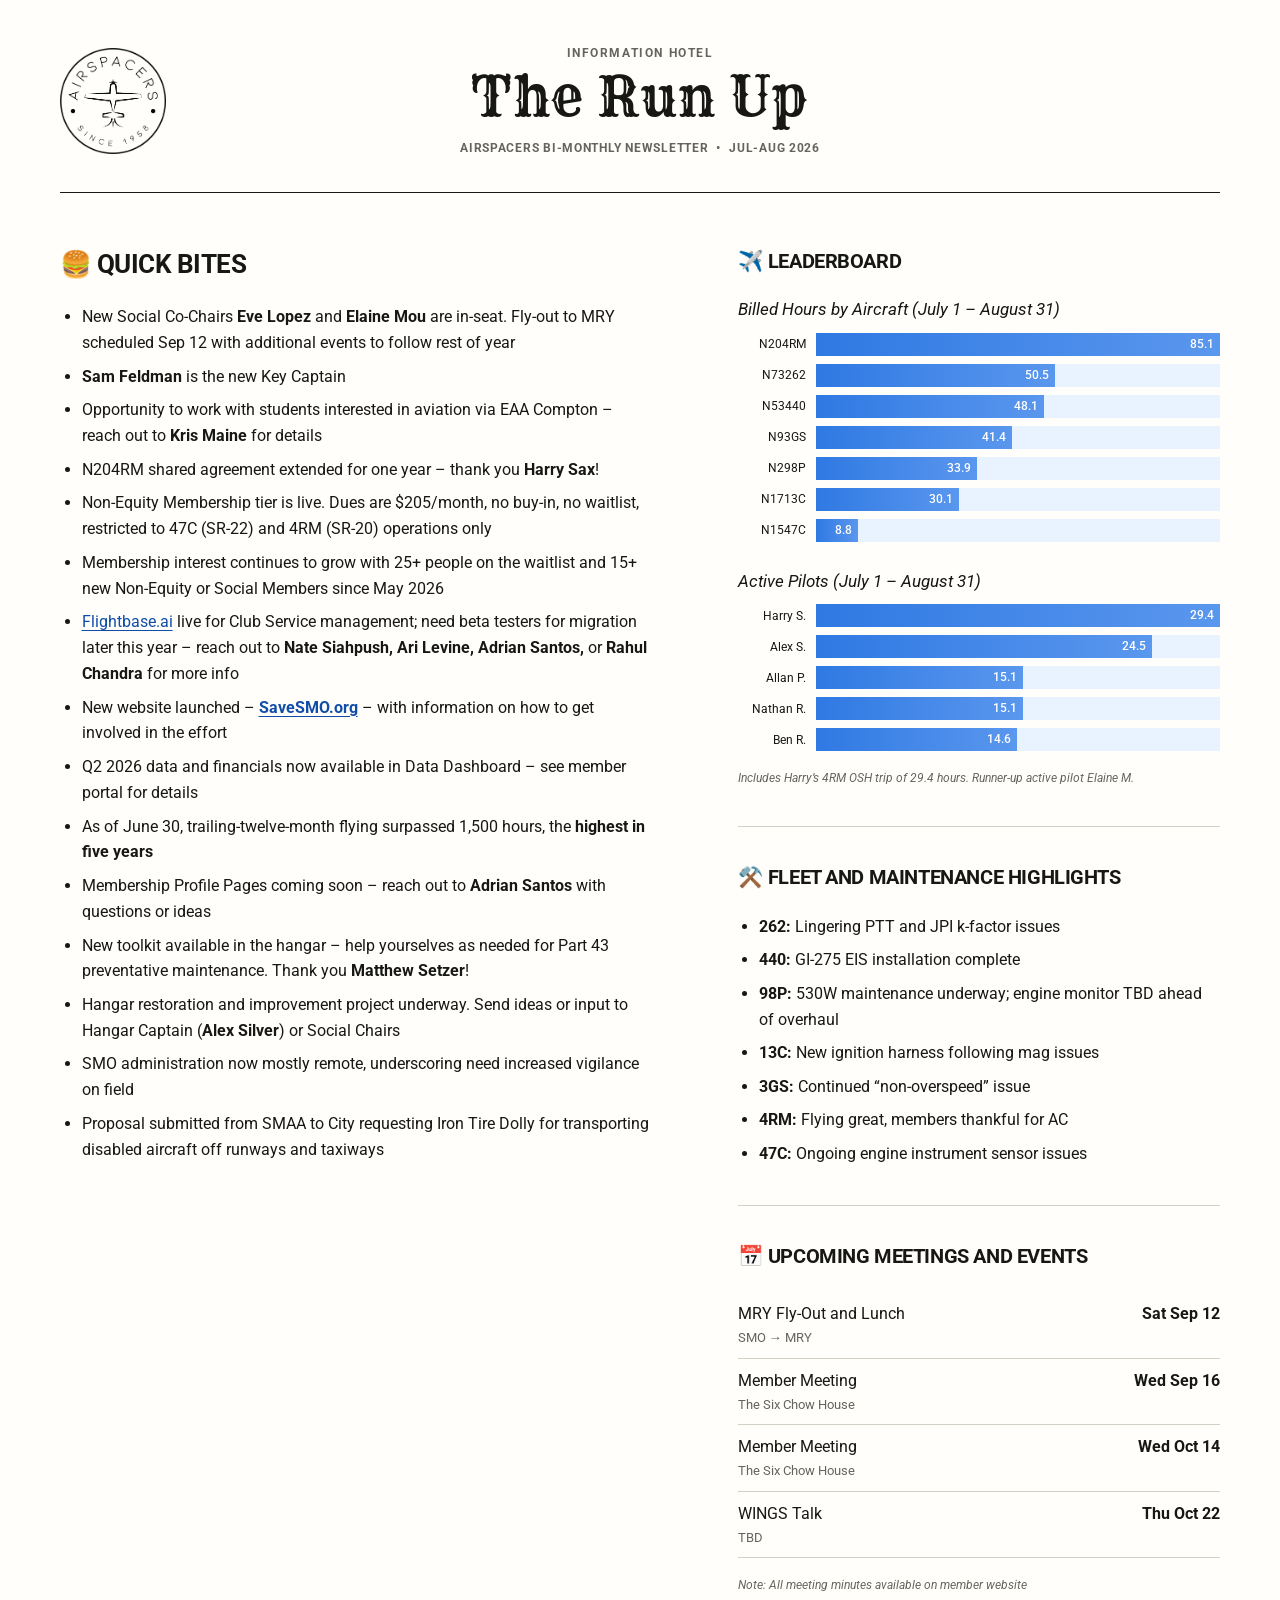
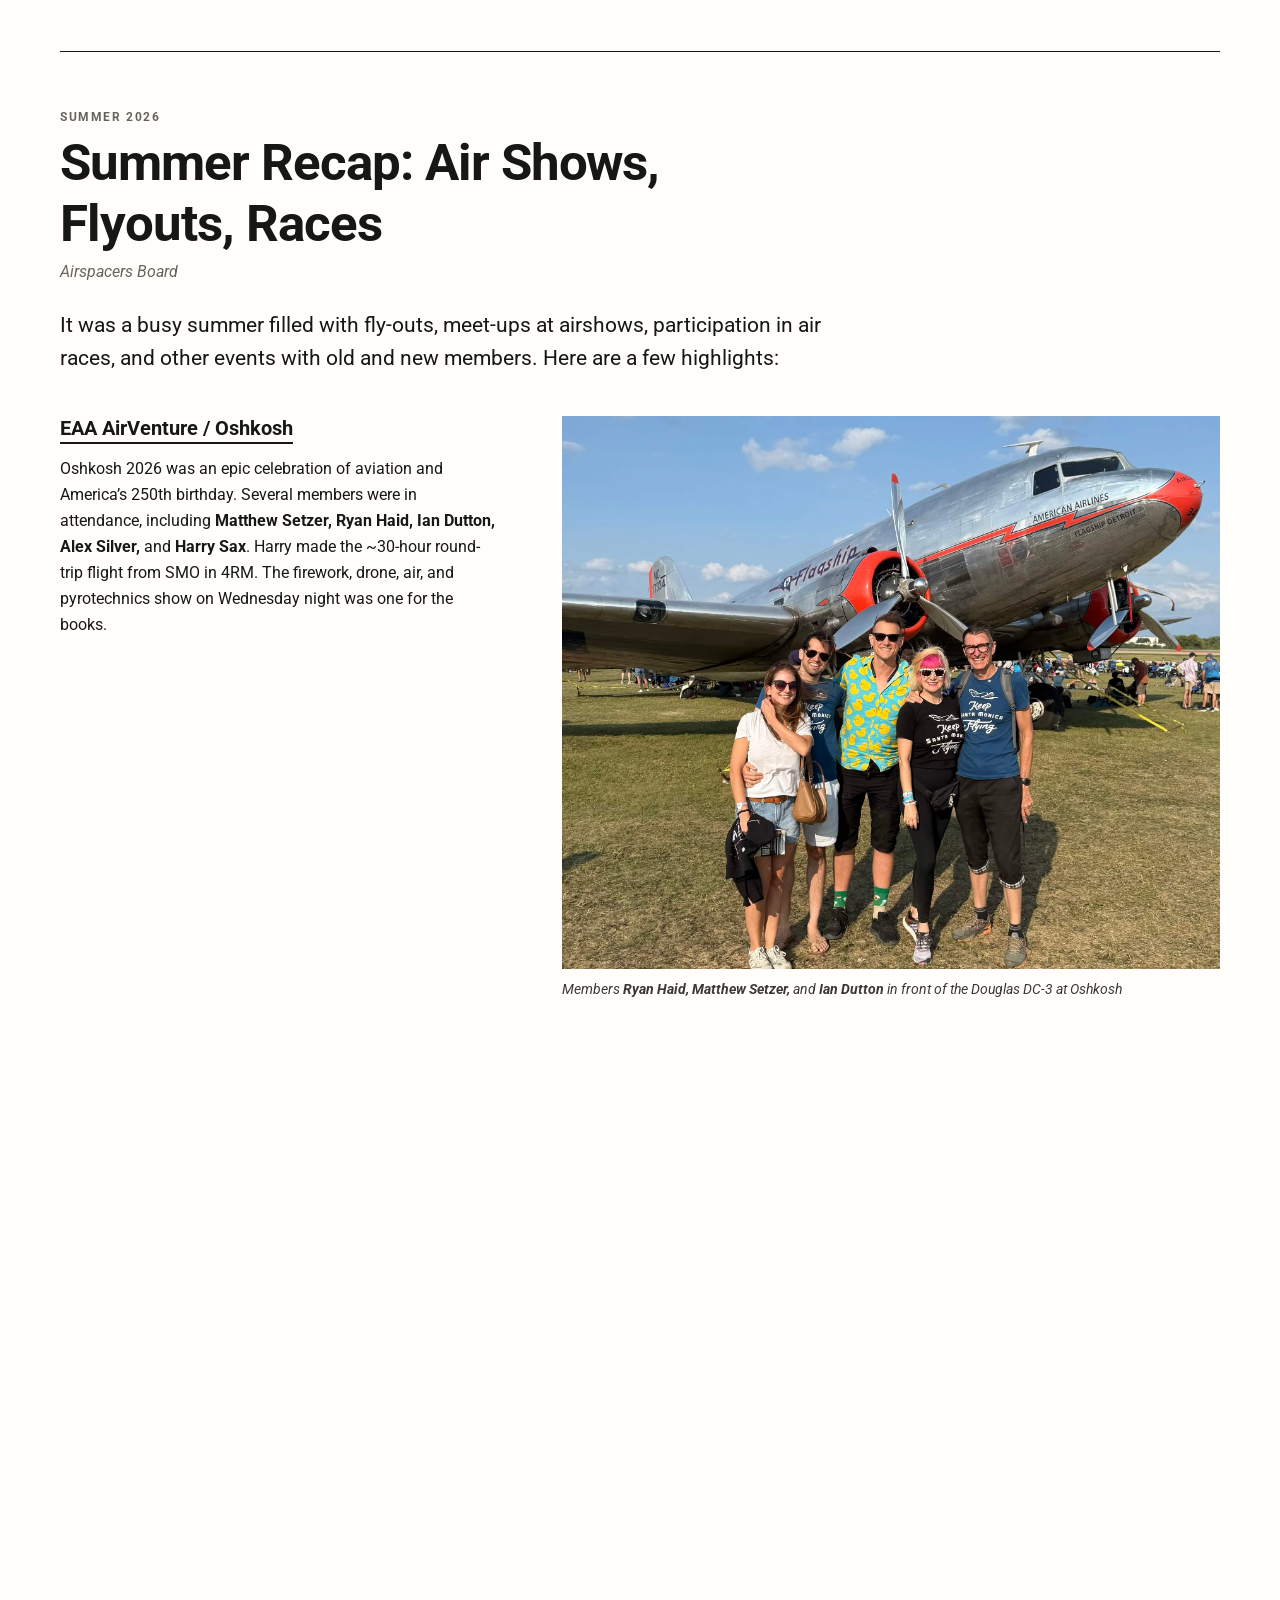
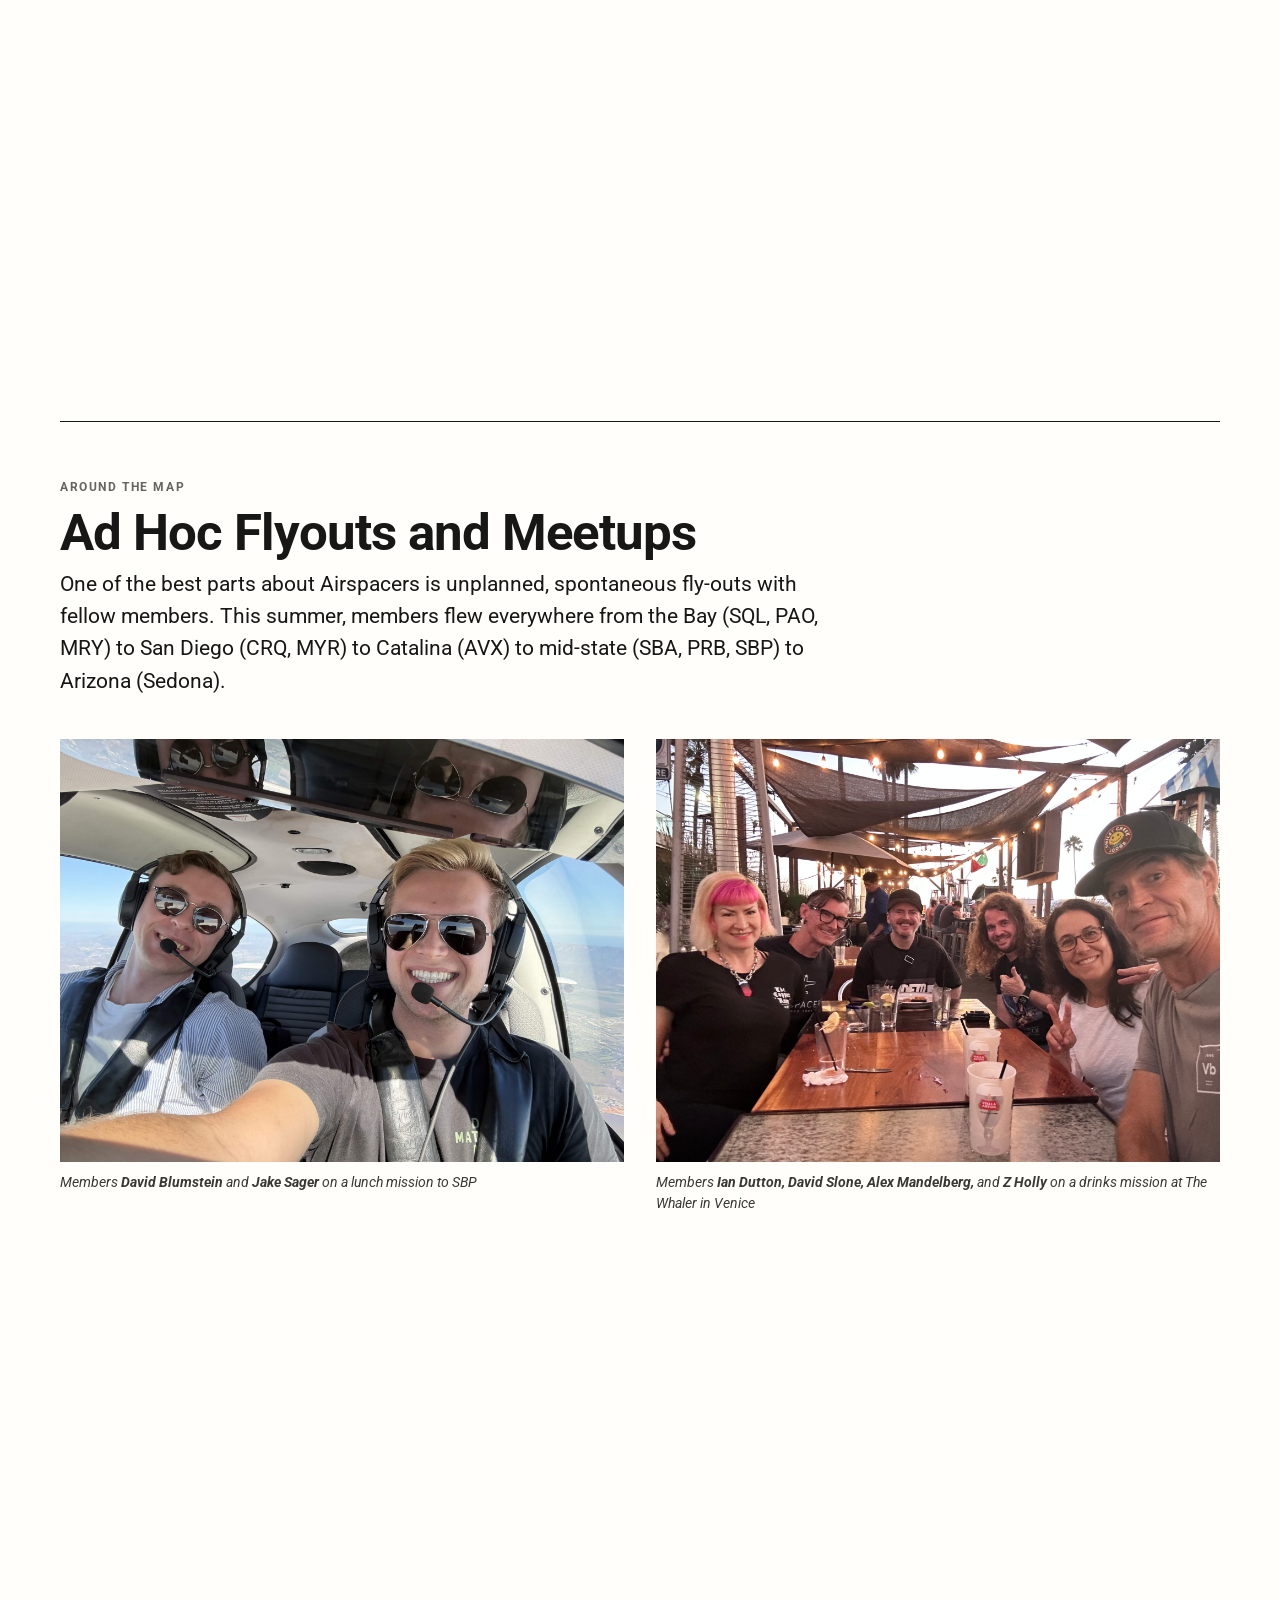
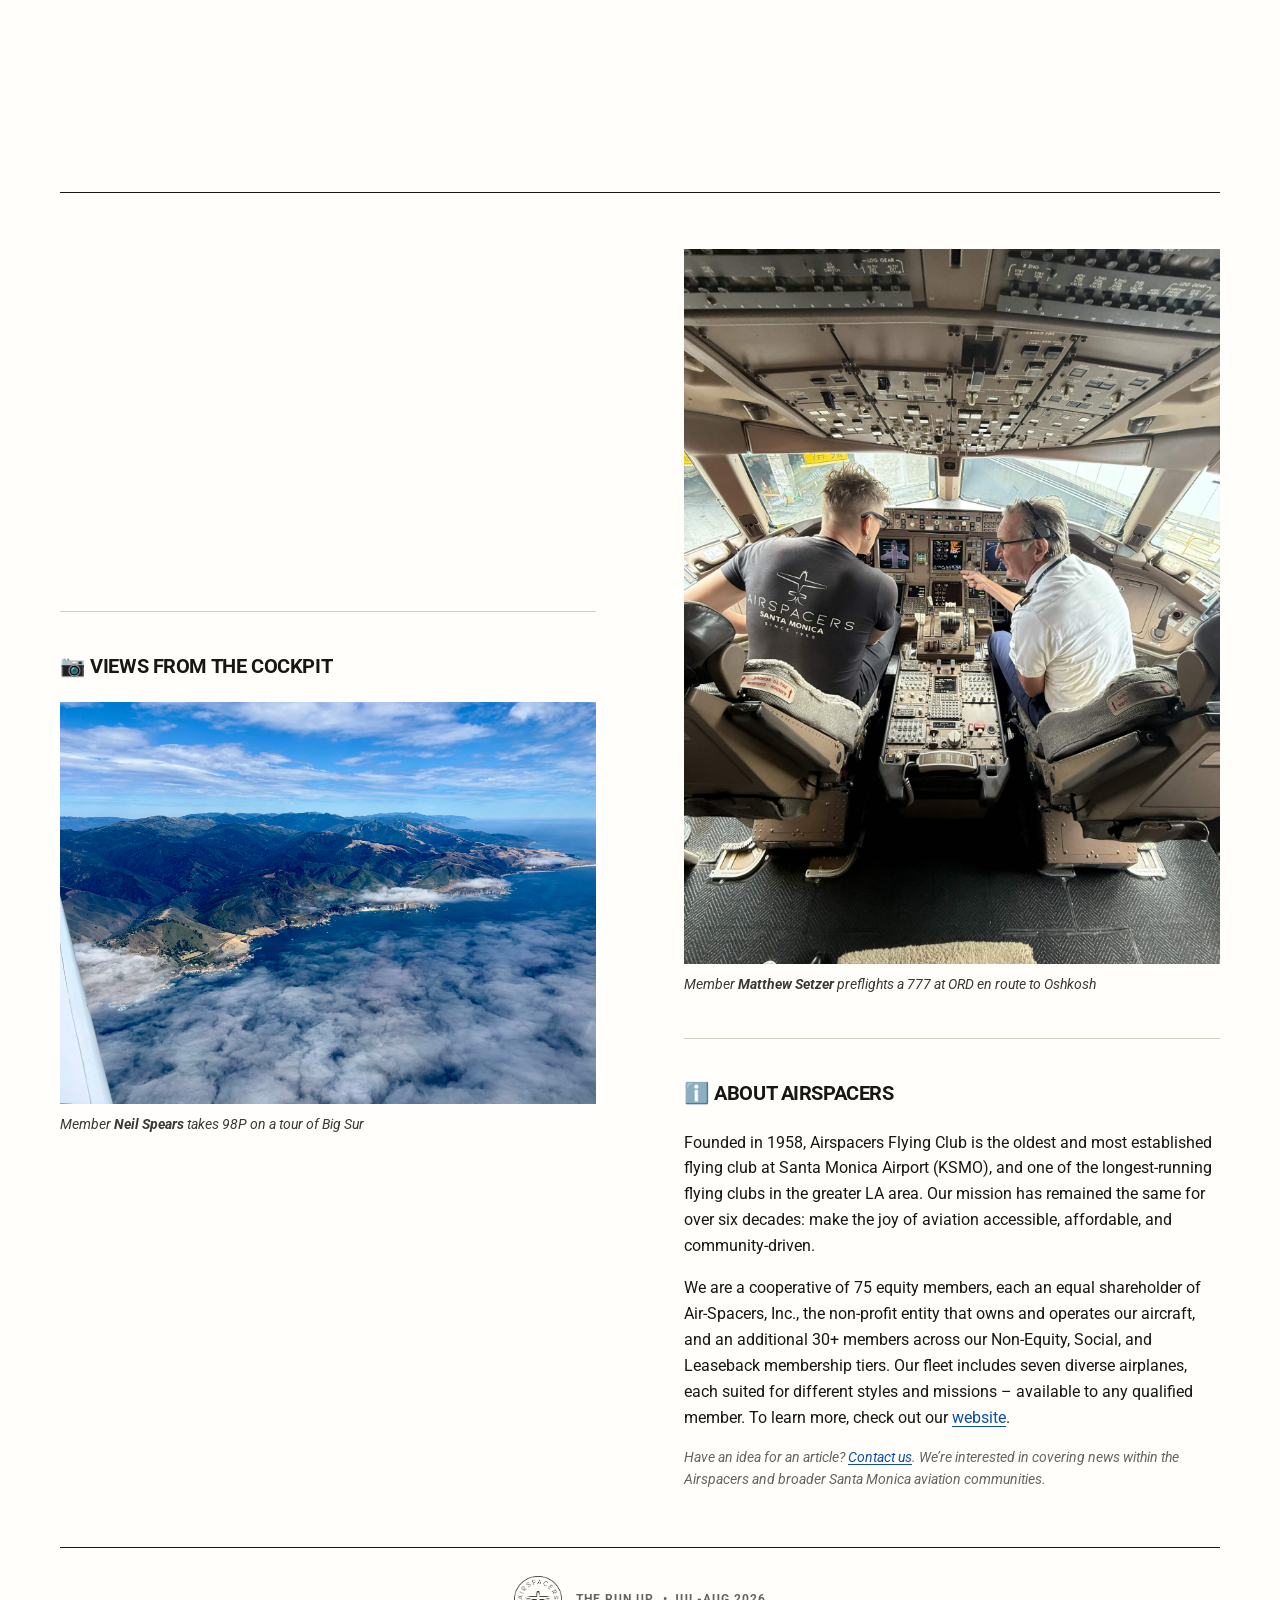
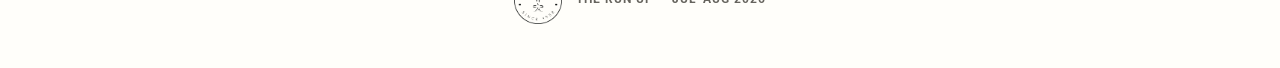
==== jul-aug-2026/index.html @ 8e3e4659 "polishing" ====
<!doctype html>
<html lang="en">
<head>
  <meta charset="utf-8">
  <meta name="viewport" content="width=device-width, initial-scale=1">
  <meta name="description" content="The Run Up — Airspacers Bi-Monthly Newsletter for July–August 2026.">
  <title>The Run Up | July–August 2026</title>
  <link rel="icon" href="assets/images/airspacers-logo.png" type="image/png">
  <link rel="stylesheet" href="styles.css">
  <script src="script.js" defer></script>
</head>
<body>
  <header class="masthead reveal">
    <img class="brand-mark" src="assets/images/airspacers-logo.png" alt="Airspacers — Since 1958" width="506" height="506">
    <div class="masthead-copy">
      <p class="kicker">Information Hotel</p>
      <h1>The Run Up</h1>
      <p class="issue-label">Airspacers Bi-Monthly Newsletter <span aria-hidden="true">•</span> Jul-Aug 2026</p>
    </div>
  </header>

  <main>
    <section class="opening-grid section-rule" aria-label="Newsletter highlights">
      <article class="reveal">
        <h2>🍔 Quick Bites</h2>
        <ul class="feature-list">
          <li>New Social Co-Chairs <strong>Eve Lopez</strong> and <strong>Elaine Mou</strong> are in-seat. Fly-out to MRY scheduled Sep 12 with additional events to follow rest of year</li>
          <li><strong>Sam Feldman</strong> is the new Key Captain</li>
          <li>Opportunity to work with students interested in aviation via EAA Compton – reach out to <strong>Kris Maine</strong> for details</li>
          <li>N204RM shared agreement extended for one year – thank you <strong>Harry Sax</strong>!</li>
          <li>Non-Equity Membership tier is live. Dues are $205/month, no buy-in, no waitlist, restricted to 47C (SR-22) and 4RM (SR-20) operations only</li>
          <li>Membership interest continues to grow with 25+ people on the waitlist and 15+ new Non-Equity or Social Members since May 2026</li>
          <li><a href="http://flightbase.ai">Flightbase.ai</a> live for Club Service management; need beta testers for migration later this year – reach out to <strong>Nate Siahpush, Ari Levine, Adrian Santos,</strong> or <strong>Rahul Chandra</strong> for more info</li>
          <li>New website launched – <a href="http://www.savesmo.org"><strong>SaveSMO.org</strong></a> – with information on how to get involved in the effort</li>
          <li>Q2 2026 data and financials now available in Data Dashboard – see member portal for details</li>
          <li>As of June 30, trailing-twelve-month flying surpassed 1,500 hours, the <strong>highest in five years</strong></li>
          <li>Membership Profile Pages coming soon – reach out to <strong>Adrian Santos</strong> with questions or ideas</li>
          <li>New toolkit available in the hangar – help yourselves as needed for Part 43 preventative maintenance. Thank you <strong>Matthew Setzer</strong>!</li>
          <li>Hangar restoration and improvement project underway. Send ideas or input to Hangar Captain (<strong>Alex Silver</strong>) or Social Chairs</li>
          <li>SMO administration now mostly remote, underscoring need increased vigilance on field</li>
          <li>Proposal submitted from SMAA to City requesting Iron Tire Dolly for transporting disabled aircraft off runways and taxiways</li>
        </ul>
      </article>

      <aside class="opening-sidebar">
        <section class="sidebar-block reveal">
          <h2>✈️ Leaderboard</h2>
          <h3>Billed Hours by Aircraft <span>(July 1 – August 31)</span></h3>
          <div class="bar-chart" aria-label="Billed hours by aircraft">
            <div class="bar-row"><span>N204RM</span><div class="bar-track"><i style="--value:100%"><b>85.1</b></i></div></div>
            <div class="bar-row"><span>N73262</span><div class="bar-track"><i style="--value:59.3%"><b>50.5</b></i></div></div>
            <div class="bar-row"><span>N53440</span><div class="bar-track"><i style="--value:56.5%"><b>48.1</b></i></div></div>
            <div class="bar-row"><span>N93GS</span><div class="bar-track"><i style="--value:48.6%"><b>41.4</b></i></div></div>
            <div class="bar-row"><span>N298P</span><div class="bar-track"><i style="--value:39.8%"><b>33.9</b></i></div></div>
            <div class="bar-row"><span>N1713C</span><div class="bar-track"><i style="--value:35.4%"><b>30.1</b></i></div></div>
            <div class="bar-row"><span>N1547C</span><div class="bar-track"><i style="--value:10.3%"><b>8.8</b></i></div></div>
          </div>

          <h3 class="chart-heading">Active Pilots <span>(July 1 – August 31)</span></h3>
          <div class="bar-chart" aria-label="Active pilots by billed hours">
            <div class="bar-row"><span>Harry S.</span><div class="bar-track"><i style="--value:100%"><b>29.4</b></i></div></div>
            <div class="bar-row"><span>Alex S.</span><div class="bar-track"><i style="--value:83.3%"><b>24.5</b></i></div></div>
            <div class="bar-row"><span>Allan P.</span><div class="bar-track"><i style="--value:51.4%"><b>15.1</b></i></div></div>
            <div class="bar-row"><span>Nathan R.</span><div class="bar-track"><i style="--value:51.4%"><b>15.1</b></i></div></div>
            <div class="bar-row"><span>Ben R.</span><div class="bar-track"><i style="--value:49.7%"><b>14.6</b></i></div></div>
          </div>
          <p class="chart-note">Includes Harry’s 4RM OSH trip of 29.4 hours. Runner-up active pilot Elaine M.</p>
        </section>

        <section class="sidebar-block reveal">
          <h2>⚒️ Fleet and Maintenance Highlights</h2>
          <ul class="compact-list">
            <li><strong>262:</strong> Lingering PTT and JPI k-factor issues</li>
            <li><strong>440:</strong> GI-275 EIS installation complete</li>
            <li><strong>98P:</strong> 530W maintenance underway; engine monitor TBD ahead of overhaul</li>
            <li><strong>13C:</strong> New ignition harness following mag issues</li>
            <li><strong>3GS:</strong> Continued “non-overspeed” issue</li>
            <li><strong>4RM:</strong> Flying great, members thankful for AC</li>
            <li><strong>47C:</strong> Ongoing engine instrument sensor issues</li>
          </ul>
        </section>

        <section class="sidebar-block reveal">
          <h2>📅 Upcoming Meetings and Events</h2>
          <dl class="event-list">
            <div><dt>MRY Fly-Out and Lunch <span>SMO → MRY</span></dt><dd>Sat Sep 12</dd></div>
            <div><dt>Member Meeting <span>The Six Chow House</span></dt><dd>Wed Sep 16</dd></div>
            <div><dt>Member Meeting <span>The Six Chow House</span></dt><dd>Wed Oct 14</dd></div>
            <div><dt>WINGS Talk <span>TBD</span></dt><dd>Thu Oct 22</dd></div>
          </dl>
          <p class="chart-note">Note: All meeting minutes available on member website</p>
        </section>
      </aside>
    </section>

    <section class="story section-rule" aria-labelledby="summer-recap">
      <header class="story-heading reveal">
        <p class="section-number">Summer 2026</p>
        <h2 id="summer-recap">Summer Recap: Air Shows, Flyouts, Races</h2>
        <p class="byline">Airspacers Board</p>
        <p class="standfirst">It was a busy summer filled with fly-outs, meet-ups at airshows, participation in air races, and other events with old and new members. Here are a few highlights:</p>
      </header>

      <div class="story-grid">
        <article class="story-item reveal">
          <div class="story-copy">
            <h3>EAA AirVenture / Oshkosh</h3>
            <p>Oshkosh 2026 was an epic celebration of aviation and America’s 250th birthday. Several members were in attendance, including <strong>Matthew Setzer, Ryan Haid, Ian Dutton, Alex Silver,</strong> and <strong>Harry Sax</strong>. Harry made the ~30-hour round-trip flight from SMO in 4RM. The firework, drone, air, and pyrotechnics show on Wednesday night was one for the books.</p>
          </div>
          <figure>
            <img src="assets/images/Oshkosh.jpg" alt="Airspacers members at Oshkosh" width="2048" height="1536" loading="lazy">
            <figcaption>Members <strong>Ryan Haid, Matthew Setzer,</strong> and <strong>Ian Dutton</strong> in front of the Douglas DC-3 at Oshkosh</figcaption>
          </figure>
        </article>

        <article class="story-item reveal">
          <div class="story-copy">
            <h3>COPA / CPPP Sacramento</h3>
            <p>A number of our Cirrus pilots attended the Cirrus Owners &amp; Pilots Association in Sacramento, including <strong>Kris Maine, Aaron Weisblatt, Andrew Jackson, Alex Silver,</strong> and <strong>Oliver Graff</strong>. Part of our Cirrus fleet – 3GS and 47C – were in attendance as well.</p>
          </div>
          <figure>
            <img src="assets/images/copa-2.jpg" alt="Five Airspacers members at the Cirrus Owners and Pilots Association event" width="2048" height="1536" loading="lazy">
            <figcaption>Members <strong>Alex Silver, Oliver Graff, Kris Maine, Andrew Jackson,</strong> and <strong>Aaron Weisblatt</strong> at COPA</figcaption>
          </figure>
        </article>

        <article class="story-item reveal">
          <div class="story-copy">
            <h3>Palms to Pines Air Race</h3>
            <p>The Palms to Pines Air Race is a 750-mile air race from Santa Monica to Central Oregon for female pilots, sponsored by the LA 99s. Members cheered on our very own <strong>Eve Lopez</strong>, who averaged over 200 knots GS, beating her handicap by 18 knots, and took home first place out of ~30 pilots. Congratulations Eve! 🥇</p>
          </div>
          <figure>
            <img src="assets/images/air-race.jpg" alt="Race airplane number 9 crossing the starting line at Santa Monica Airport" width="1280" height="853" loading="lazy">
            <figcaption>The starting line at SMO</figcaption>
          </figure>
        </article>
      </div>
    </section>

    <section class="flyouts section-rule" aria-labelledby="flyouts-title">
      <header class="story-heading reveal">
        <p class="section-number">Around the Map</p>
        <h2 id="flyouts-title">Ad Hoc Flyouts and Meetups</h2>
        <p class="standfirst">One of the best parts about Airspacers is unplanned, spontaneous fly-outs with fellow members. This summer, members flew everywhere from the Bay (SQL, PAO, MRY) to San Diego (CRQ, MYR) to Catalina (AVX) to mid-state (SBA, PRB, SBP) to Arizona (Sedona).</p>
      </header>

      <div class="photo-grid">
        <figure class="reveal">
          <img src="assets/images/sbp.jpg" alt="David Blumstein and Jake Sager smiling in the cockpit" width="2048" height="1536" loading="lazy">
          <figcaption>Members <strong>David Blumstein</strong> and <strong>Jake Sager</strong> on a lunch mission to SBP</figcaption>
        </figure>
        <figure class="reveal">
          <img src="assets/images/whaler-hang-out.jpg" alt="Six Airspacers members gathered around a table at The Whaler" width="2048" height="1536" loading="lazy">
          <figcaption>Members <strong>Ian Dutton, David Slone, Alex Mandelberg,</strong> and <strong>Z Holly</strong> on a drinks mission at The Whaler in Venice</figcaption>
        </figure>
        <figure class="reveal">
          <img src="assets/images/4rm-sedona.jpg" alt="N204RM parked in front of Sedona's red rock landscape" width="2048" height="1536" loading="lazy">
          <figcaption>4RM en route to Sedona</figcaption>
        </figure>
        <figure class="missing-image reveal">
          <img src="assets/images/sba-lunch.jpg" alt="Airspacers members on a lunch mission at SBA" width="2048" height="1536" loading="lazy">
          <figcaption>Members <strong>Nick Katsinas, Nathan Richards, Adam Handwerker, Ryan Haid,</strong> and <strong>Ishan Shah</strong> on a lunch mission to SBA</figcaption>
        </figure>
      </div>
    </section>

    <section class="community-grid section-rule" aria-label="Community updates">
      <div>
        <article class="community-card reveal">
          <h2>🗞️ Welcome New Members!</h2>
          <ul class="compact-list">
            <li><strong>Mike Hendricks</strong> (Non-Equity)</li>
            <li><strong>Adam Handwerker</strong> (Social)</li>
          </ul>
          <p>Interested in membership? Check out our <a href="http://www.airspacers.com">website</a>.</p>
        </article>

        <article class="community-card reveal">
          <h2>✅ Ratings Corner</h2>
          <ul class="compact-list">
            <li><strong>Aaron Weisblatt:</strong> Ground Instructor</li>
          </ul>
          <p>Congratulations Aaron!</p>
        </article>

        <article class="community-card reveal">
          <h2>📷 Views from the Cockpit</h2>
          <figure>
            <img src="assets/images/98p-big-sur.jpg" alt="Aerial view of Big Sur from N298P" width="2048" height="1536" loading="lazy">
            <figcaption>Member <strong>Neil Spears</strong> takes 98P on a tour of Big Sur</figcaption>
          </figure>
        </article>
      </div>

      <div>
        <figure class="feature-portrait reveal">
          <img src="assets/images/matthew-preflight.jpg" alt="Matthew Setzer in the cockpit of a Boeing 777 at O'Hare" width="1536" height="2048" loading="lazy">
          <figcaption>Member <strong>Matthew Setzer</strong> preflights a 777 at ORD en route to Oshkosh</figcaption>
        </figure>

        <article class="community-card about reveal">
          <h2>ℹ️ About Airspacers</h2>
          <p>Founded in 1958, Airspacers Flying Club is the oldest and most established flying club at Santa Monica Airport (KSMO), and one of the longest-running flying clubs in the greater LA area. Our mission has remained the same for over six decades: make the joy of aviation accessible, affordable, and community-driven.</p>
          <p>We are a cooperative of 75 equity members, each an equal shareholder of Air-Spacers, Inc., the non-profit entity that owns and operates our aircraft, and an additional 30+ members across our Non-Equity, Social, and Leaseback membership tiers. Our fleet includes seven diverse airplanes, each suited for different styles and missions – available to any qualified member. To learn more, check out our <a href="http://www.airspacers.com">website</a>.</p>
          <p class="contact-note">Have an idea for an article? <a href="mailto:president@airspacers.com">Contact us</a>. We’re interested in covering news within the Airspacers and broader Santa Monica aviation communities.</p>
        </article>
      </div>
    </section>
  </main>

  <footer class="site-footer reveal">
    <img src="assets/images/airspacers-logo.png" alt="" width="700" height="700">
    <p>The Run Up <span aria-hidden="true">•</span>Jul-Aug 2026</p>
  </footer>
</body>
</html>
---- jul-aug-2026/styles.css ----
@font-face {
  font-family: "Roboto";
  src: url("assets/fonts/roboto-regular.ttf") format("truetype");
  font-style: normal;
  font-weight: 400;
  font-display: swap;
}

@font-face {
  font-family: "Roboto";
  src: url("assets/fonts/roboto-medium.ttf") format("truetype");
  font-style: normal;
  font-weight: 500;
  font-display: swap;
}

@font-face {
  font-family: "Roboto";
  src: url("assets/fonts/roboto-bold.ttf") format("truetype");
  font-style: normal;
  font-weight: 700;
  font-display: swap;
}

@font-face {
  font-family: "Roboto";
  src: url("assets/fonts/roboto-italic.ttf") format("truetype");
  font-style: italic;
  font-weight: 400;
  font-display: swap;
}

@font-face {
  font-family: "Roboto";
  src: url("assets/fonts/roboto-bold-italic.ttf") format("truetype");
  font-style: italic;
  font-weight: 700;
  font-display: swap;
}

@font-face {
  font-family: "Rye";
  src: url("assets/fonts/rye-regular.ttf") format("truetype");
  font-style: normal;
  font-weight: 400;
  font-display: swap;
}

:root {
  --paper: #fffefa;
  --ink: #171715;
  --muted: #66645e;
  --line: #d4d0c6;
  --blue: #1768d7;
  --blue-deep: #0f4da8;
  --blue-soft: #e9f2ff;
  --content-width: 1160px;
}

* {
  box-sizing: border-box;
}

html {
  scroll-behavior: smooth;
}

body {
  margin: 0;
  background: var(--paper);
  color: var(--ink);
  font-family: "Roboto", Arial, sans-serif;
  font-size: 1rem;
  line-height: 1.62;
  -webkit-font-smoothing: antialiased;
}

img {
  display: block;
  max-width: 100%;
}

a {
  color: var(--blue-deep);
  text-decoration-thickness: 1px;
  text-underline-offset: 0.16em;
}

a:hover {
  color: var(--blue);
}

strong {
  font-weight: 700;
}

.masthead,
main,
.site-footer {
  width: min(calc(100% - 40px), var(--content-width));
  margin-inline: auto;
}

.masthead {
  display: grid;
  grid-template-columns: 106px 1fr 106px;
  align-items: center;
  gap: 28px;
  padding: 44px 0 34px;
  text-align: center;
}

.masthead::after {
  content: "";
  width: 106px;
}

.brand-mark {
  width: 106px;
  height: 106px;
  object-fit: contain;
}

.masthead-copy h1 {
  margin: 0;
  font-family: "Rye", Georgia, serif;
  font-size: 55px;
  font-weight: 400;
  letter-spacing: 0.01em;
  line-height: 1.2;
}

.kicker,
.issue-label,
.section-number {
  margin: 0;
  color: var(--muted);
  font-size: 0.76rem;
  font-weight: 700;
  letter-spacing: 0.13em;
  text-transform: uppercase;
}

.issue-label {
  margin-top: 9px;
  letter-spacing: 0.06em;
}

.issue-label span,
.site-footer span {
  padding-inline: 0.35em;
}

.section-rule {
  border-top: 1px solid var(--ink);
  padding-block: 56px;
}

.opening-grid {
  display: grid;
  grid-template-columns: minmax(0, 1.1fr) minmax(360px, 0.9fr);
  gap: clamp(40px, 7vw, 88px);
}

h2,
h3,
p {
  margin-top: 0;
}

h2 {
  margin-bottom: 24px;
  font-size: clamp(1.38rem, 2vw, 1.7rem);
  line-height: 1.2;
  letter-spacing: -0.02em;
  text-transform: uppercase;
}

h3 {
  margin-bottom: 12px;
  font-size: 1.05rem;
  line-height: 1.35;
}

.feature-list,
.compact-list {
  margin: 0;
  padding-left: 1.35rem;
}

.feature-list li + li,
.compact-list li + li {
  margin-top: 0.48rem;
}

.opening-sidebar {
  min-width: 0;
}

.sidebar-block + .sidebar-block {
  margin-top: 38px;
  border-top: 1px solid var(--line);
  padding-top: 38px;
}

.sidebar-block h2 {
  font-size: 1.28rem;
}

.sidebar-block h3 {
  font-weight: 500;
  font-style: italic;
}

.sidebar-block h3 span {
  font-weight: 400;
}

.chart-heading {
  margin-top: 28px;
}

.bar-chart {
  display: grid;
  gap: 8px;
}

.bar-row {
  display: grid;
  grid-template-columns: 68px 1fr;
  align-items: center;
  gap: 10px;
  font-size: 0.78rem;
}

.bar-row > span {
  text-align: right;
}

.bar-track {
  height: 23px;
  background: var(--blue-soft);
  overflow: hidden;
}

.bar-track i {
  position: relative;
  display: block;
  width: var(--value);
  min-width: 42px;
  height: 100%;
  background: linear-gradient(90deg, #2f79e3, #5a97ee);
  transform-origin: left;
  transition: transform 900ms cubic-bezier(0.2, 0.7, 0.2, 1);
}

.reveal-ready .reveal:not(.is-visible) .bar-track i {
  transform: scaleX(0);
}

.bar-track b {
  position: absolute;
  right: 6px;
  color: white;
  font-size: 0.72rem;
  font-style: normal;
  font-weight: 500;
  line-height: 23px;
}

.chart-note {
  margin: 18px 0 0;
  color: var(--muted);
  font-size: 0.78rem;
  font-style: italic;
  line-height: 1.5;
}

.event-list {
  margin: 0;
}

.event-list div {
  display: grid;
  grid-template-columns: 1fr auto;
  gap: 20px;
  padding: 9px 0;
  border-bottom: 1px solid var(--line);
}

.event-list dt,
.event-list dd {
  margin: 0;
}

.event-list dt span {
  display: block;
  color: var(--muted);
  font-size: 0.83rem;
}

.event-list dd {
  white-space: nowrap;
  font-weight: 700;
}

.story-heading {
  max-width: 780px;
  margin-bottom: 42px;
}

.story-heading h2 {
  margin: 4px 0 5px;
  font-size: clamp(1.9rem, 4vw, 3.3rem);
  text-transform: none;
}

.byline {
  margin-bottom: 24px;
  color: var(--muted);
  font-style: italic;
}

.standfirst {
  margin-bottom: 0;
  font-size: clamp(1.08rem, 1.7vw, 1.3rem);
  line-height: 1.55;
}

.story-grid {
  display: grid;
  gap: 56px;
}

.story-item {
  display: grid;
  grid-template-columns: minmax(0, 0.8fr) minmax(0, 1.2fr);
  align-items: start;
  gap: clamp(28px, 5vw, 66px);
}

.story-item:nth-child(even) .story-copy {
  order: 2;
}

.story-copy h3 {
  display: inline-block;
  border-bottom: 2px solid var(--ink);
  font-size: 1.22rem;
}

figure {
  margin: 0;
}

figure img {
  width: 100%;
  height: auto;
  object-fit: contain;
  background: #eeeae0;
}

.missing-image > div {
  width: 100%;
  aspect-ratio: 4 / 3;
  background: #eeeae0;
}

figcaption {
  margin-top: 11px;
  color: #393834;
  font-size: 0.9rem;
  font-style: italic;
  line-height: 1.45;
}

.missing-image > div {
  display: grid;
  place-items: center;
  border: 1px dashed #aaa59a;
  color: var(--muted);
}

.missing-image span {
  font-size: 0.76rem;
  font-weight: 700;
  letter-spacing: 0.12em;
  text-transform: uppercase;
}

.photo-grid {
  display: grid;
  grid-template-columns: repeat(2, minmax(0, 1fr));
  gap: 46px 32px;
}

.community-grid {
  display: grid;
  grid-template-columns: repeat(2, minmax(0, 1fr));
  gap: clamp(40px, 7vw, 88px);
}

.community-card + .community-card,
.feature-portrait + .community-card {
  margin-top: 42px;
  border-top: 1px solid var(--line);
  padding-top: 42px;
}

.community-card h2 {
  font-size: 1.28rem;
}

.community-card p:last-child {
  margin-bottom: 0;
}

.feature-portrait img {
  height: auto;
  object-fit: contain;
}

.contact-note {
  color: var(--muted);
  font-size: 0.85rem;
  font-style: italic;
}

.site-footer {
  display: flex;
  align-items: center;
  justify-content: center;
  gap: 14px;
  border-top: 1px solid var(--ink);
  padding: 28px 0 44px;
  color: var(--muted);
  font-size: 0.78rem;
  font-weight: 700;
  letter-spacing: 0.08em;
  text-transform: uppercase;
}

.site-footer img {
  width: 48px;
  height: 48px;
}

.site-footer p {
  margin: 0;
}

.reveal-ready .reveal {
  opacity: 0;
  transform: translateY(24px);
  transition:
    opacity 700ms ease,
    transform 700ms cubic-bezier(0.2, 0.7, 0.2, 1);
}

.reveal-ready .reveal.is-visible {
  opacity: 1;
  transform: translateY(0);
}

@media (max-width: 860px) {
  .masthead {
    grid-template-columns: 78px 1fr;
    gap: 20px;
    padding-top: 30px;
    text-align: left;
  }

  .masthead::after {
    display: none;
  }

  .brand-mark {
    width: 78px;
    height: 78px;
  }

  .opening-grid,
  .community-grid {
    grid-template-columns: 1fr;
    gap: 48px;
  }

  .opening-sidebar {
    border-top: 1px solid var(--line);
    padding-top: 44px;
  }
}

@media (max-width: 680px) {
  body {
    font-size: 1rem;
    line-height: 1.58;
  }

  .masthead,
  main,
  .site-footer {
    width: min(calc(100% - 32px), var(--content-width));
  }

  .masthead {
    grid-template-columns: 64px 1fr;
    padding: 24px 0;
  }

  .brand-mark {
    width: 64px;
    height: 64px;
  }

  .masthead-copy h1 {
    font-size: 32px;
  }

  .issue-label span {
    display: none;
  }

  .issue-label {
    display: grid;
    gap: 1px;
    font-size: 0.66rem;
  }

  .section-rule {
    padding-block: 42px;
  }

  h2,
  .sidebar-block h2,
  .community-card h2 {
    font-size: 1.25rem;
  }

  .story-heading h2 {
    font-size: 2rem;
  }

  .story-heading,
  .story-grid {
    margin-bottom: 0;
  }

  .story-grid {
    margin-top: 34px;
    gap: 46px;
  }

  .story-item,
  .photo-grid {
    grid-template-columns: 1fr;
    gap: 32px;
  }

  .story-item:nth-child(even) .story-copy {
    order: initial;
  }

  .story-item figure {
    margin-top: -12px;
  }

  .bar-row {
    grid-template-columns: 60px 1fr;
  }

  .event-list div {
    grid-template-columns: 1fr;
    gap: 2px;
  }

  .event-list dd {
    color: var(--blue-deep);
    font-size: 0.86rem;
  }

  .site-footer {
    justify-content: flex-start;
  }
}

@media (prefers-reduced-motion: reduce) {
  html {
    scroll-behavior: auto;
  }

  .reveal-ready .reveal,
  .bar-track i {
    opacity: 1;
    transform: none;
    transition: none;
  }
}

@media print {
  .reveal-ready .reveal {
    opacity: 1;
    transform: none;
  }

  a {
    color: inherit;
  }
}
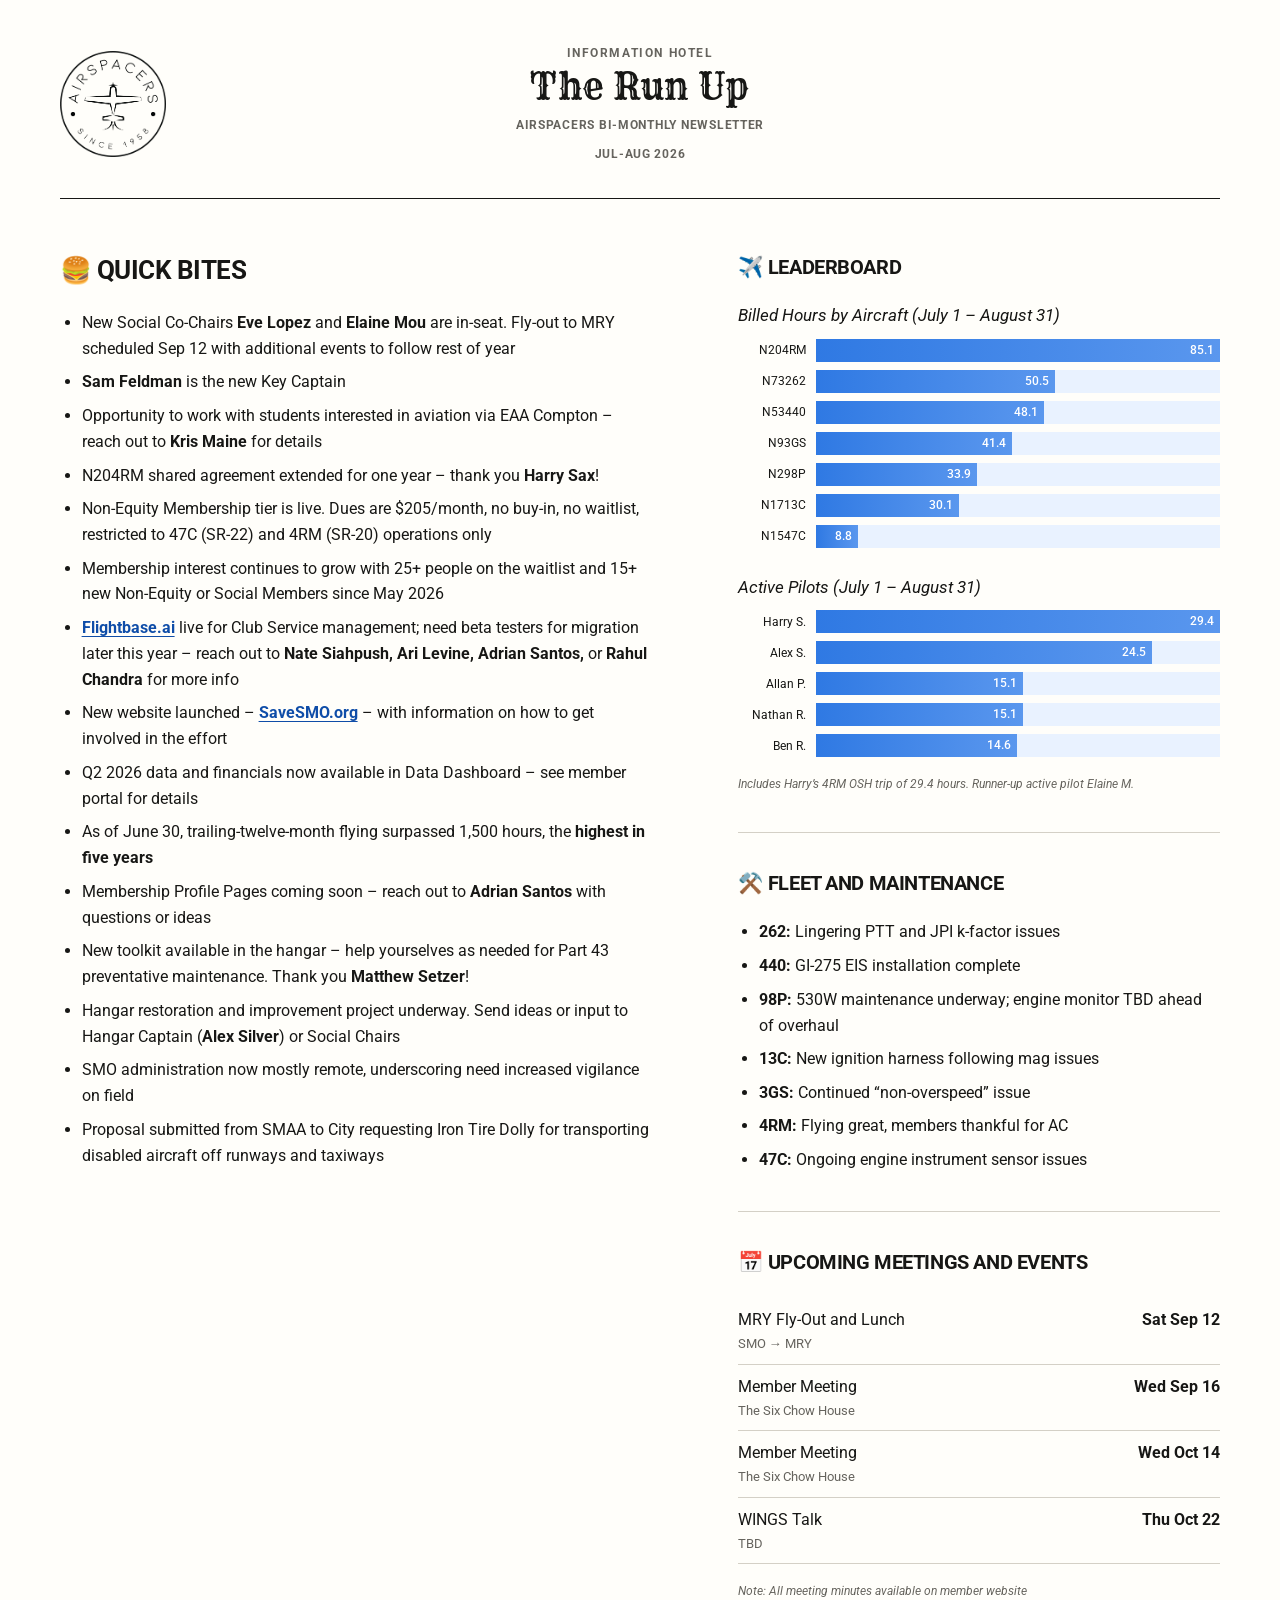
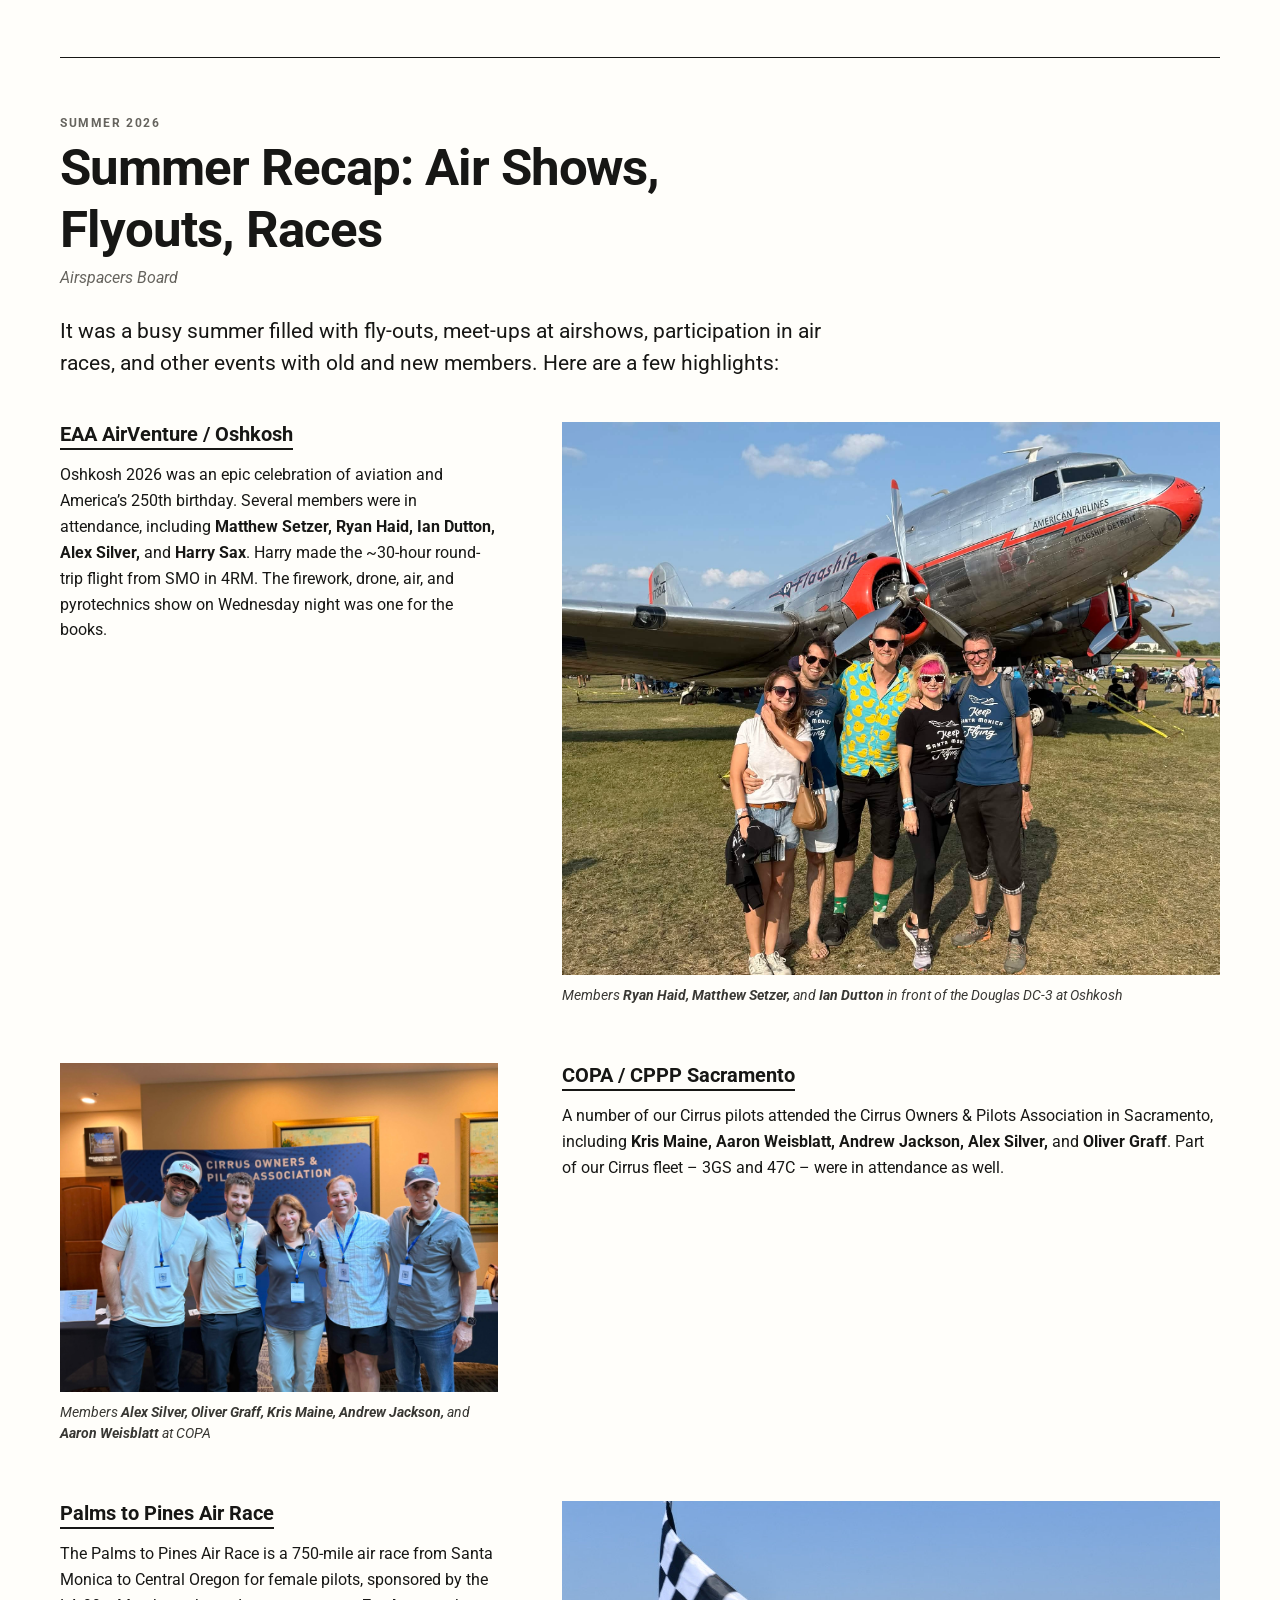
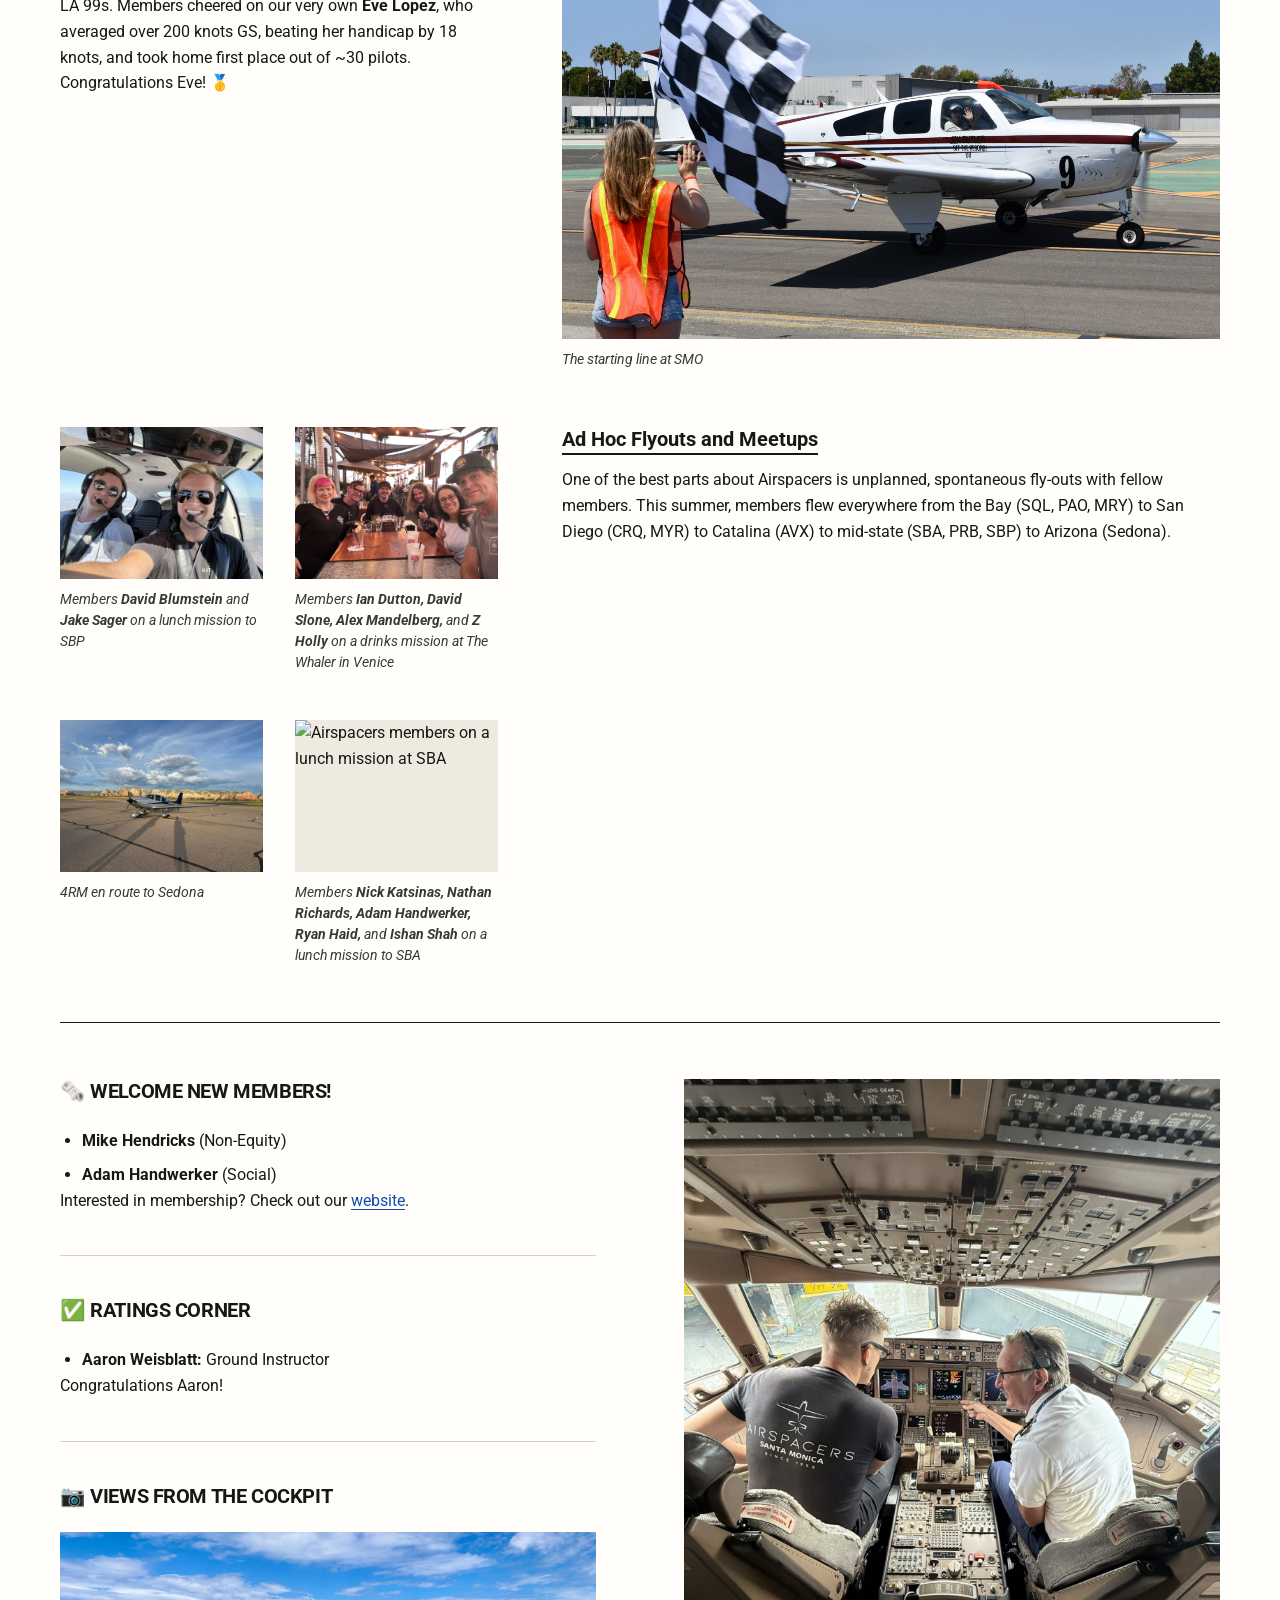
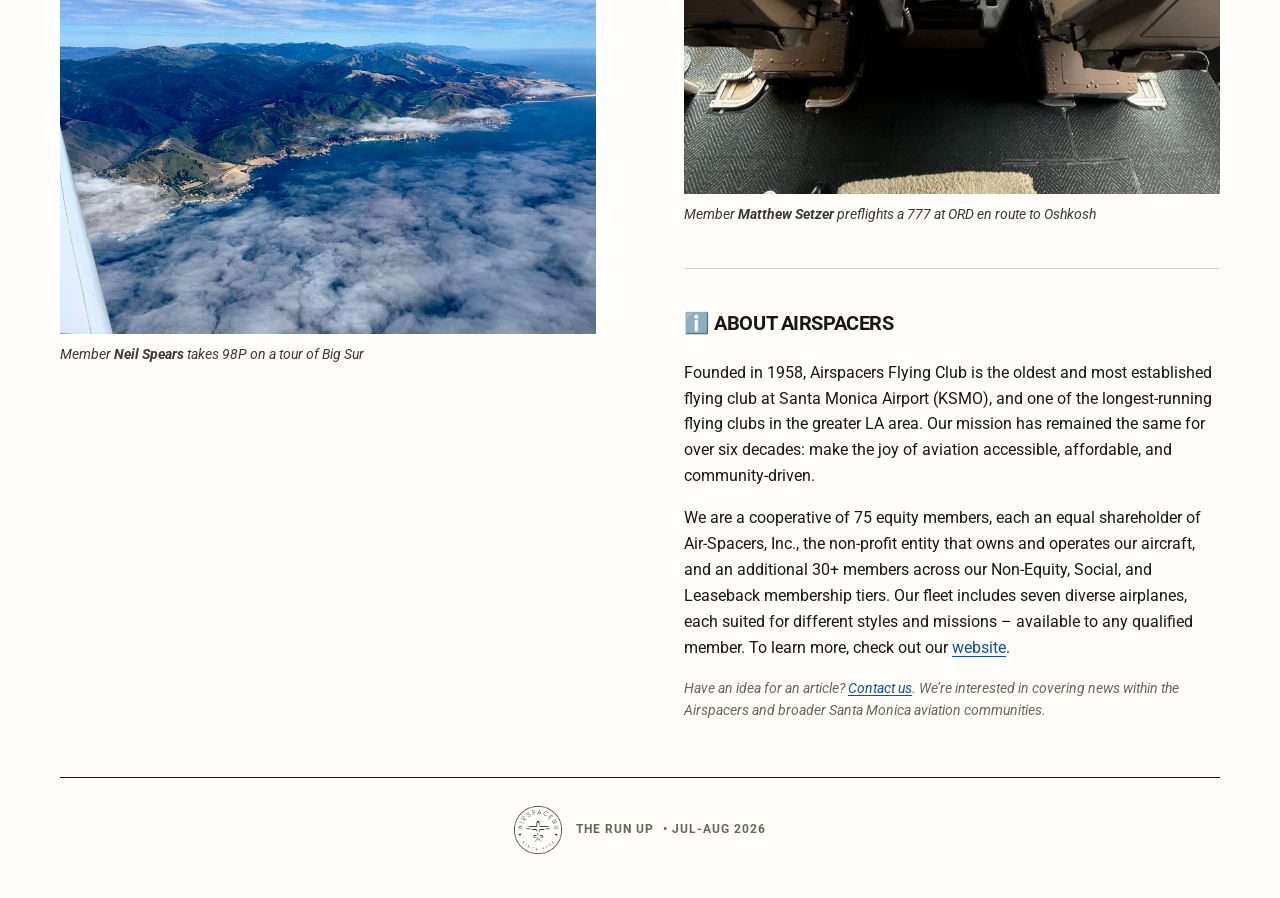
==== commit 415a5807: "polishing" ====
--- a/jul-aug-2026/index.html
+++ b/jul-aug-2026/index.html
@@ -15,7 +15,8 @@
     <div class="masthead-copy">
       <p class="kicker">Information Hotel</p>
       <h1>The Run Up</h1>
-      <p class="issue-label">Airspacers Bi-Monthly Newsletter <span aria-hidden="true">•</span> Jul-Aug 2026</p>
+      <p class="issue-label">Airspacers Bi-Monthly Newsletter</p>
+      <p class="issue-label">Jul-Aug 2026</p>
     </div>
   </header>
 
@@ -30,7 +31,7 @@
           <li>N204RM shared agreement extended for one year – thank you <strong>Harry Sax</strong>!</li>
           <li>Non-Equity Membership tier is live. Dues are $205/month, no buy-in, no waitlist, restricted to 47C (SR-22) and 4RM (SR-20) operations only</li>
           <li>Membership interest continues to grow with 25+ people on the waitlist and 15+ new Non-Equity or Social Members since May 2026</li>
-          <li><a href="http://flightbase.ai">Flightbase.ai</a> live for Club Service management; need beta testers for migration later this year – reach out to <strong>Nate Siahpush, Ari Levine, Adrian Santos,</strong> or <strong>Rahul Chandra</strong> for more info</li>
+          <li><a href="http://flightbase.ai"><strong>Flightbase.ai</strong></a> live for Club Service management; need beta testers for migration later this year – reach out to <strong>Nate Siahpush, Ari Levine, Adrian Santos,</strong> or <strong>Rahul Chandra</strong> for more info</li>
           <li>New website launched – <a href="http://www.savesmo.org"><strong>SaveSMO.org</strong></a> – with information on how to get involved in the effort</li>
           <li>Q2 2026 data and financials now available in Data Dashboard – see member portal for details</li>
           <li>As of June 30, trailing-twelve-month flying surpassed 1,500 hours, the <strong>highest in five years</strong></li>
@@ -68,7 +69,7 @@
         </section>
 
         <section class="sidebar-block reveal">
-          <h2>⚒️ Fleet and Maintenance Highlights</h2>
+          <h2>⚒️ Fleet and Maintenance</h2>
           <ul class="compact-list">
             <li><strong>262:</strong> Lingering PTT and JPI k-factor issues</li>
             <li><strong>440:</strong> GI-275 EIS installation complete</li>
@@ -134,17 +135,13 @@
             <figcaption>The starting line at SMO</figcaption>
           </figure>
         </article>
-      </div>
-    </section>
-
-    <section class="flyouts section-rule" aria-labelledby="flyouts-title">
-      <header class="story-heading reveal">
-        <p class="section-number">Around the Map</p>
-        <h2 id="flyouts-title">Ad Hoc Flyouts and Meetups</h2>
-        <p class="standfirst">One of the best parts about Airspacers is unplanned, spontaneous fly-outs with fellow members. This summer, members flew everywhere from the Bay (SQL, PAO, MRY) to San Diego (CRQ, MYR) to Catalina (AVX) to mid-state (SBA, PRB, SBP) to Arizona (Sedona).</p>
-      </header>
-
-      <div class="photo-grid">
+
+        <article class="story-item reveal">
+          <div class="story-copy">
+            <h3>Ad Hoc Flyouts and Meetups</h3>
+            <p>One of the best parts about Airspacers is unplanned, spontaneous fly-outs with fellow members. This summer, members flew everywhere from the Bay (SQL, PAO, MRY) to San Diego (CRQ, MYR) to Catalina (AVX) to mid-state (SBA, PRB, SBP) to Arizona (Sedona).</p>
+          </div>
+          <div class="photo-grid">
         <figure class="reveal">
           <img src="assets/images/sbp.jpg" alt="David Blumstein and Jake Sager smiling in the cockpit" width="2048" height="1536" loading="lazy">
           <figcaption>Members <strong>David Blumstein</strong> and <strong>Jake Sager</strong> on a lunch mission to SBP</figcaption>
@@ -161,6 +158,8 @@
           <img src="assets/images/sba-lunch.jpg" alt="Airspacers members on a lunch mission at SBA" width="2048" height="1536" loading="lazy">
           <figcaption>Members <strong>Nick Katsinas, Nathan Richards, Adam Handwerker, Ryan Haid,</strong> and <strong>Ishan Shah</strong> on a lunch mission to SBA</figcaption>
         </figure>
+      </div>
+        </article>
       </div>
     </section>
 
--- a/jul-aug-2026/styles.css
+++ b/jul-aug-2026/styles.css
@@ -124,7 +124,7 @@
 .masthead-copy h1 {
   margin: 0;
   font-family: "Rye", Georgia, serif;
-  font-size: 55px;
+  font-size: 36px;
   font-weight: 400;
   letter-spacing: 0.01em;
   line-height: 1.2;
@@ -514,7 +514,7 @@
   }
 
   .masthead-copy h1 {
-    font-size: 32px;
+    font-size: 48x;
   }
 
   .issue-label span {
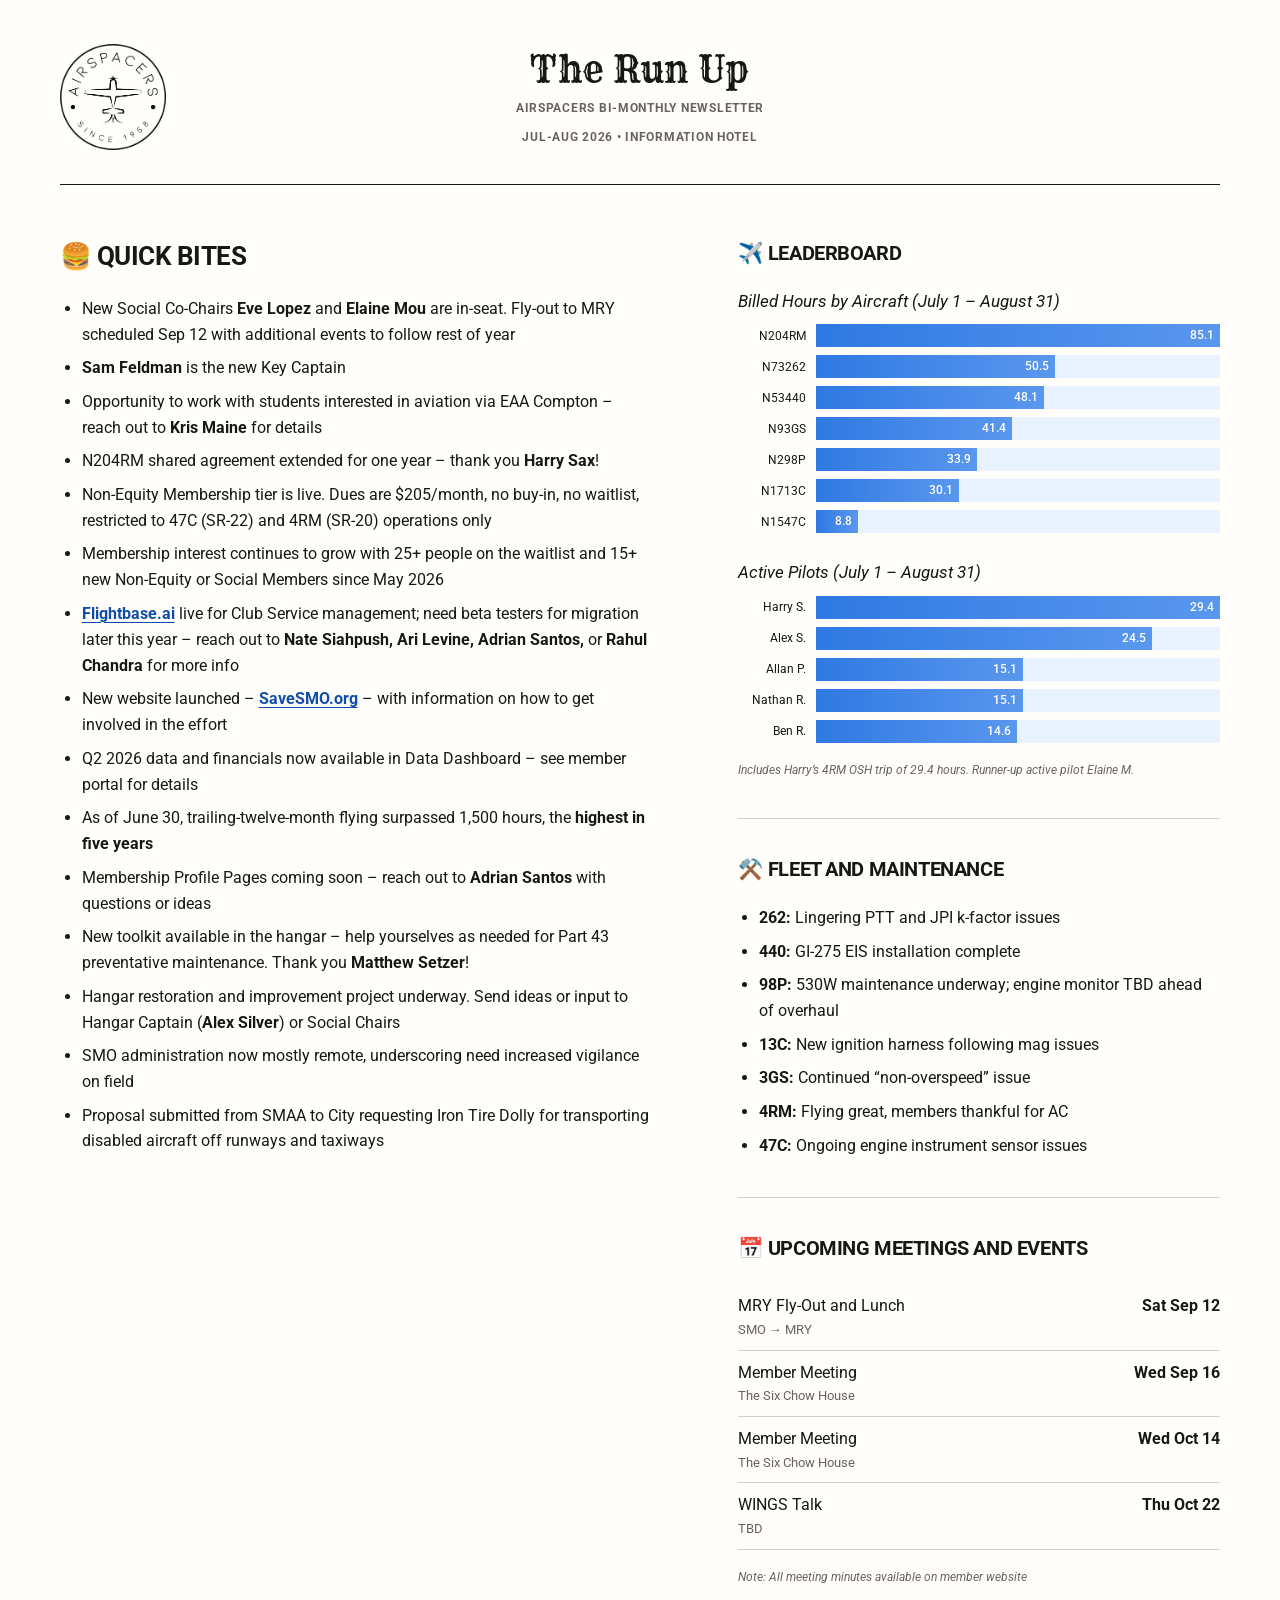
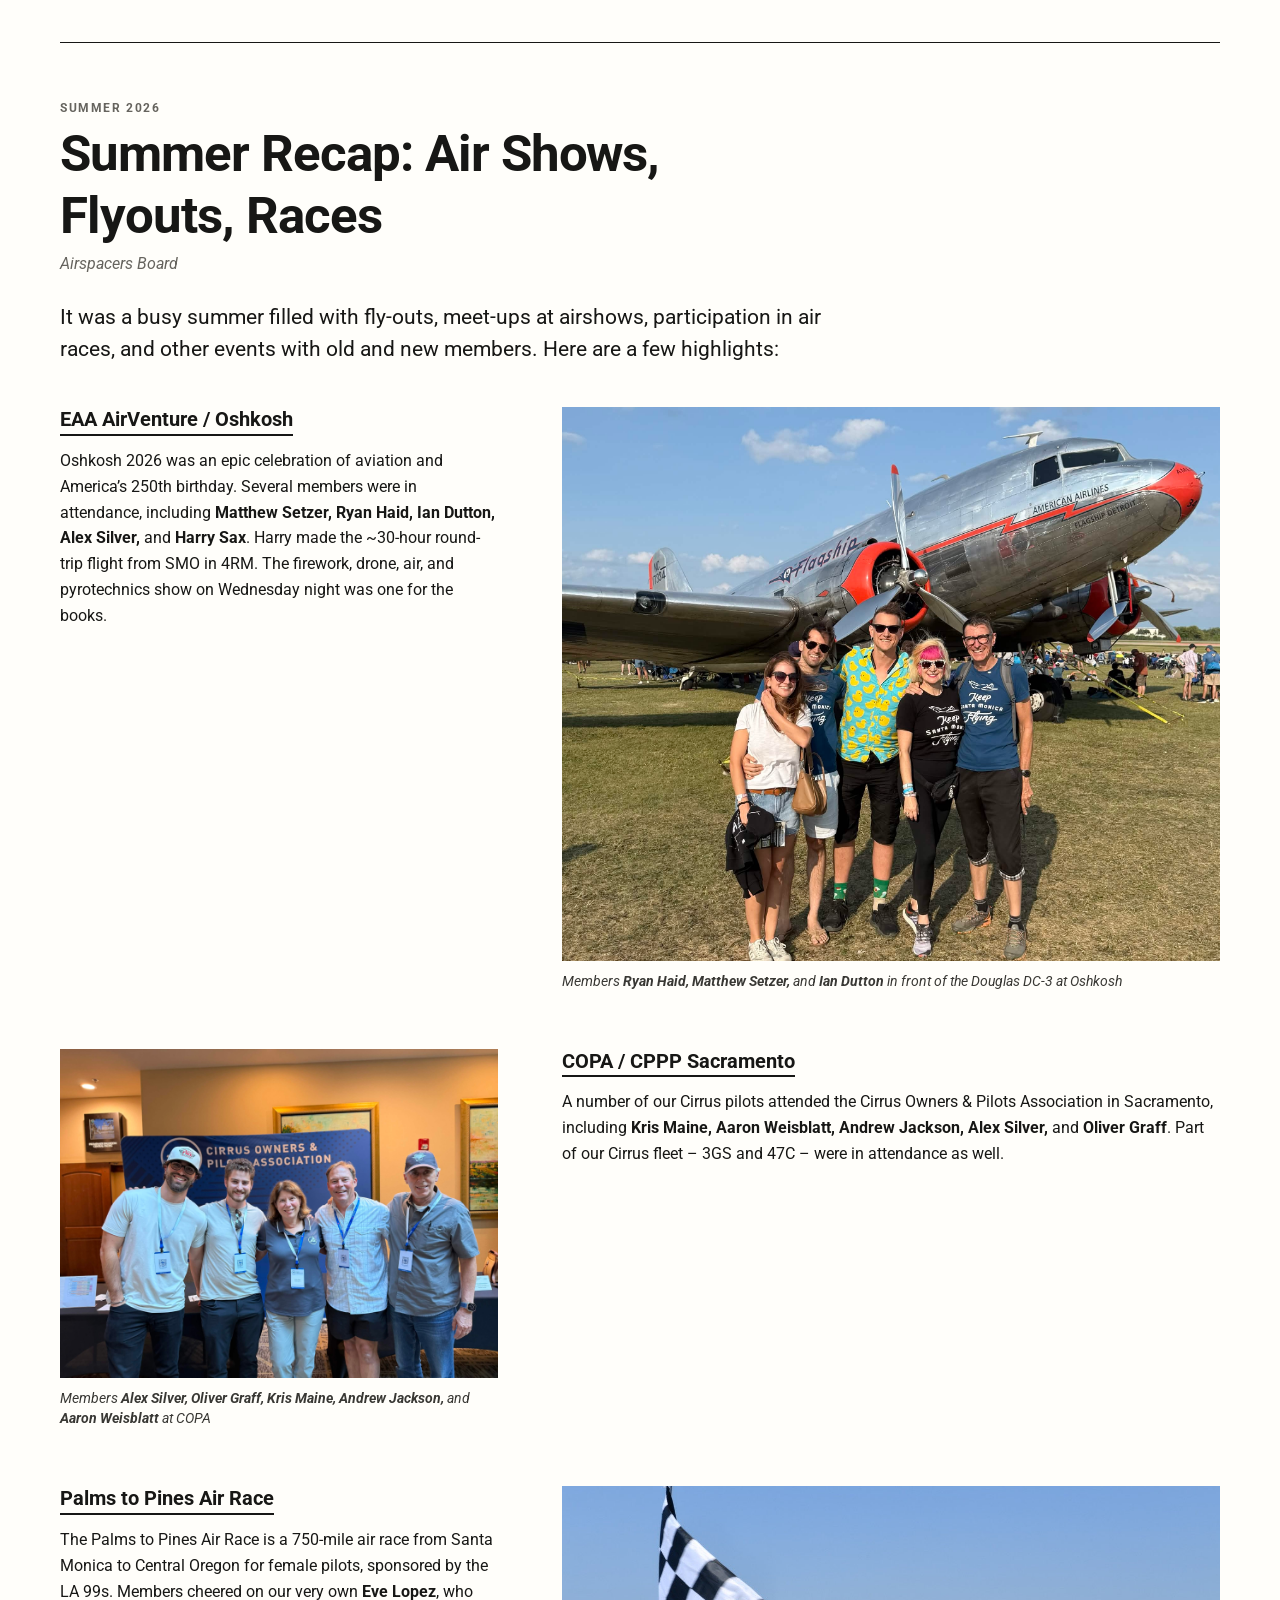
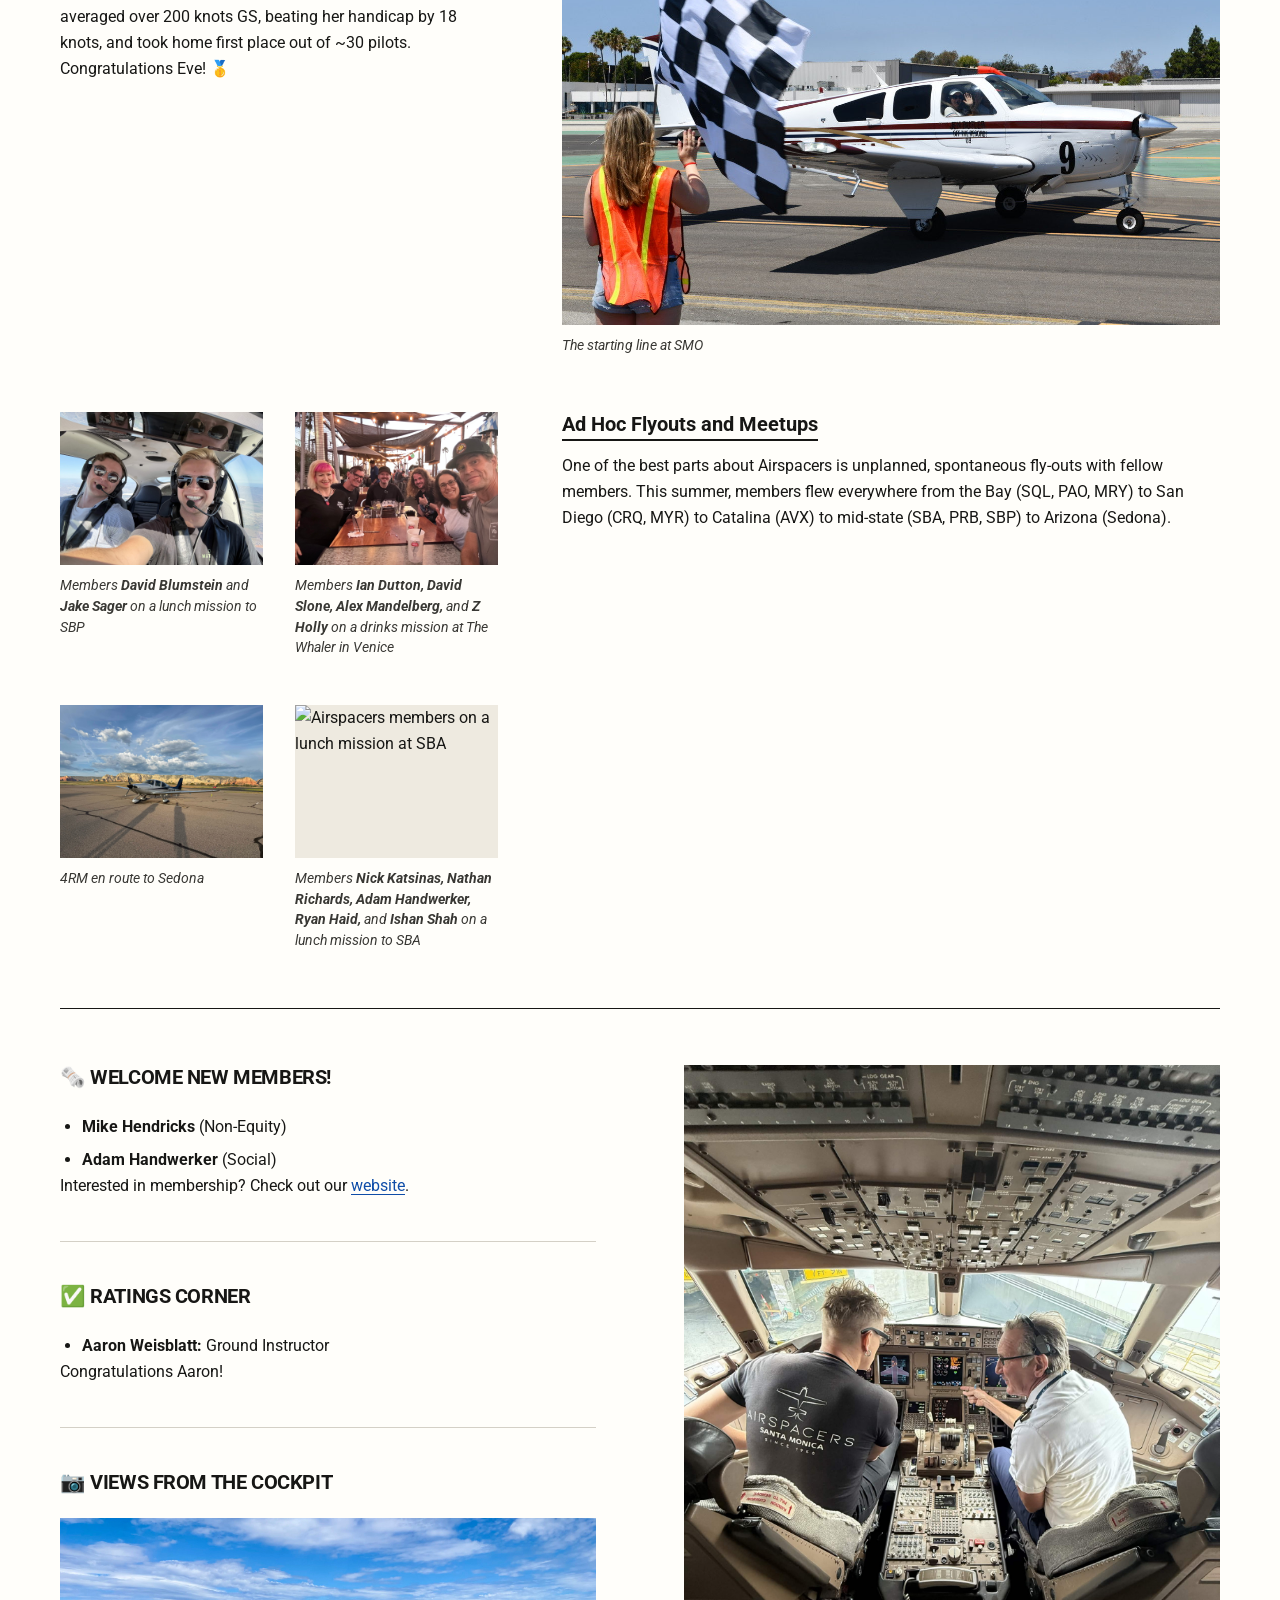
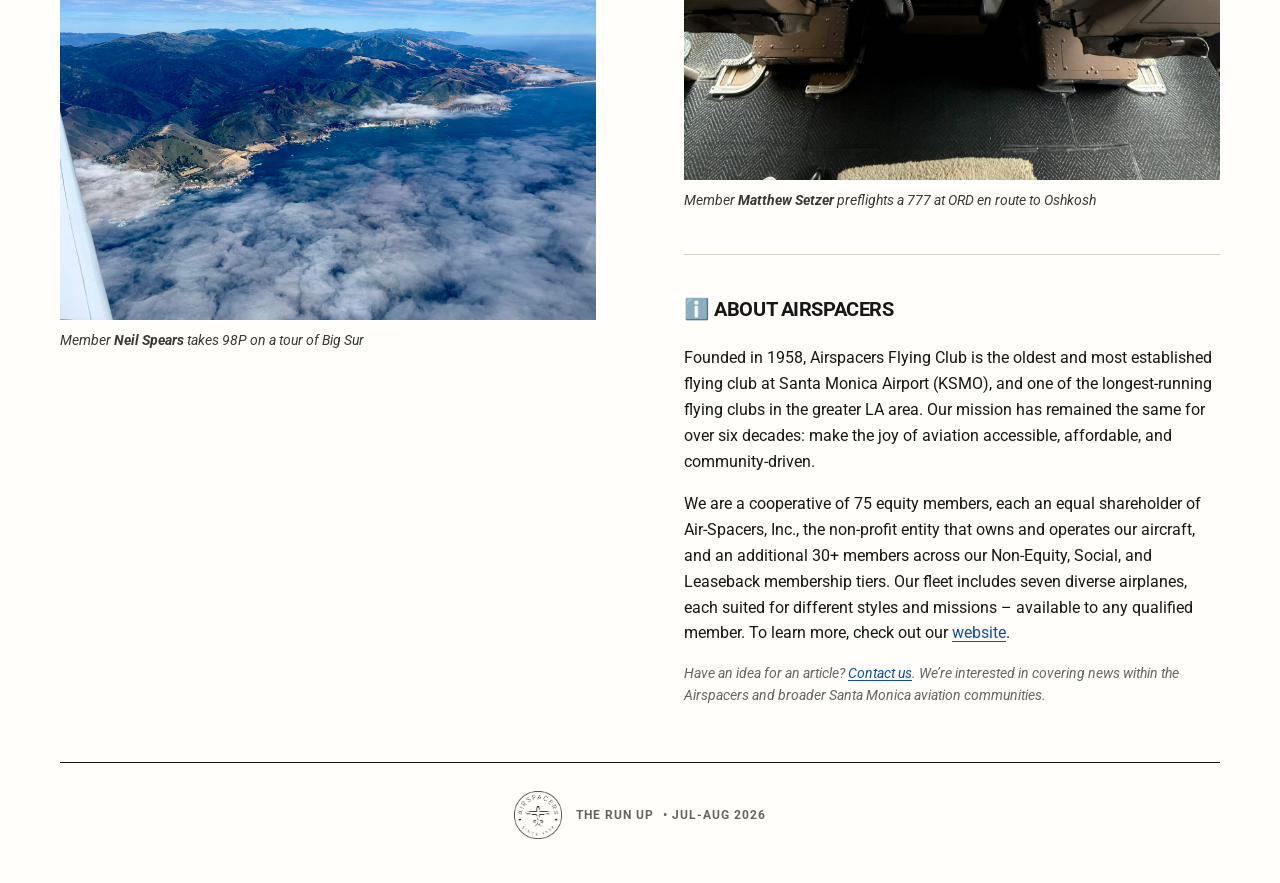
==== commit b297ce5f: "polishing" ====
--- a/jul-aug-2026/index.html
+++ b/jul-aug-2026/index.html
@@ -11,12 +11,11 @@
 </head>
 <body>
   <header class="masthead reveal">
-    <img class="brand-mark" src="assets/images/airspacers-logo.png" alt="Airspacers — Since 1958" width="506" height="506">
+    <img class="brand-mark" src="assets/images/airspacers-logo.png" alt="Airspacers — Since 1958" width="800" height="800">
     <div class="masthead-copy">
-      <p class="kicker">Information Hotel</p>
       <h1>The Run Up</h1>
       <p class="issue-label">Airspacers Bi-Monthly Newsletter</p>
-      <p class="issue-label">Jul-Aug 2026</p>
+      <p class="issue-label">Jul-Aug 2026 • Information Hotel</p>
     </div>
   </header>
 
--- a/jul-aug-2026/styles.css
+++ b/jul-aug-2026/styles.css
@@ -475,8 +475,8 @@
   }
 
   .brand-mark {
-    width: 78px;
-    height: 78px;
+    width: 75px;
+    height: 75px;
   }
 
   .opening-grid,
@@ -514,7 +514,7 @@
   }
 
   .masthead-copy h1 {
-    font-size: 48x;
+    font-size: 72x;
   }
 
   .issue-label span {
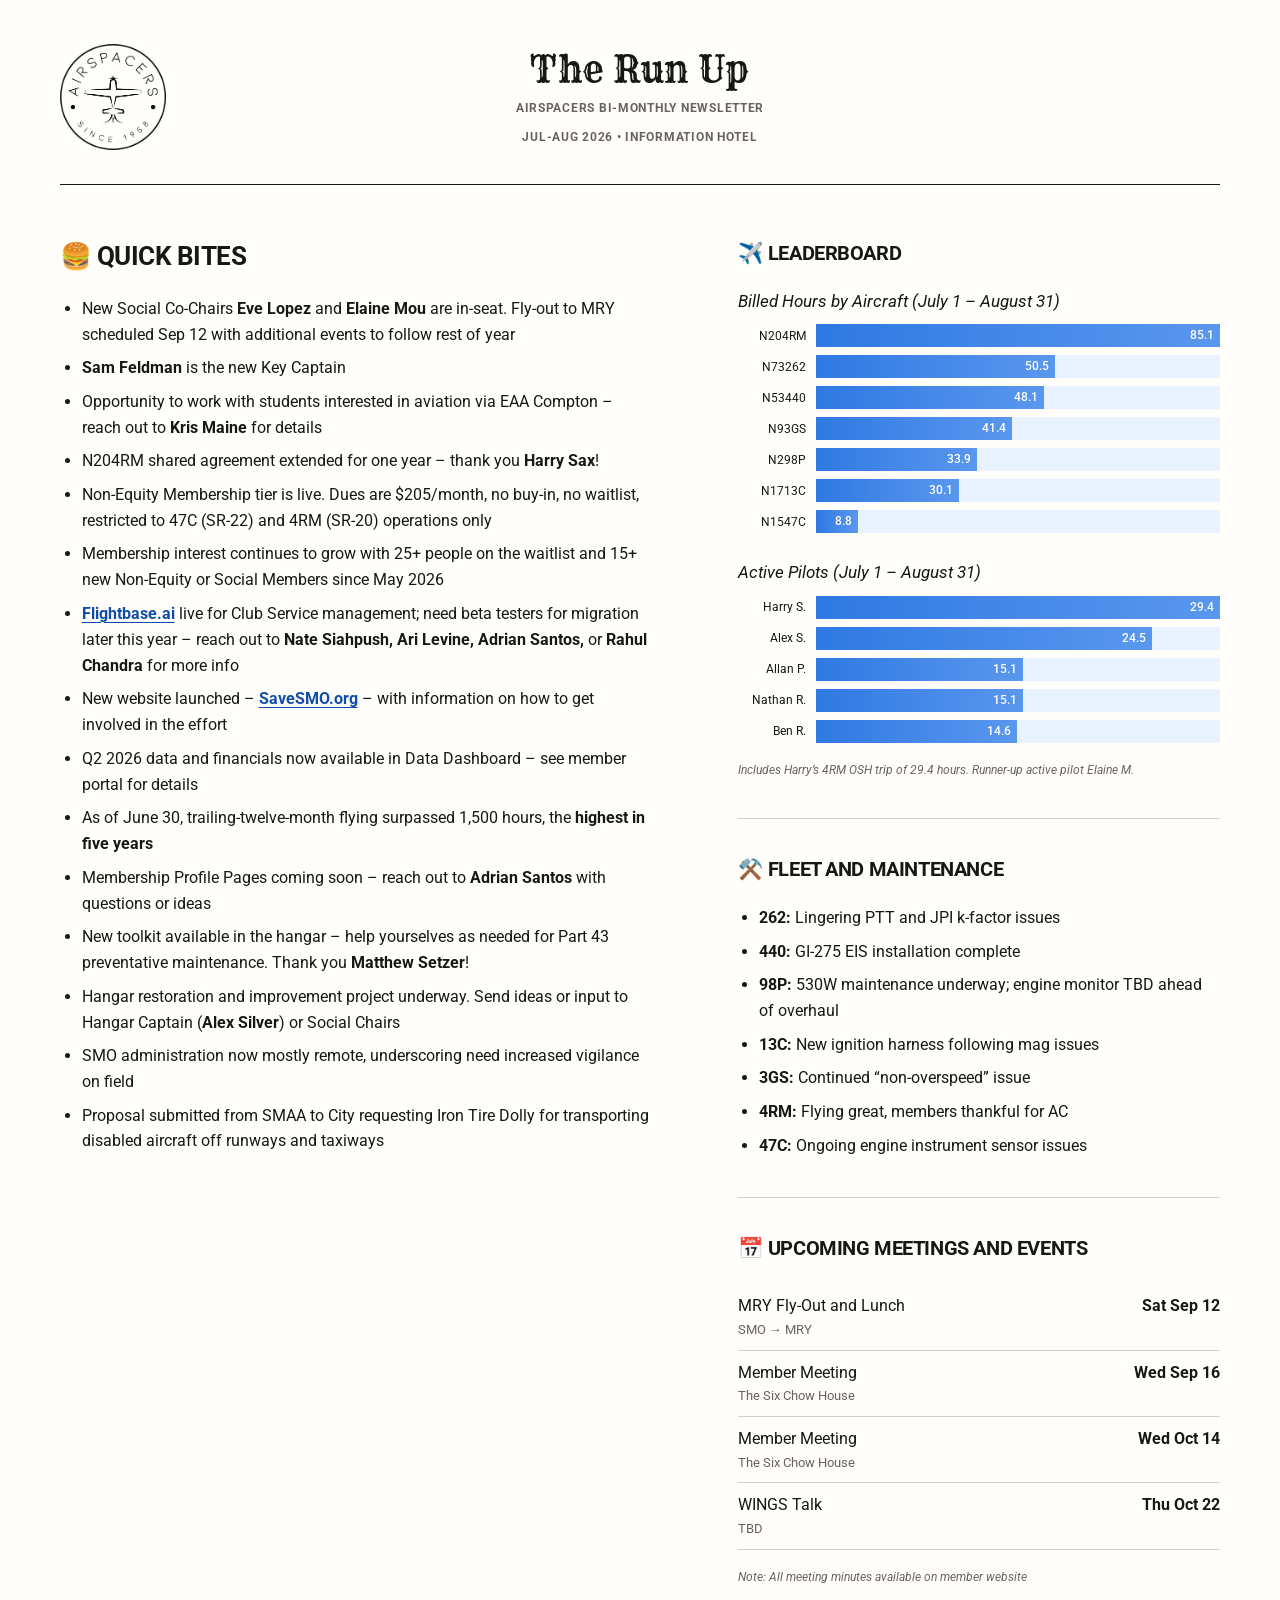
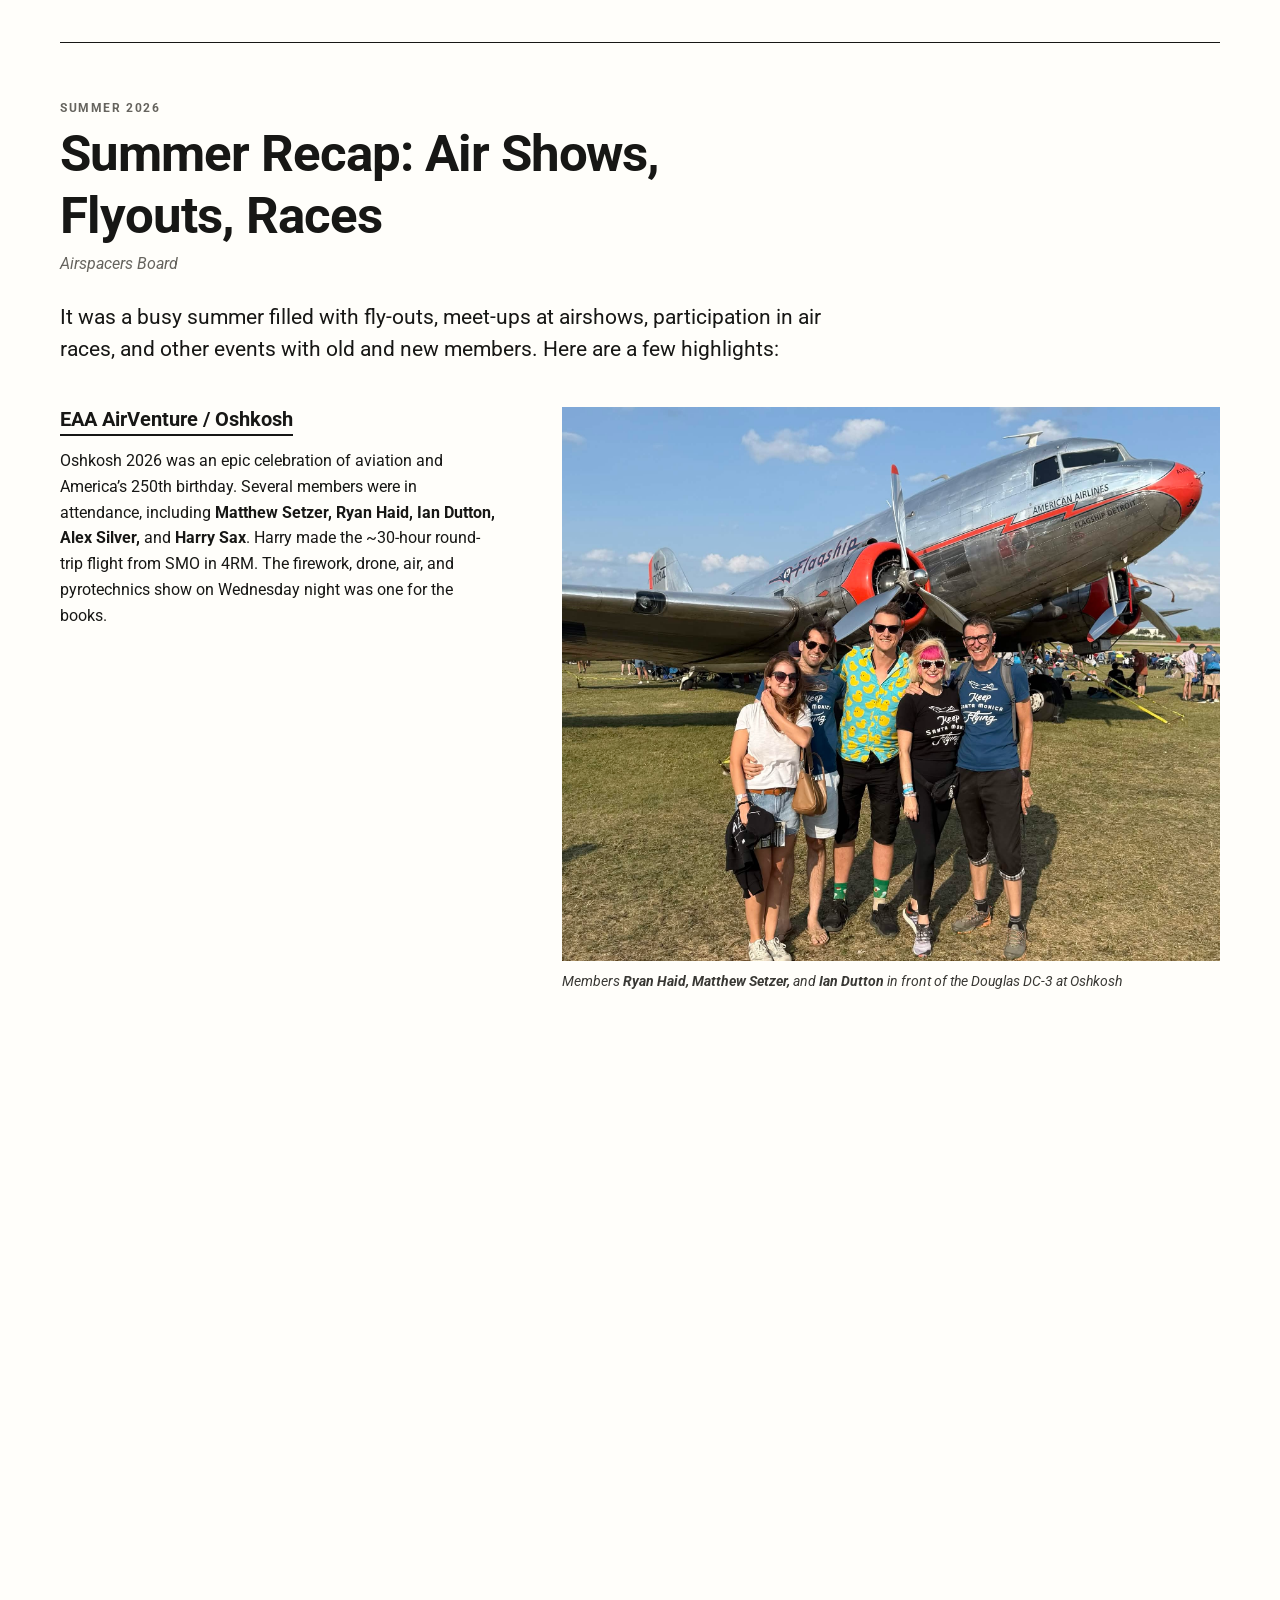
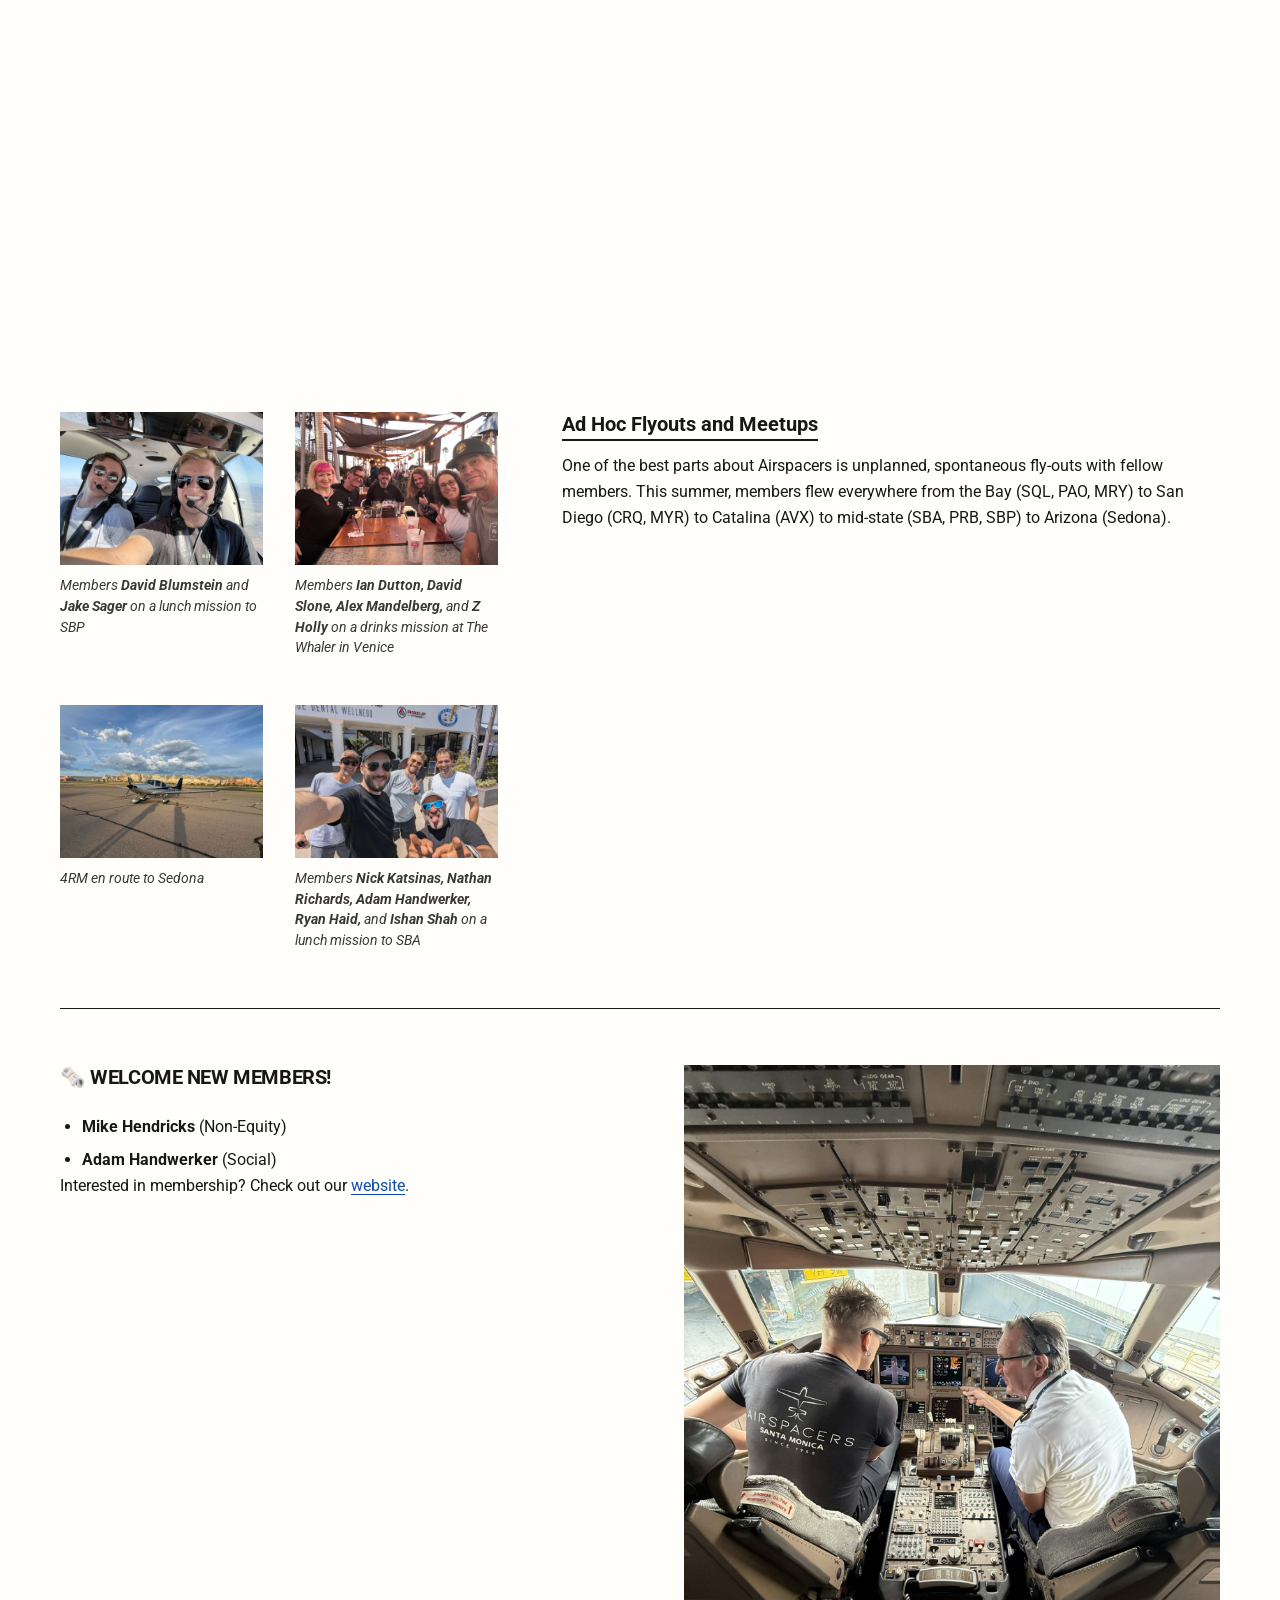
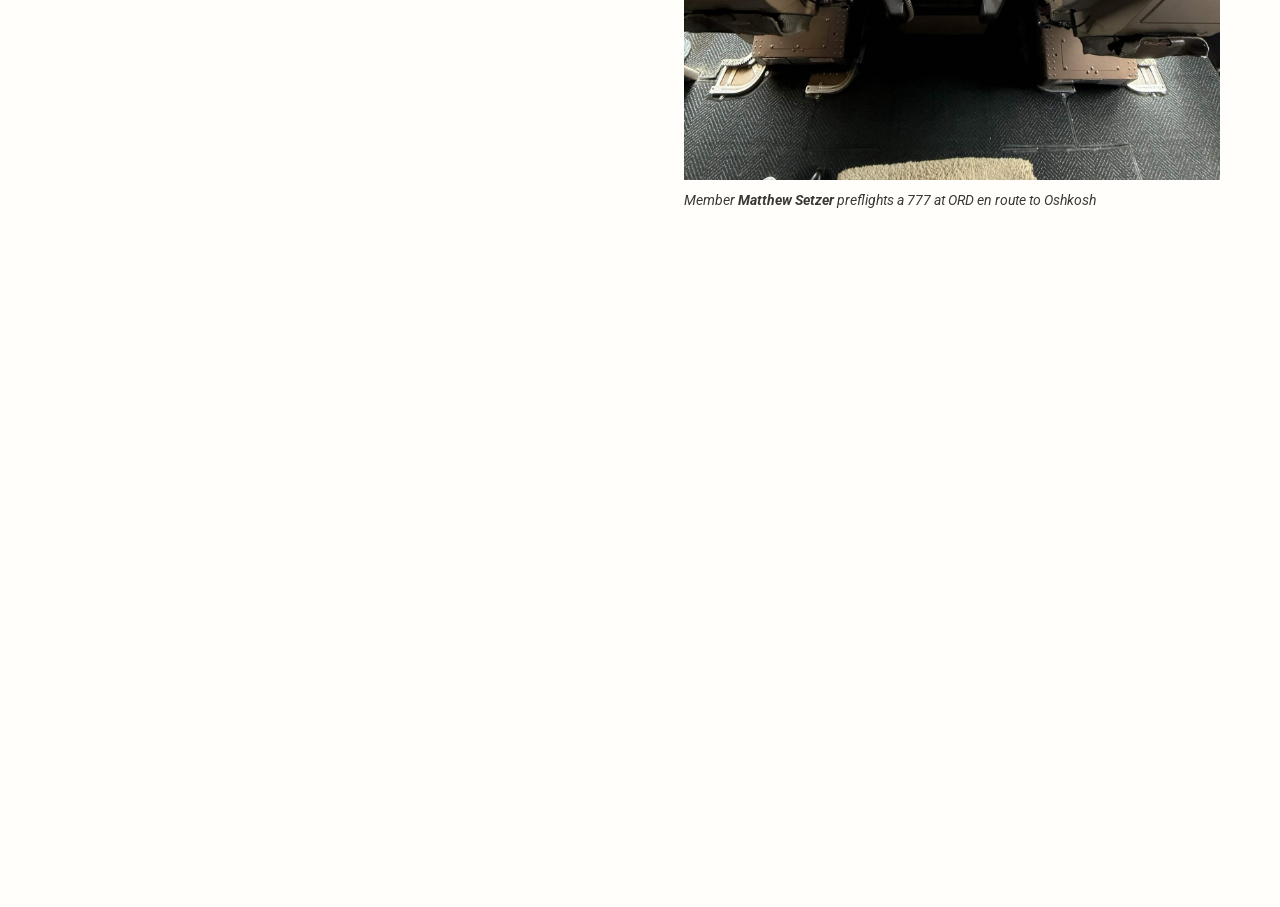
==== commit 99fc7c5c: "update imges" ====
--- a/jul-aug-2026/index.html
+++ b/jul-aug-2026/index.html
@@ -154,7 +154,7 @@
           <figcaption>4RM en route to Sedona</figcaption>
         </figure>
         <figure class="missing-image reveal">
-          <img src="assets/images/sba-lunch.jpg" alt="Airspacers members on a lunch mission at SBA" width="2048" height="1536" loading="lazy">
+          <img src="assets/images/SBA-lunch.jpg" alt="Airspacers members on a lunch mission at SBA" width="2048" height="1536" loading="lazy">
           <figcaption>Members <strong>Nick Katsinas, Nathan Richards, Adam Handwerker, Ryan Haid,</strong> and <strong>Ishan Shah</strong> on a lunch mission to SBA</figcaption>
         </figure>
       </div>
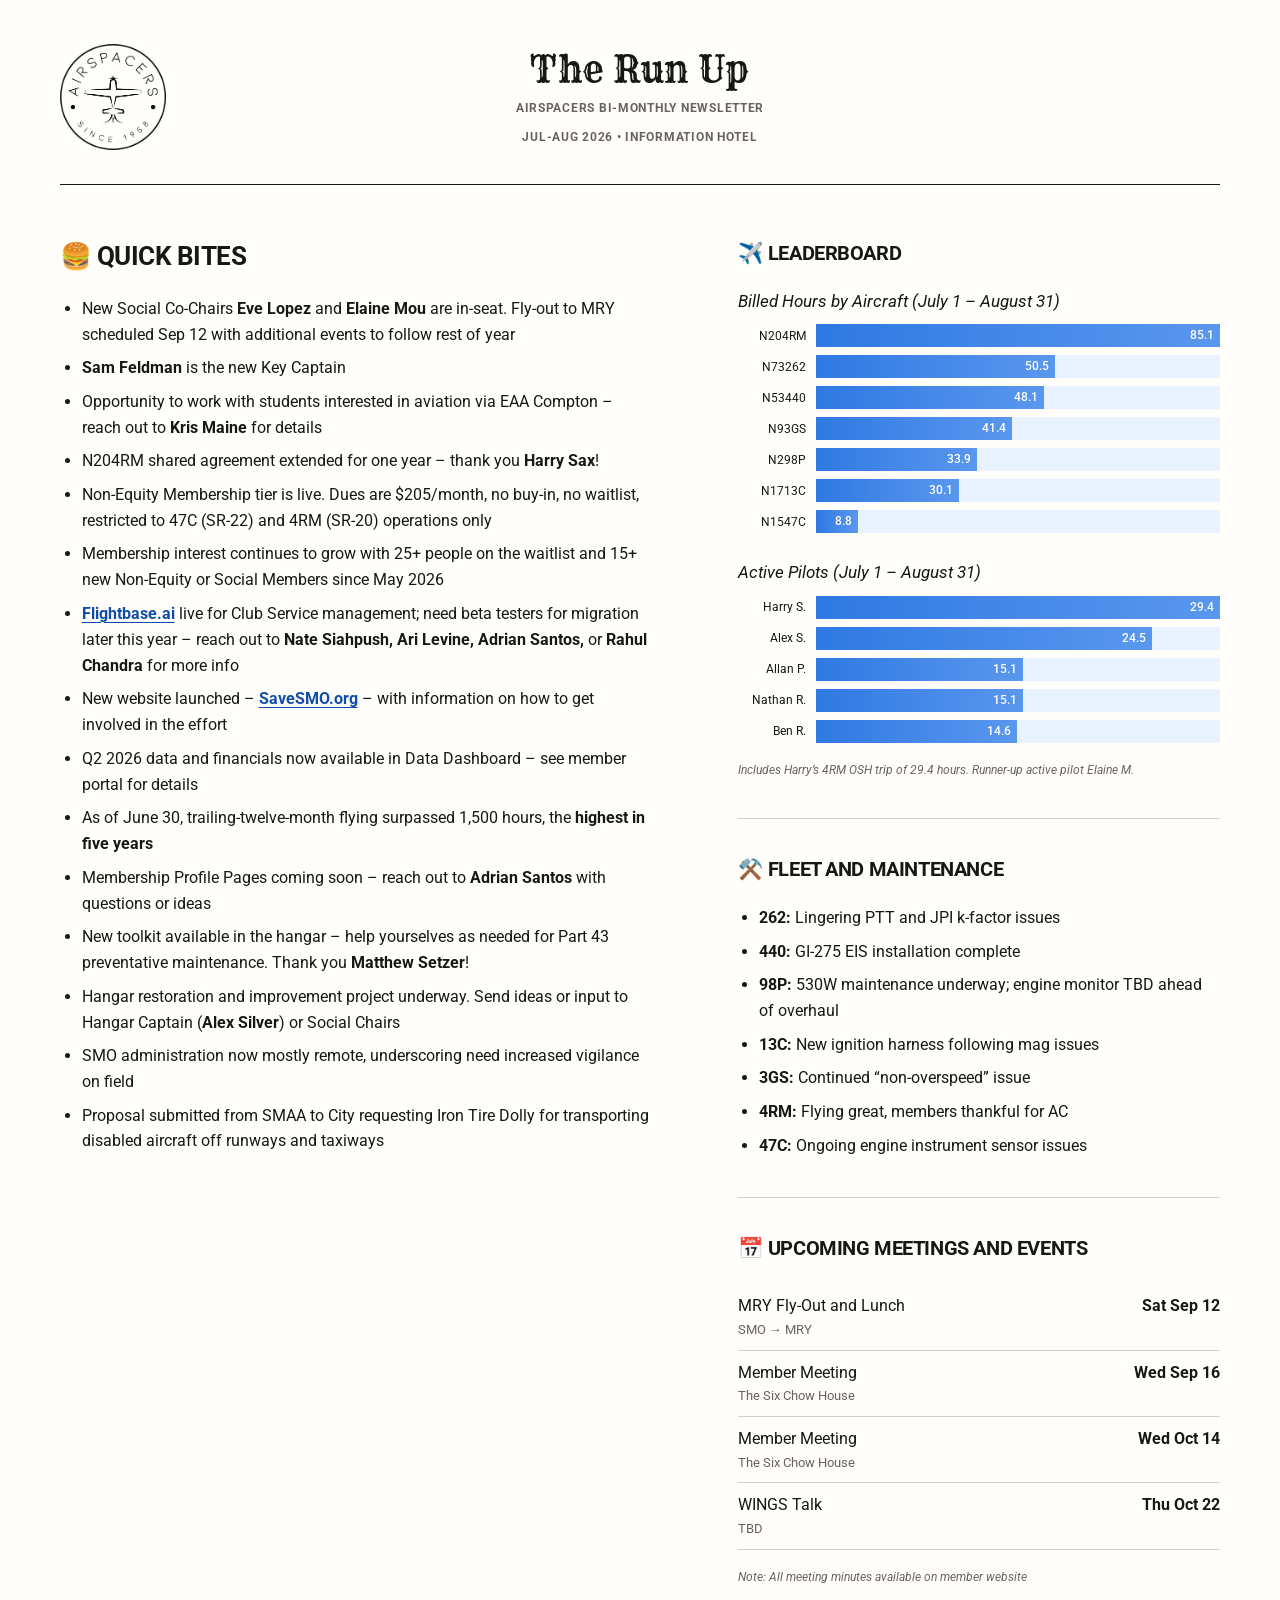
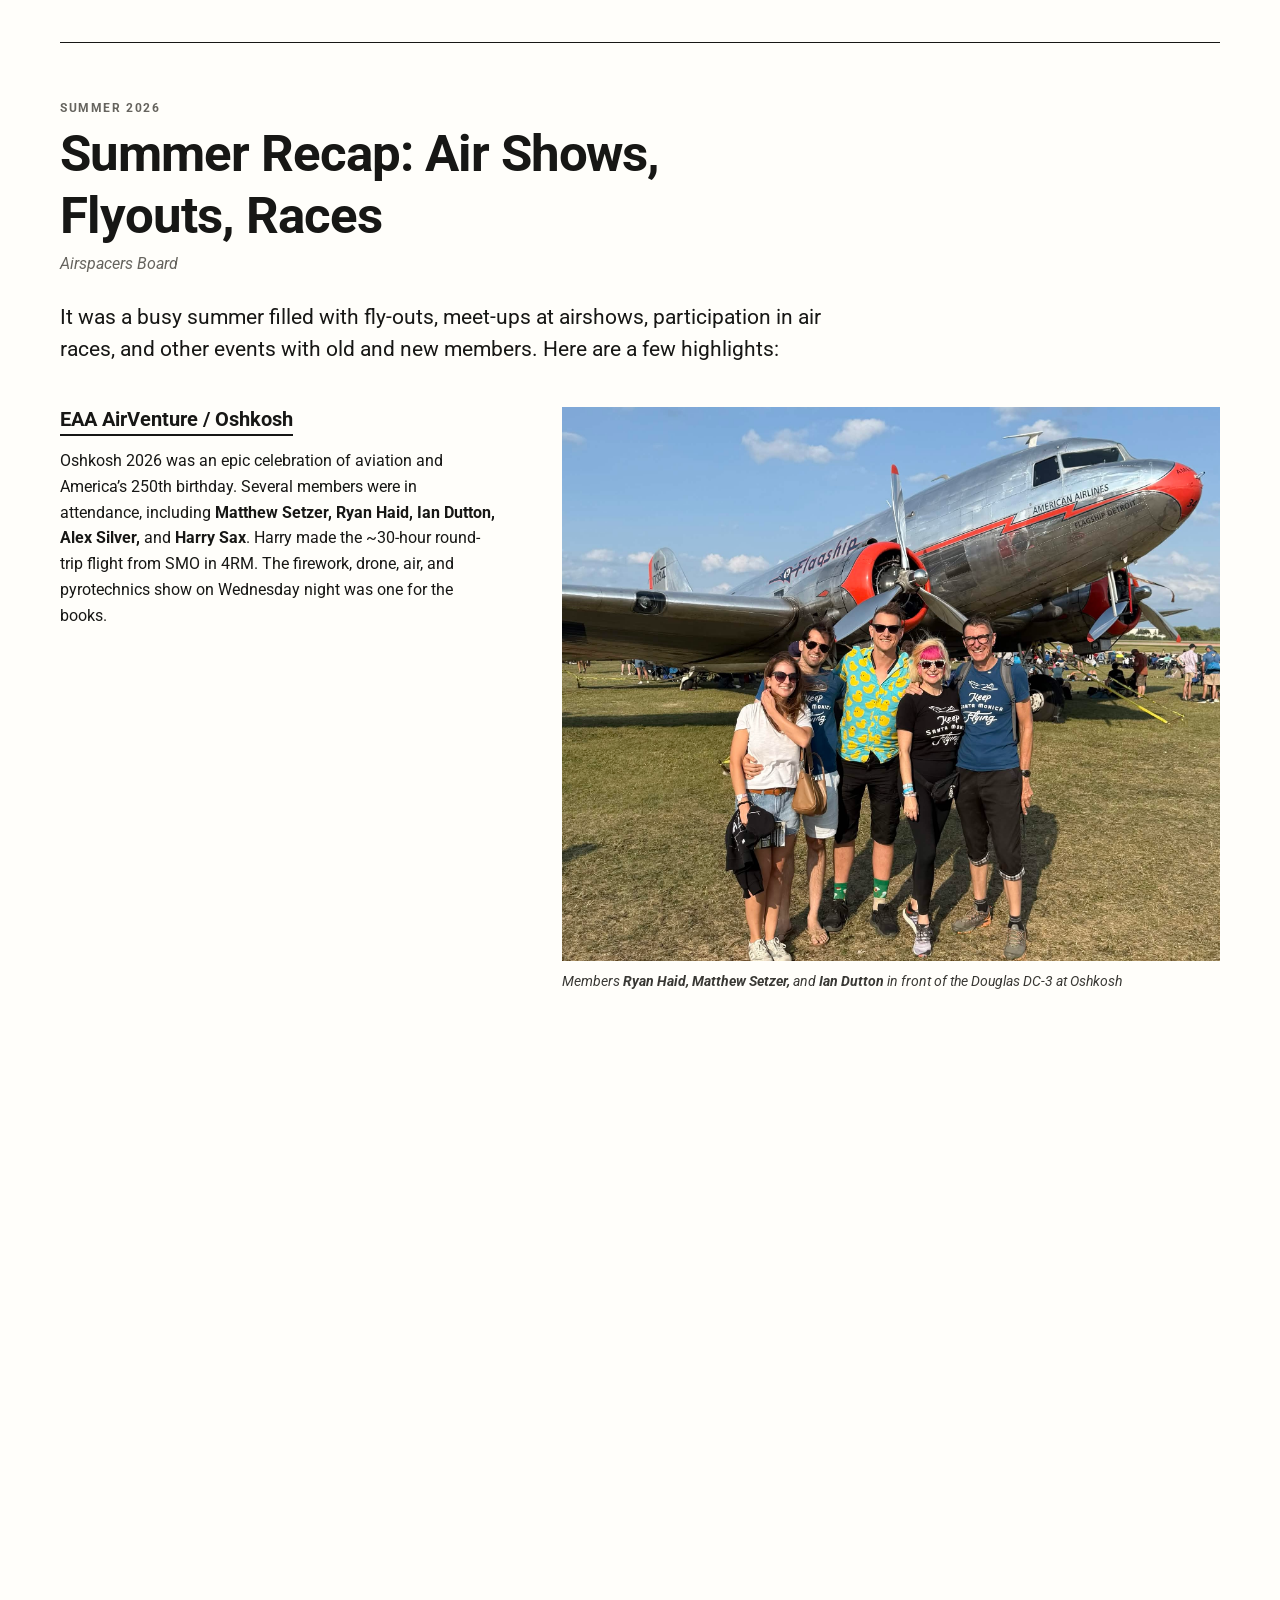
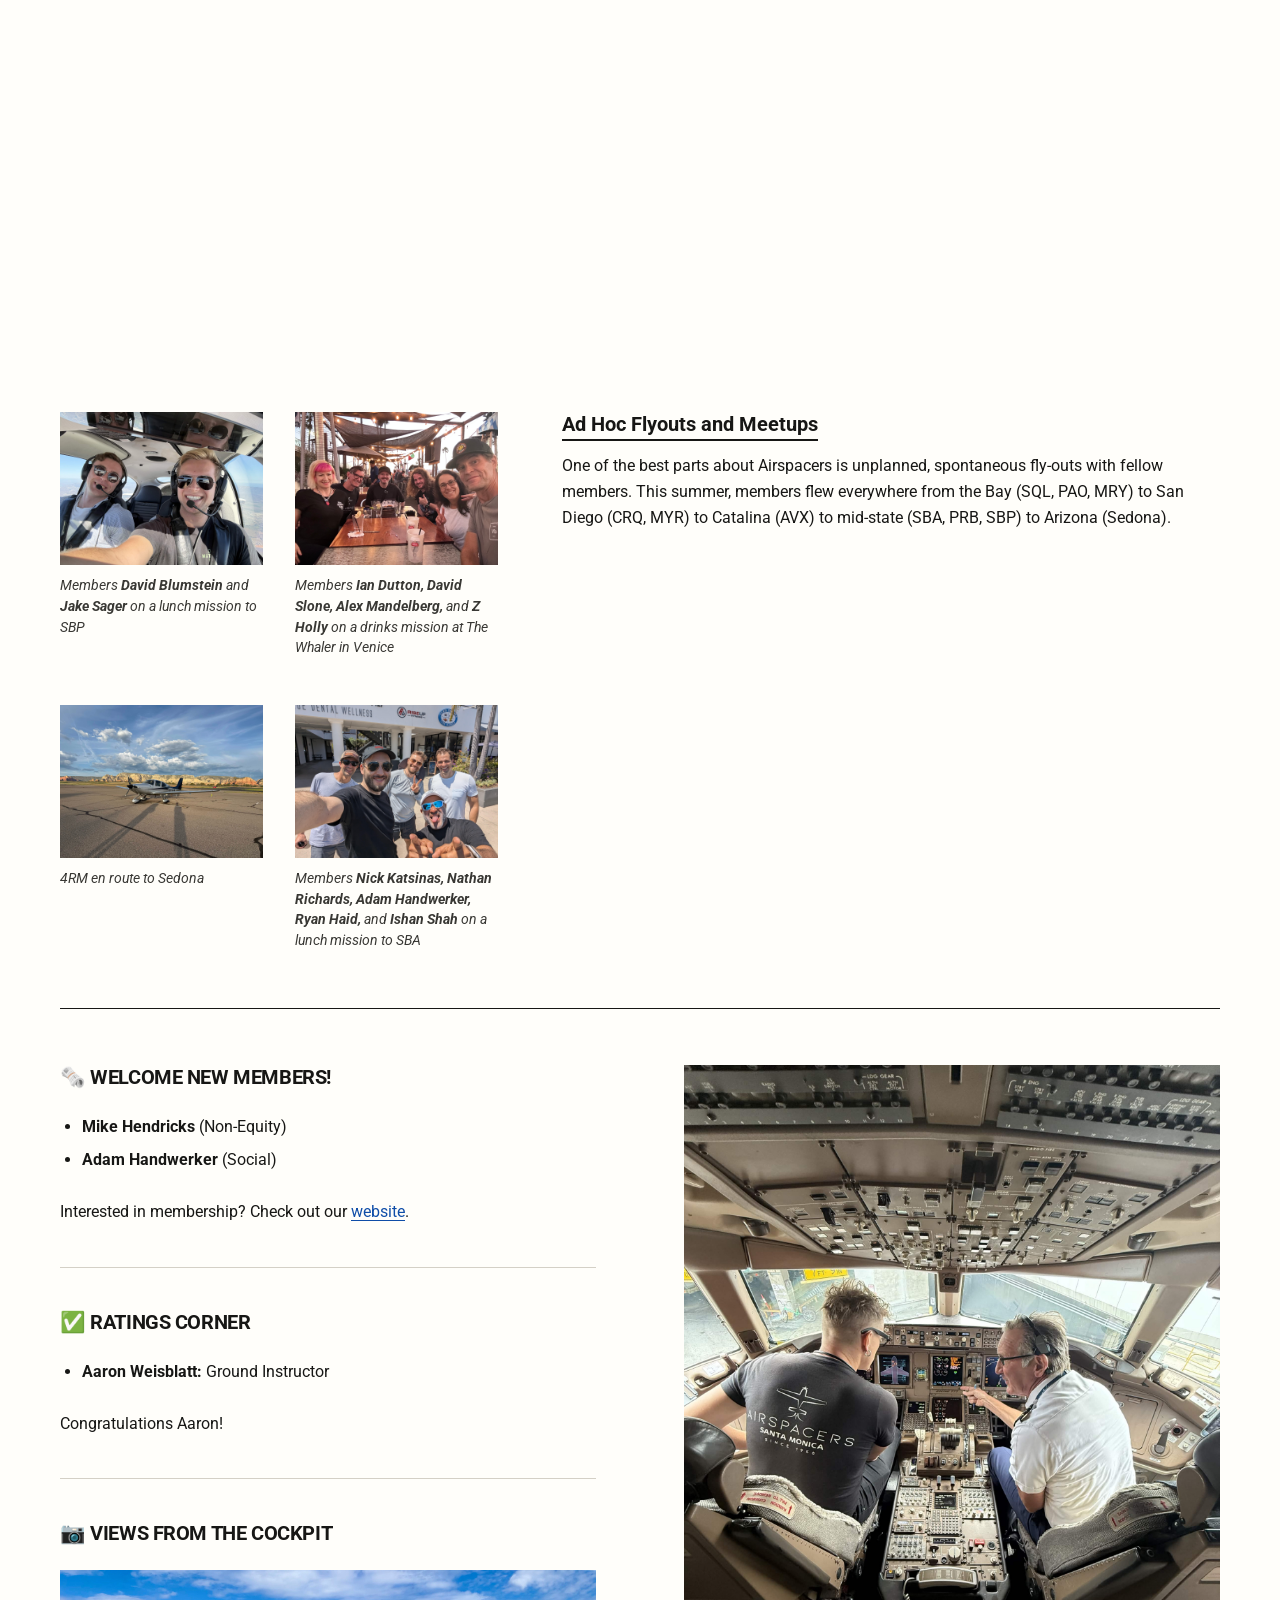
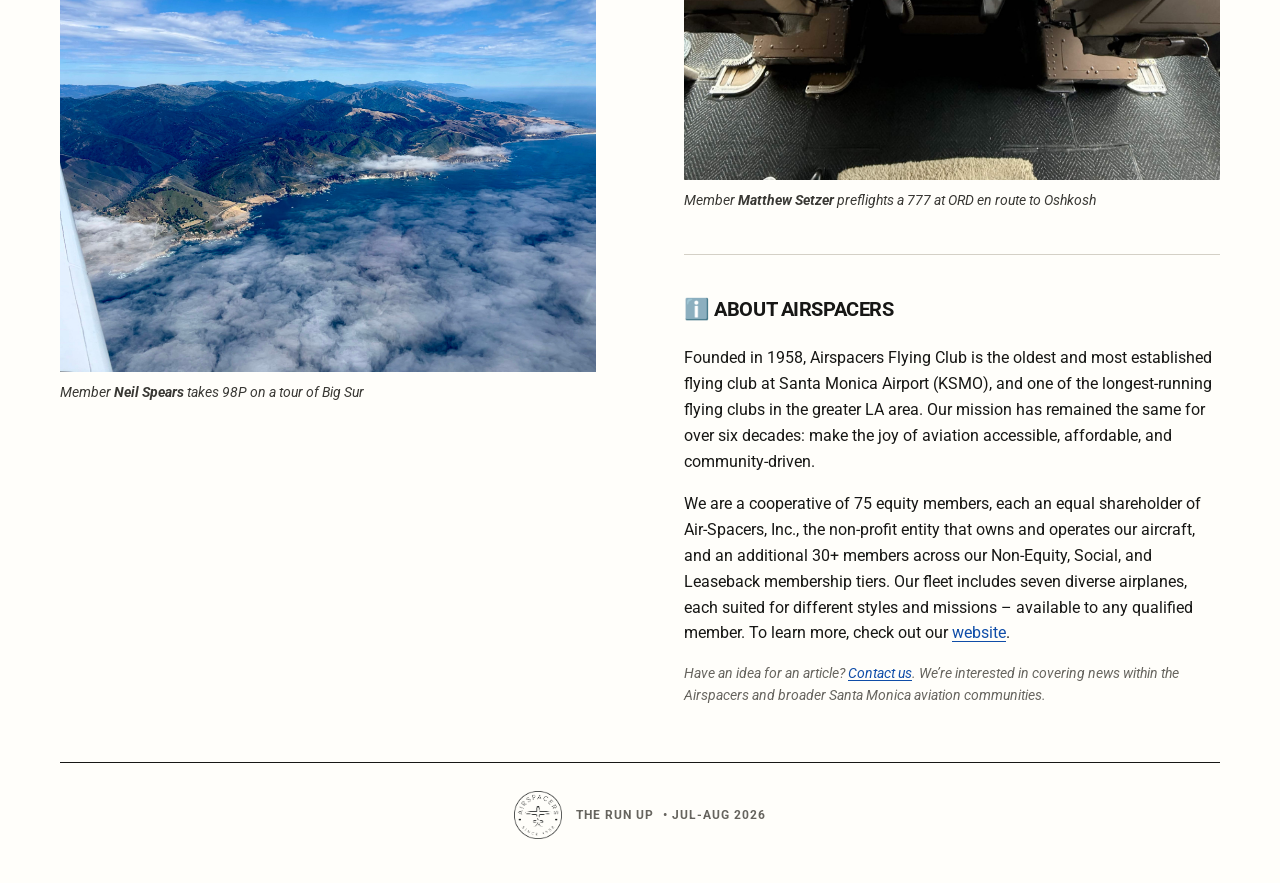
==== commit b692cc36: "spacing" ====
--- a/jul-aug-2026/index.html
+++ b/jul-aug-2026/index.html
@@ -169,7 +169,7 @@
           <ul class="compact-list">
             <li><strong>Mike Hendricks</strong> (Non-Equity)</li>
             <li><strong>Adam Handwerker</strong> (Social)</li>
-          </ul>
+          </ul><br>
           <p>Interested in membership? Check out our <a href="http://www.airspacers.com">website</a>.</p>
         </article>
 
@@ -177,7 +177,7 @@
           <h2>✅ Ratings Corner</h2>
           <ul class="compact-list">
             <li><strong>Aaron Weisblatt:</strong> Ground Instructor</li>
-          </ul>
+          </ul><br>
           <p>Congratulations Aaron!</p>
         </article>
 
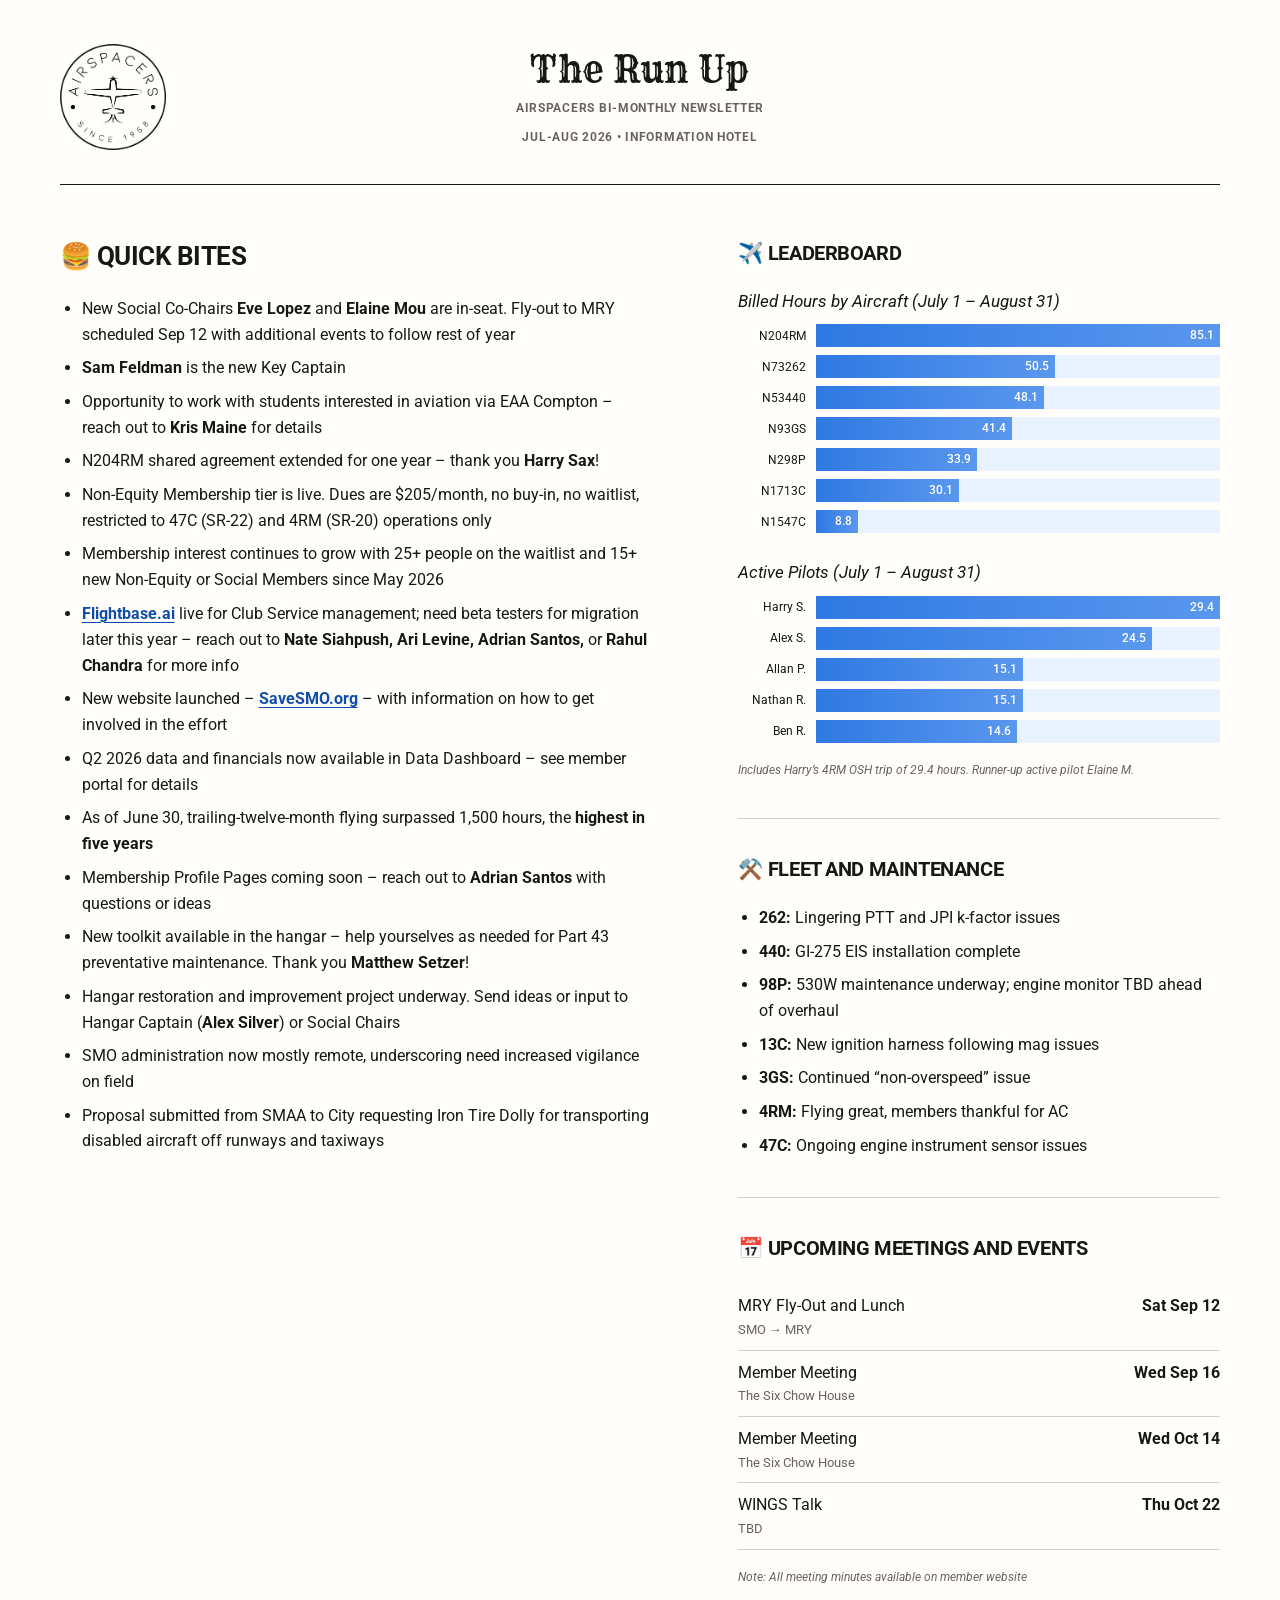
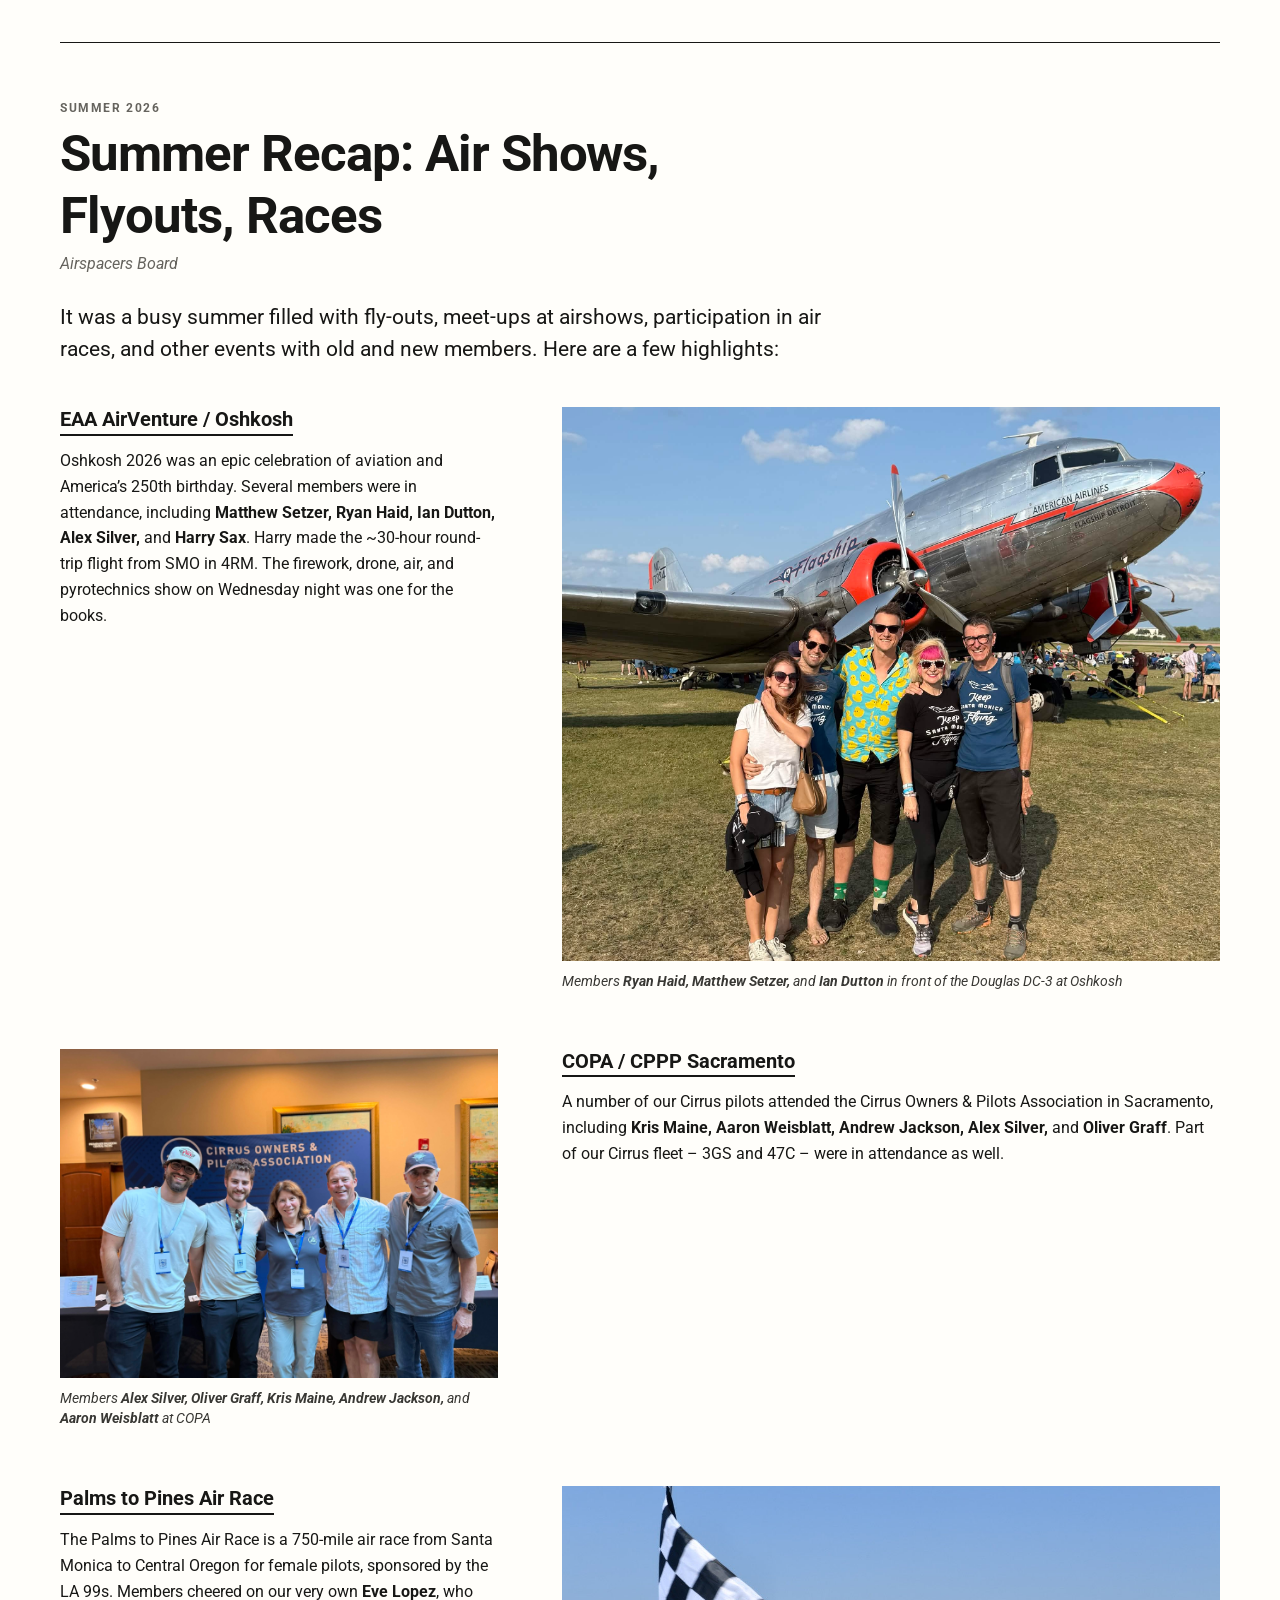
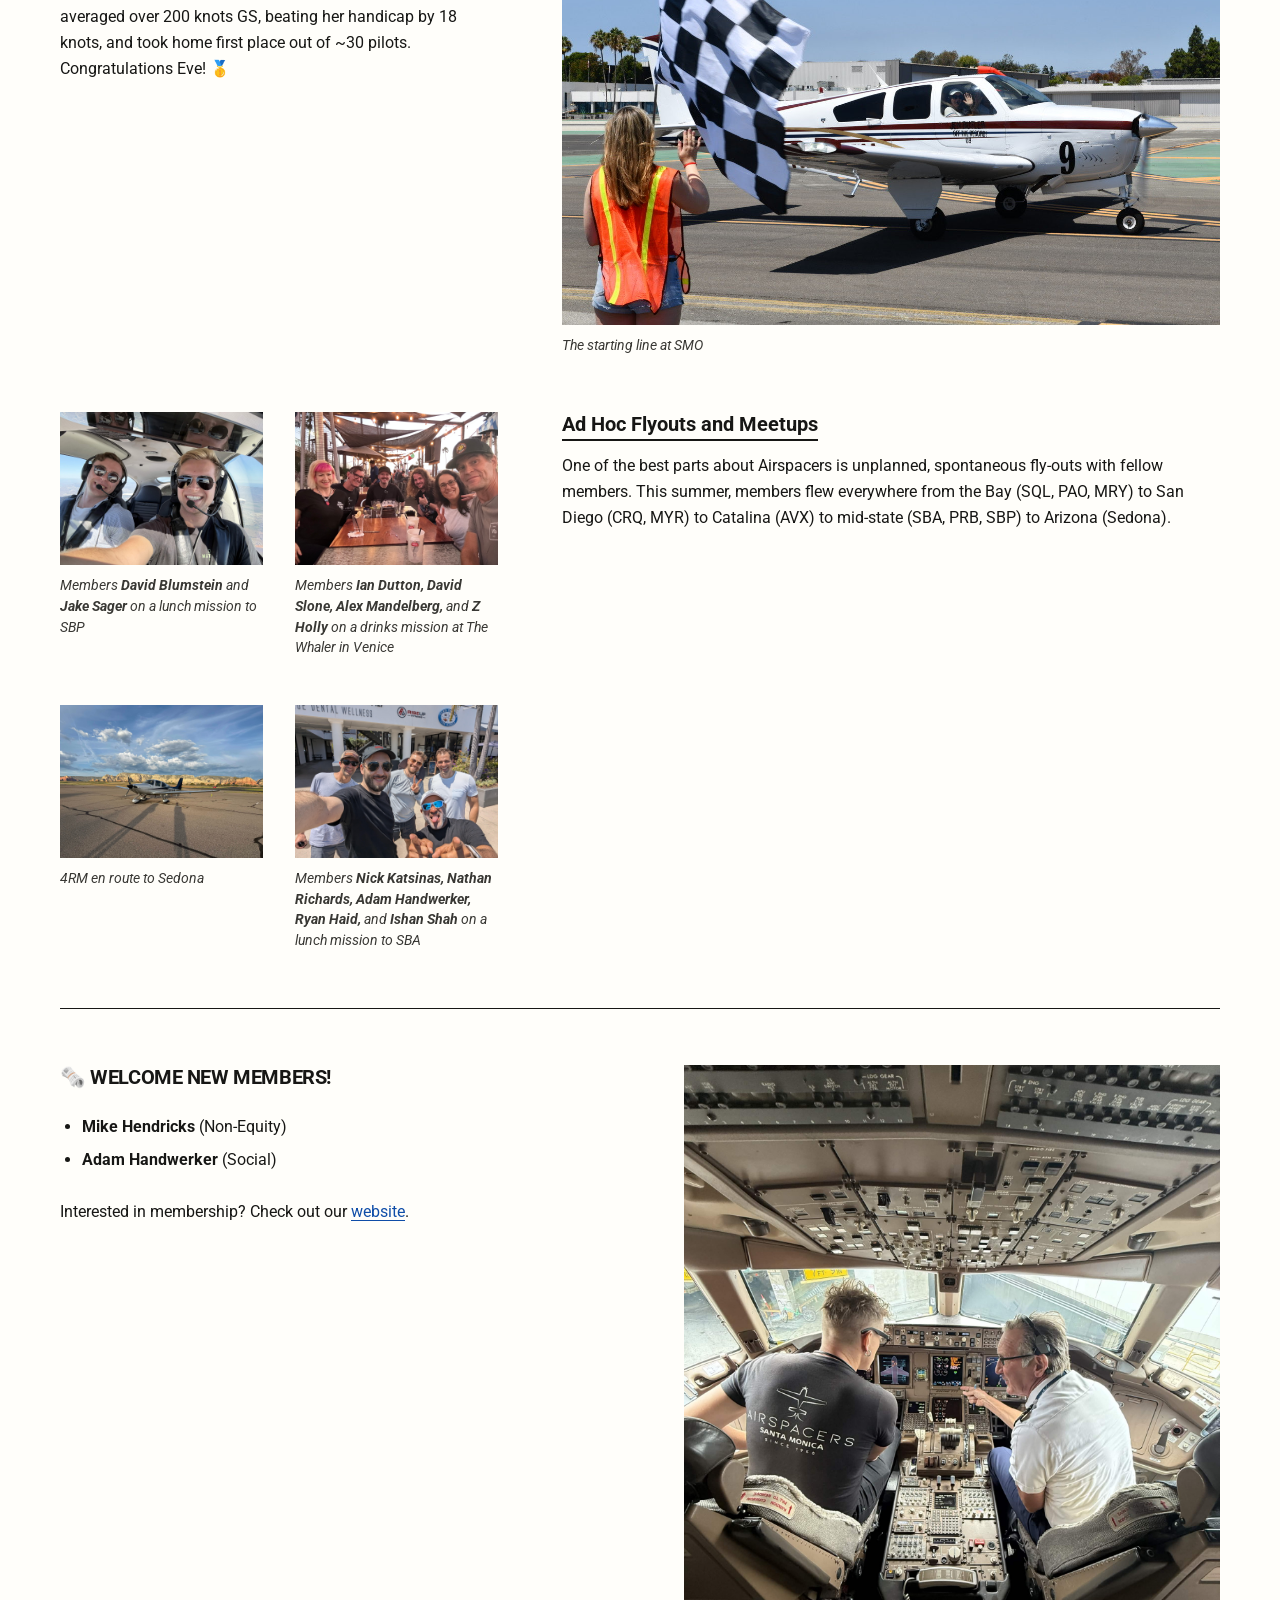
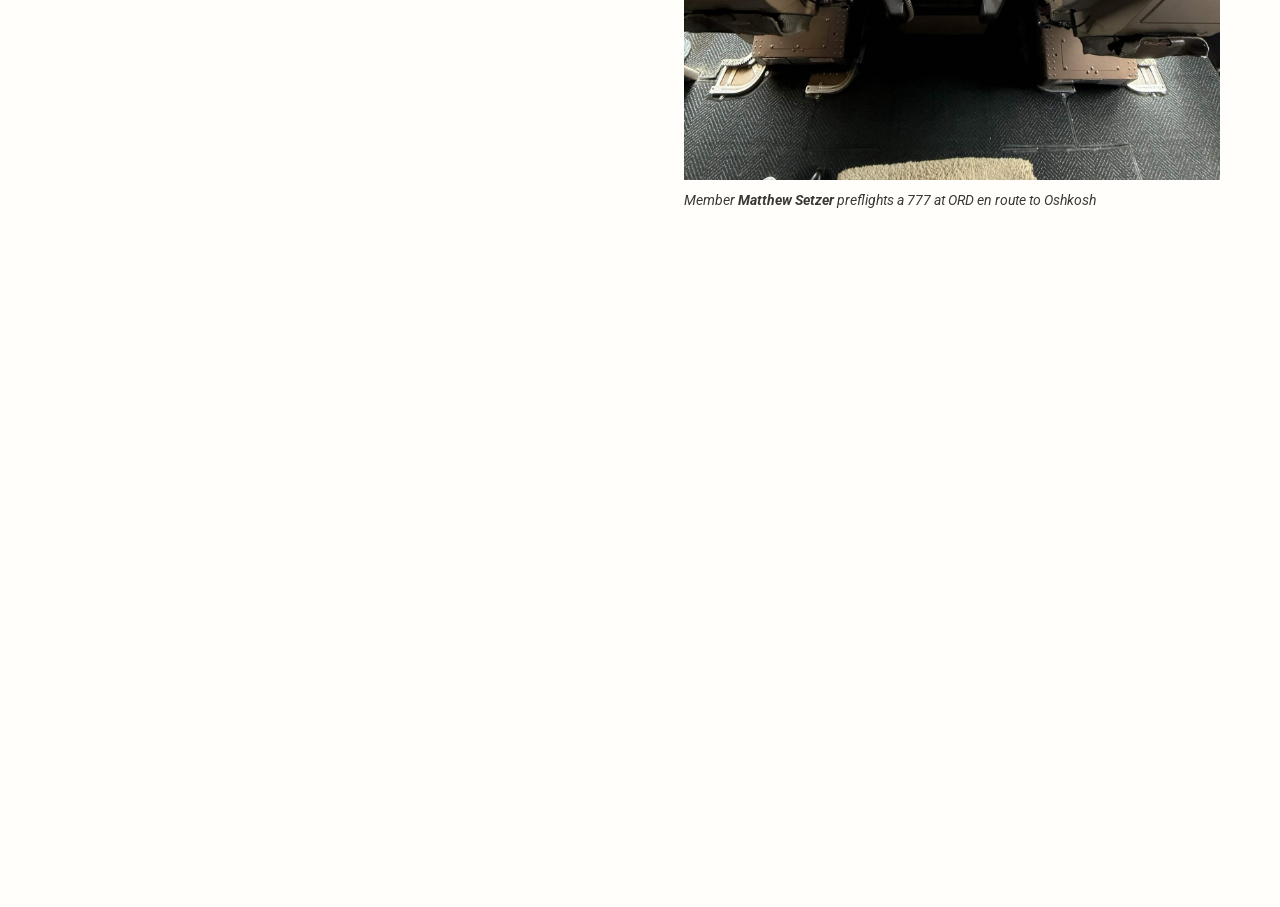
==== commit 7ecd20c2: "updated links" ====
--- a/jul-aug-2026/index.html
+++ b/jul-aug-2026/index.html
@@ -5,13 +5,13 @@
   <meta name="viewport" content="width=device-width, initial-scale=1">
   <meta name="description" content="The Run Up — Airspacers Bi-Monthly Newsletter for July–August 2026.">
   <title>The Run Up | July–August 2026</title>
-  <link rel="icon" href="assets/images/airspacers-logo.png" type="image/png">
-  <link rel="stylesheet" href="styles.css">
-  <script src="script.js" defer></script>
+  <link rel="icon" href="../assets/images/airspacers-logo.png" type="image/png">
+  <link rel="stylesheet" href="../styles.css">
+  <script src="../script.js" defer></script>
 </head>
 <body>
   <header class="masthead reveal">
-    <img class="brand-mark" src="assets/images/airspacers-logo.png" alt="Airspacers — Since 1958" width="800" height="800">
+    <img class="brand-mark" src="../assets/images/airspacers-logo.png" alt="Airspacers — Since 1958" width="800" height="800">
     <div class="masthead-copy">
       <h1>The Run Up</h1>
       <p class="issue-label">Airspacers Bi-Monthly Newsletter</p>
--- a/styles.css
+++ b/styles.css
@@ -0,0 +1,609 @@
+@font-face {
+  font-family: "Roboto";
+  src: url("assets/fonts/roboto-regular.ttf") format("truetype");
+  font-style: normal;
+  font-weight: 400;
+  font-display: swap;
+}
+
+@font-face {
+  font-family: "Roboto";
+  src: url("assets/fonts/roboto-medium.ttf") format("truetype");
+  font-style: normal;
+  font-weight: 500;
+  font-display: swap;
+}
+
+@font-face {
+  font-family: "Roboto";
+  src: url("assets/fonts/roboto-bold.ttf") format("truetype");
+  font-style: normal;
+  font-weight: 700;
+  font-display: swap;
+}
+
+@font-face {
+  font-family: "Roboto";
+  src: url("assets/fonts/roboto-italic.ttf") format("truetype");
+  font-style: italic;
+  font-weight: 400;
+  font-display: swap;
+}
+
+@font-face {
+  font-family: "Roboto";
+  src: url("assets/fonts/roboto-bold-italic.ttf") format("truetype");
+  font-style: italic;
+  font-weight: 700;
+  font-display: swap;
+}
+
+@font-face {
+  font-family: "Rye";
+  src: url("assets/fonts/rye-regular.ttf") format("truetype");
+  font-style: normal;
+  font-weight: 400;
+  font-display: swap;
+}
+
+:root {
+  --paper: #fffefa;
+  --ink: #171715;
+  --muted: #66645e;
+  --line: #d4d0c6;
+  --blue: #1768d7;
+  --blue-deep: #0f4da8;
+  --blue-soft: #e9f2ff;
+  --content-width: 1160px;
+}
+
+* {
+  box-sizing: border-box;
+}
+
+html {
+  scroll-behavior: smooth;
+}
+
+body {
+  margin: 0;
+  background: var(--paper);
+  color: var(--ink);
+  font-family: "Roboto", Arial, sans-serif;
+  font-size: 1rem;
+  line-height: 1.62;
+  -webkit-font-smoothing: antialiased;
+}
+
+img {
+  display: block;
+  max-width: 100%;
+}
+
+a {
+  color: var(--blue-deep);
+  text-decoration-thickness: 1px;
+  text-underline-offset: 0.16em;
+}
+
+a:hover {
+  color: var(--blue);
+}
+
+strong {
+  font-weight: 700;
+}
+
+.masthead,
+main,
+.site-footer {
+  width: min(calc(100% - 40px), var(--content-width));
+  margin-inline: auto;
+}
+
+.masthead {
+  display: grid;
+  grid-template-columns: 106px 1fr 106px;
+  align-items: center;
+  gap: 28px;
+  padding: 44px 0 34px;
+  text-align: center;
+}
+
+.masthead::after {
+  content: "";
+  width: 106px;
+}
+
+.brand-mark {
+  width: 106px;
+  height: 106px;
+  object-fit: contain;
+}
+
+.masthead-copy h1 {
+  margin: 0;
+  font-family: "Rye", Georgia, serif;
+  font-size: 36px;
+  font-weight: 400;
+  letter-spacing: 0.01em;
+  line-height: 1.2;
+}
+
+.kicker,
+.issue-label,
+.section-number {
+  margin: 0;
+  color: var(--muted);
+  font-size: 0.76rem;
+  font-weight: 700;
+  letter-spacing: 0.13em;
+  text-transform: uppercase;
+}
+
+.issue-label {
+  margin-top: 9px;
+  letter-spacing: 0.06em;
+}
+
+.issue-label span,
+.site-footer span {
+  padding-inline: 0.35em;
+}
+
+.section-rule {
+  border-top: 1px solid var(--ink);
+  padding-block: 56px;
+}
+
+.opening-grid {
+  display: grid;
+  grid-template-columns: minmax(0, 1.1fr) minmax(360px, 0.9fr);
+  gap: clamp(40px, 7vw, 88px);
+}
+
+h2,
+h3,
+p {
+  margin-top: 0;
+}
+
+h2 {
+  margin-bottom: 24px;
+  font-size: clamp(1.38rem, 2vw, 1.7rem);
+  line-height: 1.2;
+  letter-spacing: -0.02em;
+  text-transform: uppercase;
+}
+
+h3 {
+  margin-bottom: 12px;
+  font-size: 1.05rem;
+  line-height: 1.35;
+}
+
+.feature-list,
+.compact-list {
+  margin: 0;
+  padding-left: 1.35rem;
+}
+
+.feature-list li + li,
+.compact-list li + li {
+  margin-top: 0.48rem;
+}
+
+.opening-sidebar {
+  min-width: 0;
+}
+
+.sidebar-block + .sidebar-block {
+  margin-top: 38px;
+  border-top: 1px solid var(--line);
+  padding-top: 38px;
+}
+
+.sidebar-block h2 {
+  font-size: 1.28rem;
+}
+
+.sidebar-block h3 {
+  font-weight: 500;
+  font-style: italic;
+}
+
+.sidebar-block h3 span {
+  font-weight: 400;
+}
+
+.chart-heading {
+  margin-top: 28px;
+}
+
+.bar-chart {
+  display: grid;
+  gap: 8px;
+}
+
+.bar-row {
+  display: grid;
+  grid-template-columns: 68px 1fr;
+  align-items: center;
+  gap: 10px;
+  font-size: 0.78rem;
+}
+
+.bar-row > span {
+  text-align: right;
+}
+
+.bar-track {
+  height: 23px;
+  background: var(--blue-soft);
+  overflow: hidden;
+}
+
+.bar-track i {
+  position: relative;
+  display: block;
+  width: var(--value);
+  min-width: 42px;
+  height: 100%;
+  background: linear-gradient(90deg, #2f79e3, #5a97ee);
+  transform-origin: left;
+  transition: transform 900ms cubic-bezier(0.2, 0.7, 0.2, 1);
+}
+
+.reveal-ready .reveal:not(.is-visible) .bar-track i {
+  transform: scaleX(0);
+}
+
+.bar-track b {
+  position: absolute;
+  right: 6px;
+  color: white;
+  font-size: 0.72rem;
+  font-style: normal;
+  font-weight: 500;
+  line-height: 23px;
+}
+
+.chart-note {
+  margin: 18px 0 0;
+  color: var(--muted);
+  font-size: 0.78rem;
+  font-style: italic;
+  line-height: 1.5;
+}
+
+.event-list {
+  margin: 0;
+}
+
+.event-list div {
+  display: grid;
+  grid-template-columns: 1fr auto;
+  gap: 20px;
+  padding: 9px 0;
+  border-bottom: 1px solid var(--line);
+}
+
+.event-list dt,
+.event-list dd {
+  margin: 0;
+}
+
+.event-list dt span {
+  display: block;
+  color: var(--muted);
+  font-size: 0.83rem;
+}
+
+.event-list dd {
+  white-space: nowrap;
+  font-weight: 700;
+}
+
+.story-heading {
+  max-width: 780px;
+  margin-bottom: 42px;
+}
+
+.story-heading h2 {
+  margin: 4px 0 5px;
+  font-size: clamp(1.9rem, 4vw, 3.3rem);
+  text-transform: none;
+}
+
+.byline {
+  margin-bottom: 24px;
+  color: var(--muted);
+  font-style: italic;
+}
+
+.standfirst {
+  margin-bottom: 0;
+  font-size: clamp(1.08rem, 1.7vw, 1.3rem);
+  line-height: 1.55;
+}
+
+.story-grid {
+  display: grid;
+  gap: 56px;
+}
+
+.story-item {
+  display: grid;
+  grid-template-columns: minmax(0, 0.8fr) minmax(0, 1.2fr);
+  align-items: start;
+  gap: clamp(28px, 5vw, 66px);
+}
+
+.story-item:nth-child(even) .story-copy {
+  order: 2;
+}
+
+.story-copy h3 {
+  display: inline-block;
+  border-bottom: 2px solid var(--ink);
+  font-size: 1.22rem;
+}
+
+figure {
+  margin: 0;
+}
+
+figure img {
+  width: 100%;
+  height: auto;
+  object-fit: contain;
+  background: #eeeae0;
+}
+
+.missing-image > div {
+  width: 100%;
+  aspect-ratio: 4 / 3;
+  background: #eeeae0;
+}
+
+figcaption {
+  margin-top: 11px;
+  color: #393834;
+  font-size: 0.9rem;
+  font-style: italic;
+  line-height: 1.45;
+}
+
+.missing-image > div {
+  display: grid;
+  place-items: center;
+  border: 1px dashed #aaa59a;
+  color: var(--muted);
+}
+
+.missing-image span {
+  font-size: 0.76rem;
+  font-weight: 700;
+  letter-spacing: 0.12em;
+  text-transform: uppercase;
+}
+
+.photo-grid {
+  display: grid;
+  grid-template-columns: repeat(2, minmax(0, 1fr));
+  gap: 46px 32px;
+}
+
+.community-grid {
+  display: grid;
+  grid-template-columns: repeat(2, minmax(0, 1fr));
+  gap: clamp(40px, 7vw, 88px);
+}
+
+.community-card + .community-card,
+.feature-portrait + .community-card {
+  margin-top: 42px;
+  border-top: 1px solid var(--line);
+  padding-top: 42px;
+}
+
+.community-card h2 {
+  font-size: 1.28rem;
+}
+
+.community-card p:last-child {
+  margin-bottom: 0;
+}
+
+.feature-portrait img {
+  height: auto;
+  object-fit: contain;
+}
+
+.contact-note {
+  color: var(--muted);
+  font-size: 0.85rem;
+  font-style: italic;
+}
+
+.site-footer {
+  display: flex;
+  align-items: center;
+  justify-content: center;
+  gap: 14px;
+  border-top: 1px solid var(--ink);
+  padding: 28px 0 44px;
+  color: var(--muted);
+  font-size: 0.78rem;
+  font-weight: 700;
+  letter-spacing: 0.08em;
+  text-transform: uppercase;
+}
+
+.site-footer img {
+  width: 48px;
+  height: 48px;
+}
+
+.site-footer p {
+  margin: 0;
+}
+
+.reveal-ready .reveal {
+  opacity: 0;
+  transform: translateY(24px);
+  transition:
+    opacity 700ms ease,
+    transform 700ms cubic-bezier(0.2, 0.7, 0.2, 1);
+}
+
+.reveal-ready .reveal.is-visible {
+  opacity: 1;
+  transform: translateY(0);
+}
+
+@media (max-width: 860px) {
+  .masthead {
+    grid-template-columns: 78px 1fr;
+    gap: 20px;
+    padding-top: 30px;
+    text-align: left;
+  }
+
+  .masthead::after {
+    display: none;
+  }
+
+  .brand-mark {
+    width: 75px;
+    height: 75px;
+  }
+
+  .opening-grid,
+  .community-grid {
+    grid-template-columns: 1fr;
+    gap: 48px;
+  }
+
+  .opening-sidebar {
+    border-top: 1px solid var(--line);
+    padding-top: 44px;
+  }
+}
+
+@media (max-width: 680px) {
+  body {
+    font-size: 1rem;
+    line-height: 1.58;
+  }
+
+  .masthead,
+  main,
+  .site-footer {
+    width: min(calc(100% - 32px), var(--content-width));
+  }
+
+  .masthead {
+    grid-template-columns: 64px 1fr;
+    padding: 24px 0;
+  }
+
+  .brand-mark {
+    width: 64px;
+    height: 64px;
+  }
+
+  .masthead-copy h1 {
+    font-size: 72x;
+  }
+
+  .issue-label span {
+    display: none;
+  }
+
+  .issue-label {
+    display: grid;
+    gap: 1px;
+    font-size: 0.66rem;
+  }
+
+  .section-rule {
+    padding-block: 42px;
+  }
+
+  h2,
+  .sidebar-block h2,
+  .community-card h2 {
+    font-size: 1.25rem;
+  }
+
+  .story-heading h2 {
+    font-size: 2rem;
+  }
+
+  .story-heading,
+  .story-grid {
+    margin-bottom: 0;
+  }
+
+  .story-grid {
+    margin-top: 34px;
+    gap: 46px;
+  }
+
+  .story-item,
+  .photo-grid {
+    grid-template-columns: 1fr;
+    gap: 32px;
+  }
+
+  .story-item:nth-child(even) .story-copy {
+    order: initial;
+  }
+
+  .story-item figure {
+    margin-top: -12px;
+  }
+
+  .bar-row {
+    grid-template-columns: 60px 1fr;
+  }
+
+  .event-list div {
+    grid-template-columns: 1fr;
+    gap: 2px;
+  }
+
+  .event-list dd {
+    color: var(--blue-deep);
+    font-size: 0.86rem;
+  }
+
+  .site-footer {
+    justify-content: flex-start;
+  }
+}
+
+@media (prefers-reduced-motion: reduce) {
+  html {
+    scroll-behavior: auto;
+  }
+
+  .reveal-ready .reveal,
+  .bar-track i {
+    opacity: 1;
+    transform: none;
+    transition: none;
+  }
+}
+
+@media print {
+  .reveal-ready .reveal {
+    opacity: 1;
+    transform: none;
+  }
+
+  a {
+    color: inherit;
+  }
+}
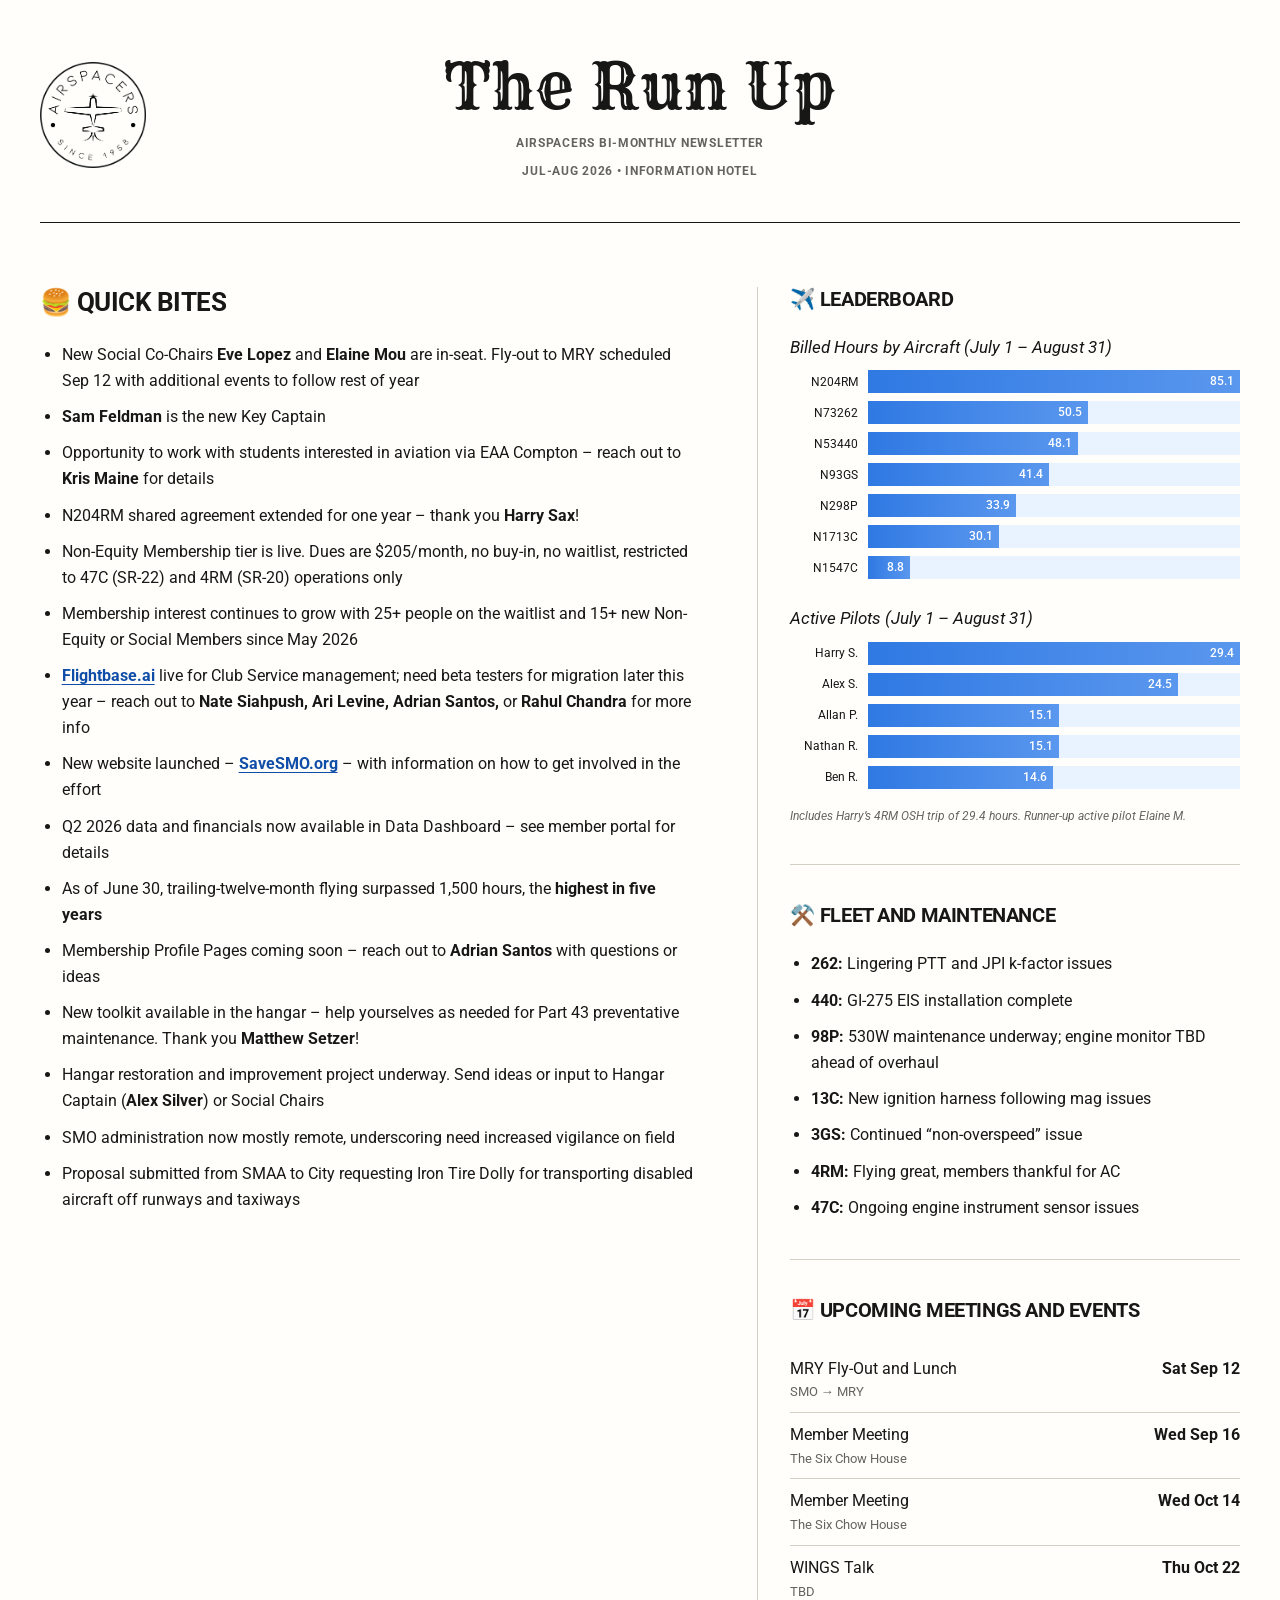
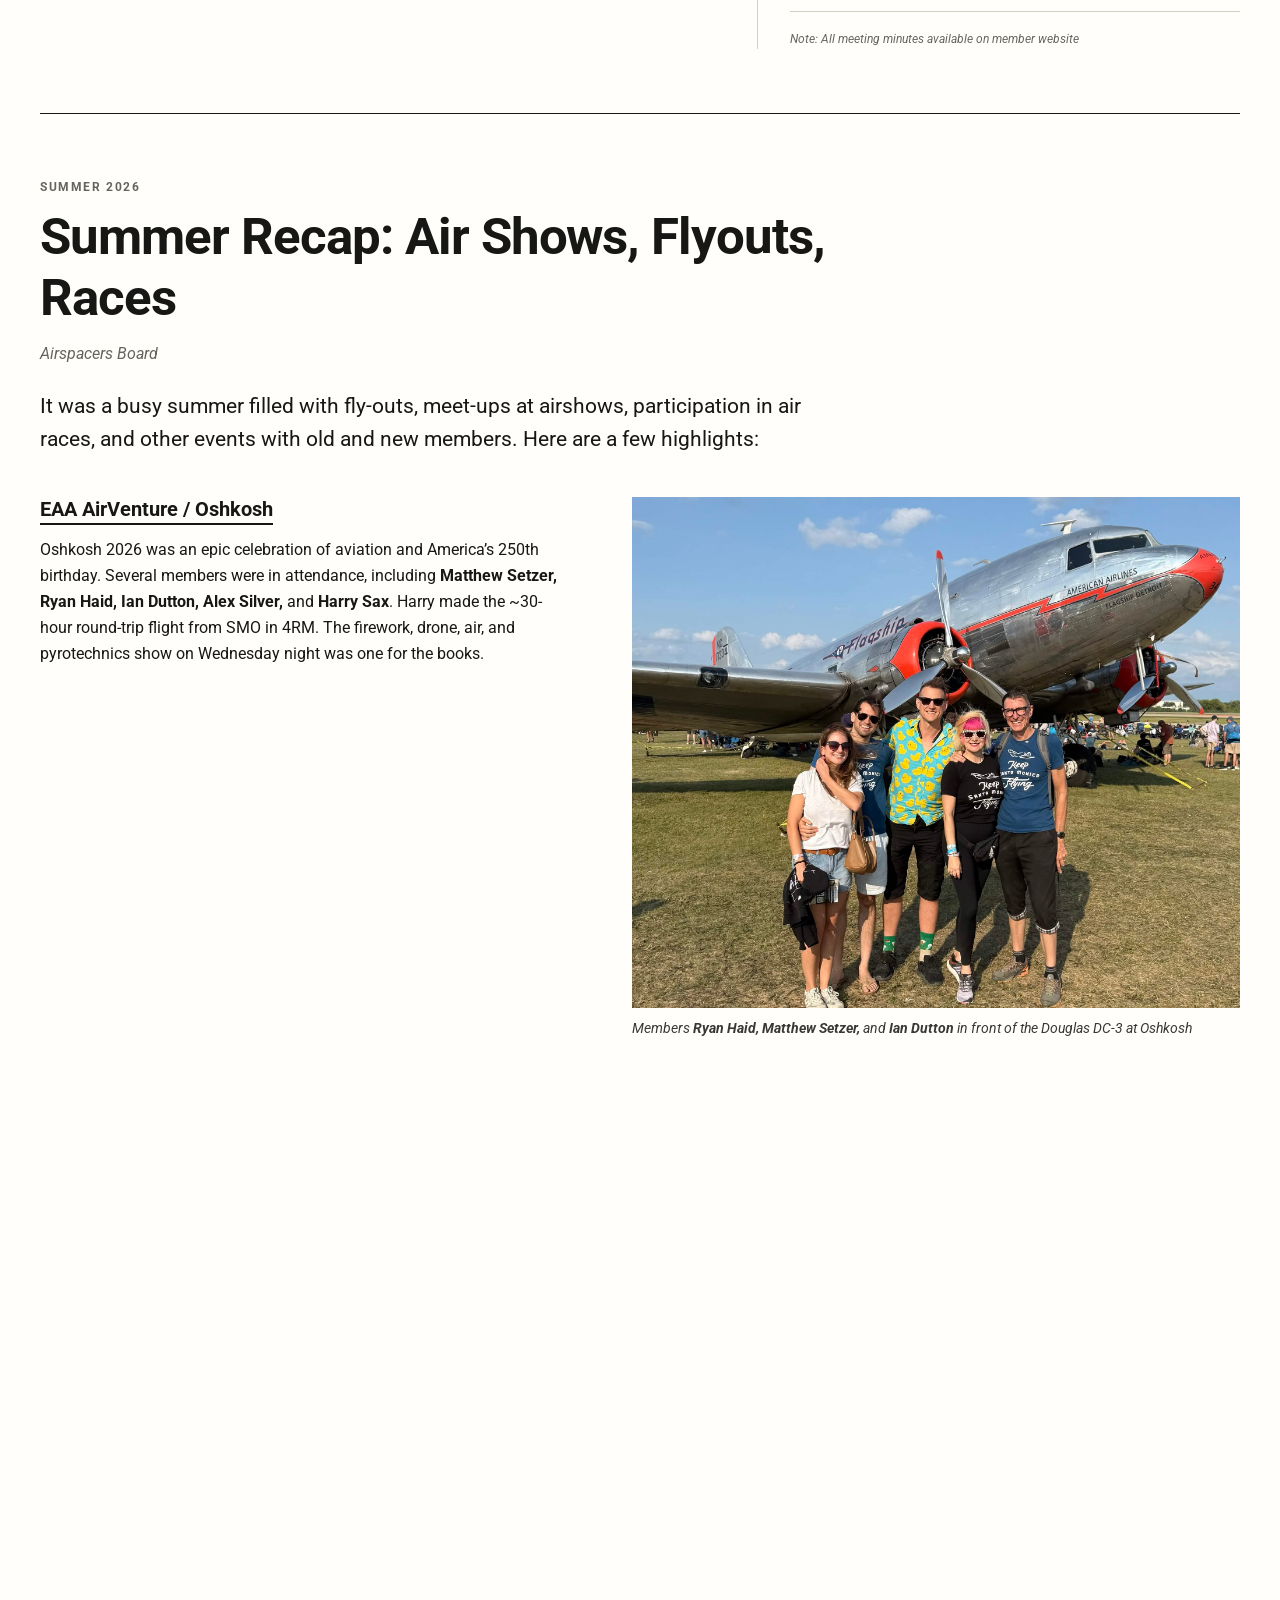
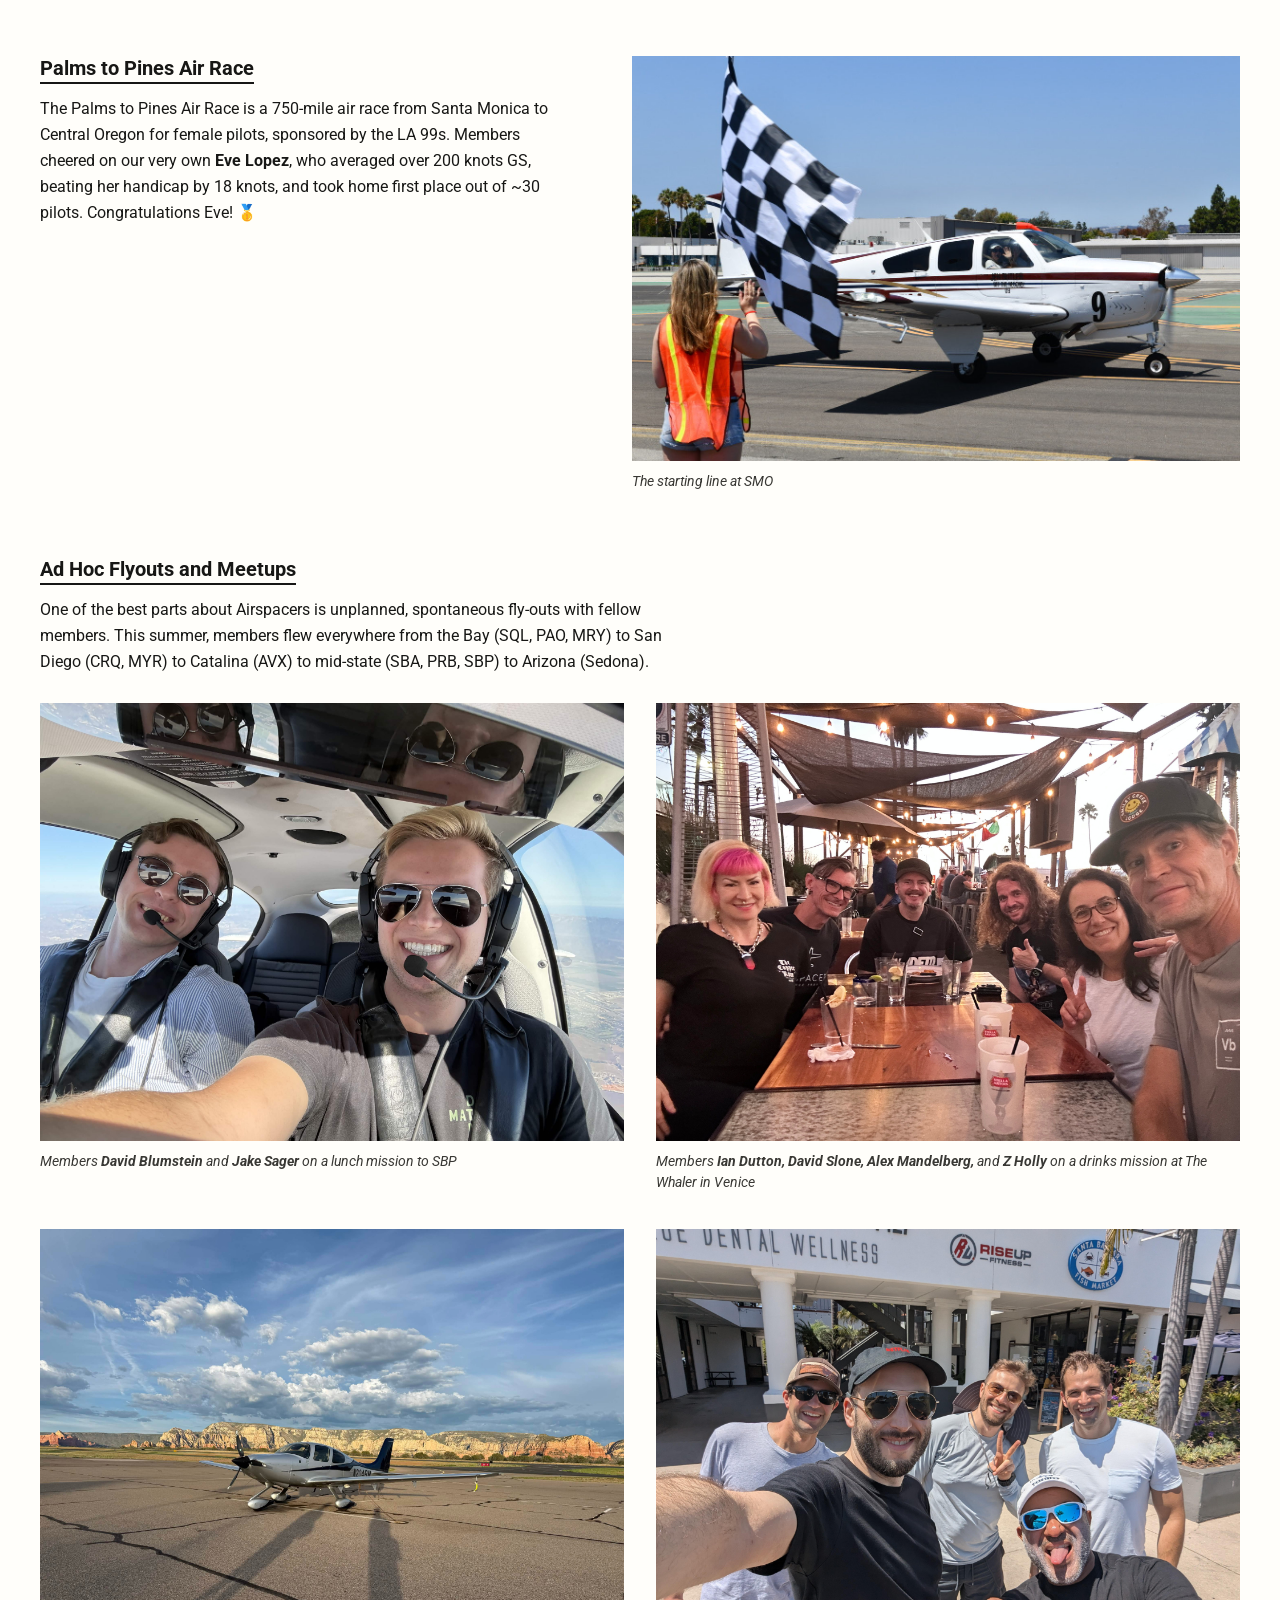
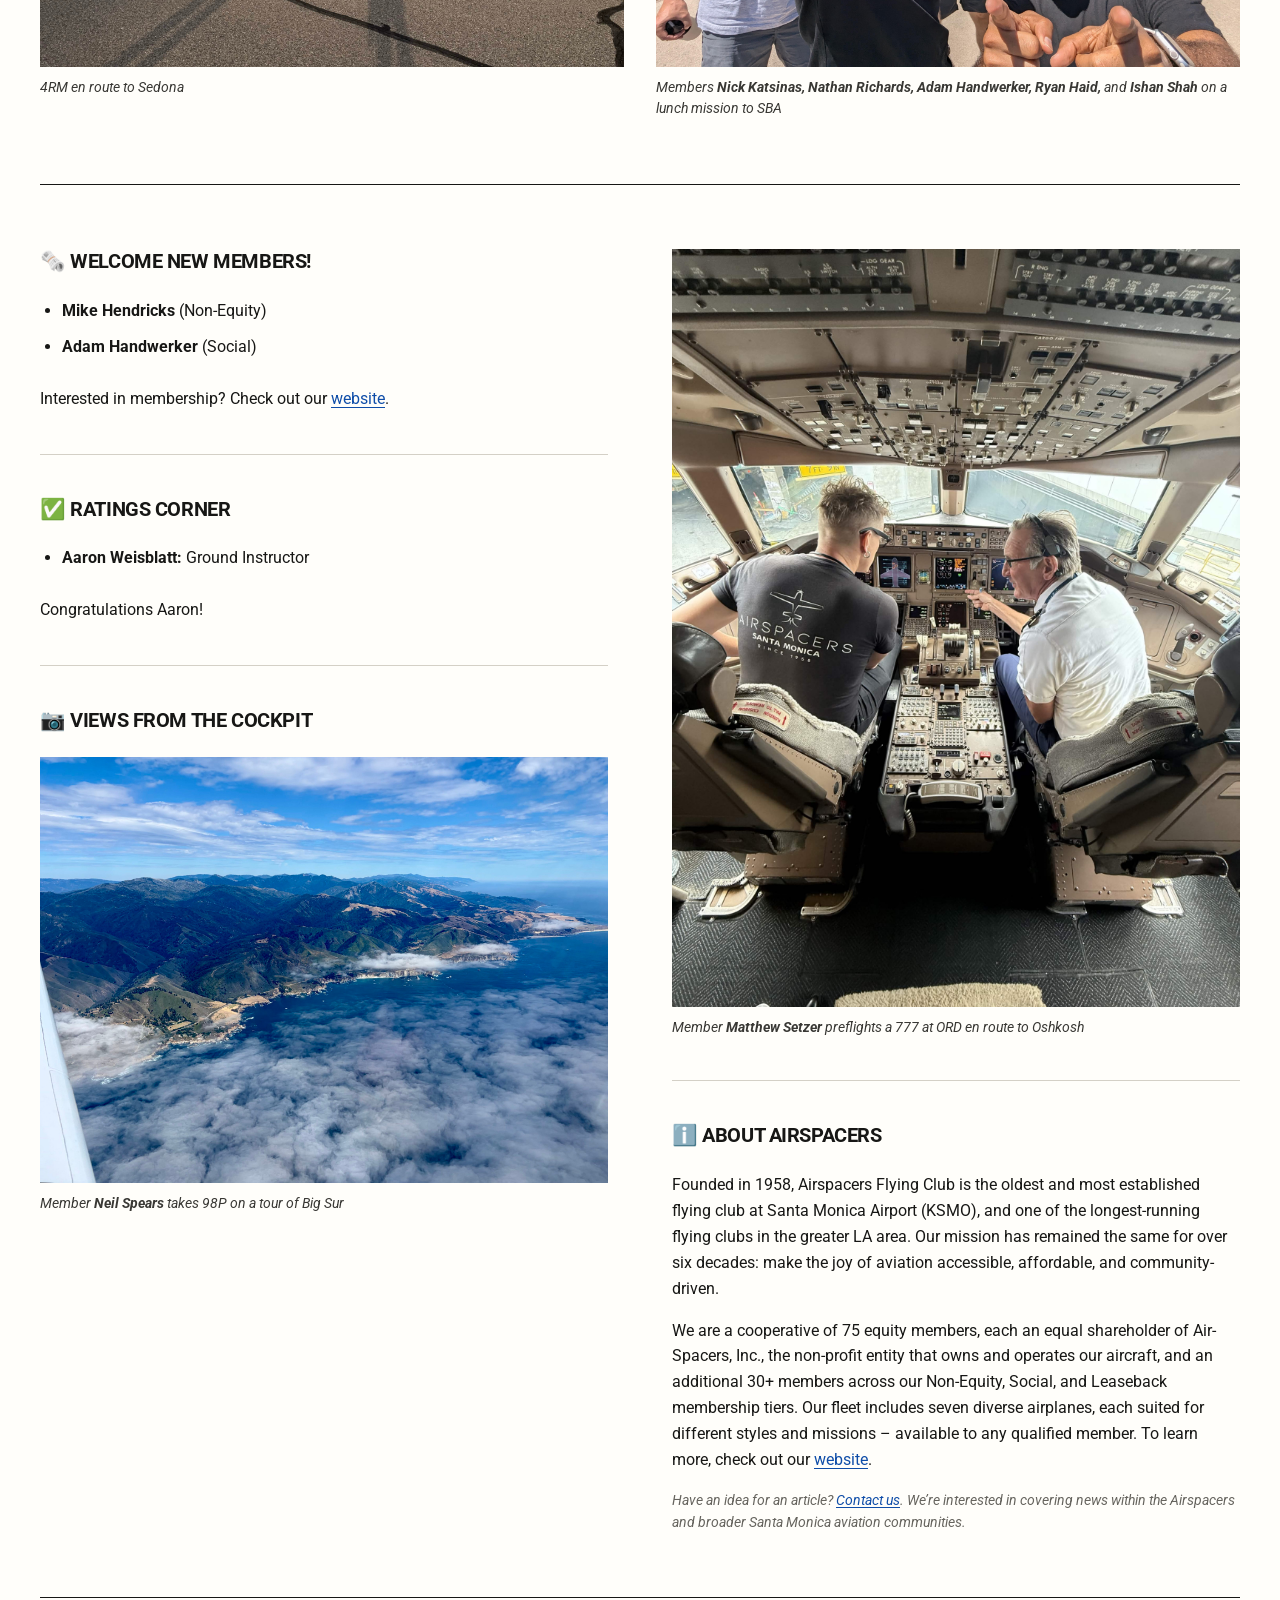
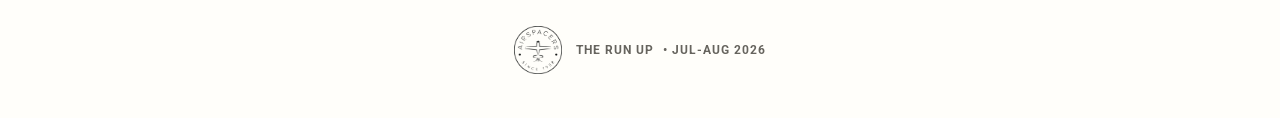
==== commit a9cfd7b4: "desktop friendly code" ====
--- a/jul-aug-2026/index.html
+++ b/jul-aug-2026/index.html
@@ -135,7 +135,7 @@
           </figure>
         </article>
 
-        <article class="story-item reveal">
+        <article class="story-item story-item--gallery reveal">
           <div class="story-copy">
             <h3>Ad Hoc Flyouts and Meetups</h3>
             <p>One of the best parts about Airspacers is unplanned, spontaneous fly-outs with fellow members. This summer, members flew everywhere from the Bay (SQL, PAO, MRY) to San Diego (CRQ, MYR) to Catalina (AVX) to mid-state (SBA, PRB, SBP) to Arizona (Sedona).</p>
--- a/styles.css
+++ b/styles.css
@@ -54,7 +54,7 @@
   --blue: #1768d7;
   --blue-deep: #0f4da8;
   --blue-soft: #e9f2ff;
-  --content-width: 1160px;
+  --content-width: 1200px;
 }
 
 * {
@@ -97,7 +97,7 @@
 .masthead,
 main,
 .site-footer {
-  width: min(calc(100% - 40px), var(--content-width));
+  width: min(calc(100% - 80px), var(--content-width));
   margin-inline: auto;
 }
 
@@ -106,7 +106,7 @@
   grid-template-columns: 106px 1fr 106px;
   align-items: center;
   gap: 28px;
-  padding: 44px 0 34px;
+  padding: 48px 0 40px;
   text-align: center;
 }
 
@@ -124,7 +124,7 @@
 .masthead-copy h1 {
   margin: 0;
   font-family: "Rye", Georgia, serif;
-  font-size: 36px;
+  font-size: clamp(2.5rem, 5vw, 4.5rem);
   font-weight: 400;
   letter-spacing: 0.01em;
   line-height: 1.2;
@@ -153,13 +153,13 @@
 
 .section-rule {
   border-top: 1px solid var(--ink);
-  padding-block: 56px;
+  padding-block: clamp(44px, 5vw, 72px);
 }
 
 .opening-grid {
   display: grid;
-  grid-template-columns: minmax(0, 1.1fr) minmax(360px, 0.9fr);
-  gap: clamp(40px, 7vw, 88px);
+  grid-template-columns: minmax(0, 1.35fr) minmax(340px, 1fr);
+  gap: clamp(40px, 5vw, 72px);
 }
 
 h2,
@@ -190,11 +190,13 @@
 
 .feature-list li + li,
 .compact-list li + li {
-  margin-top: 0.48rem;
+  margin-top: 0.65rem;
 }
 
 .opening-sidebar {
   min-width: 0;
+  border-left: 1px solid var(--line);
+  padding-left: 32px;
 }
 
 .sidebar-block + .sidebar-block {
@@ -305,12 +307,12 @@
 }
 
 .story-heading {
-  max-width: 780px;
+  max-width: 820px;
   margin-bottom: 42px;
 }
 
 .story-heading h2 {
-  margin: 4px 0 5px;
+  margin: 8px 0 12px;
   font-size: clamp(1.9rem, 4vw, 3.3rem);
   text-transform: none;
 }
@@ -329,18 +331,41 @@
 
 .story-grid {
   display: grid;
-  gap: 56px;
+  gap: 64px;
 }
 
 .story-item {
   display: grid;
-  grid-template-columns: minmax(0, 0.8fr) minmax(0, 1.2fr);
+  grid-template-columns: minmax(0, 1fr) minmax(0, 1.15fr);
   align-items: start;
   gap: clamp(28px, 5vw, 66px);
 }
 
+.story-item:nth-child(even) {
+  grid-template-columns: minmax(0, 1.15fr) minmax(0, 1fr);
+}
+
 .story-item:nth-child(even) .story-copy {
   order: 2;
+}
+
+main {
+  overflow-wrap: break-word;
+}
+
+/* Give the four-photo gallery the full page width. */
+.story-item.story-item--gallery {
+  grid-template-columns: 1fr;
+  gap: 28px;
+}
+
+.story-item.story-item--gallery .story-copy {
+  order: initial;
+  max-width: 72ch;
+}
+
+.story-copy p:last-child {
+  margin-bottom: 0;
 }
 
 .story-copy h3 {
@@ -391,13 +416,14 @@
 .photo-grid {
   display: grid;
   grid-template-columns: repeat(2, minmax(0, 1fr));
-  gap: 46px 32px;
+  gap: 36px 32px;
+  align-items: start;
 }
 
 .community-grid {
   display: grid;
   grid-template-columns: repeat(2, minmax(0, 1fr));
-  gap: clamp(40px, 7vw, 88px);
+  gap: clamp(40px, 5vw, 72px);
 }
 
 .community-card + .community-card,
@@ -462,7 +488,7 @@
   transform: translateY(0);
 }
 
-@media (max-width: 860px) {
+@media (max-width: 900px) {
   .masthead {
     grid-template-columns: 78px 1fr;
     gap: 20px;
@@ -485,9 +511,21 @@
     gap: 48px;
   }
 
+  .story-item,
+  .story-item:nth-child(even),
+  .photo-grid {
+    grid-template-columns: 1fr;
+    gap: 28px;
+  }
+
+  .story-item:nth-child(even) .story-copy {
+    order: initial;
+  }
+
   .opening-sidebar {
+    border-left: 0;
     border-top: 1px solid var(--line);
-    padding-top: 44px;
+    padding: 40px 0 0;
   }
 }
 
@@ -514,7 +552,7 @@
   }
 
   .masthead-copy h1 {
-    font-size: 72x;
+    font-size: clamp(1.75rem, 7.5vw, 2.5rem);
   }
 
   .issue-label span {
@@ -552,6 +590,7 @@
   }
 
   .story-item,
+  .story-item:nth-child(even),
   .photo-grid {
     grid-template-columns: 1fr;
     gap: 32px;
@@ -562,7 +601,7 @@
   }
 
   .story-item figure {
-    margin-top: -12px;
+    margin-top: 0;
   }
 
   .bar-row {
@@ -590,6 +629,7 @@
   }
 
   .reveal-ready .reveal,
+  .reveal-ready .reveal:not(.is-visible) .bar-track i,
   .bar-track i {
     opacity: 1;
     transform: none;
